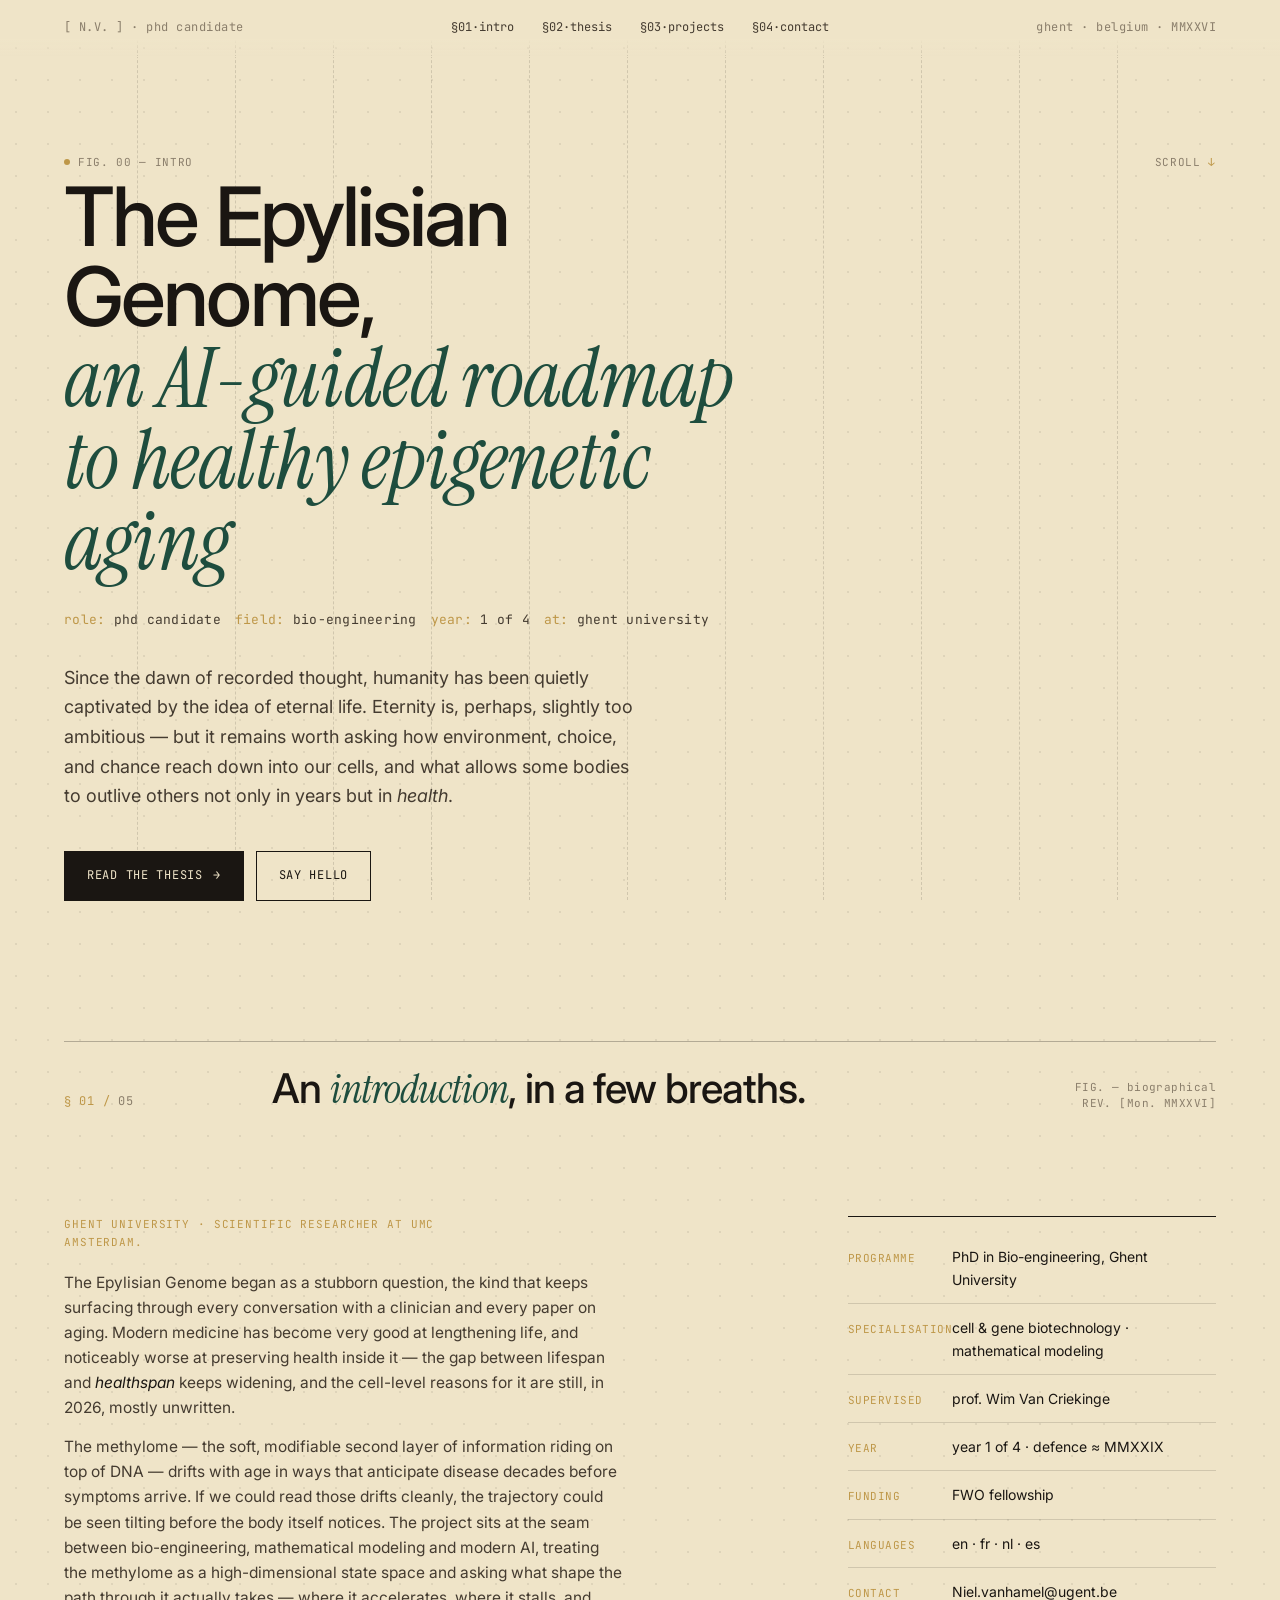
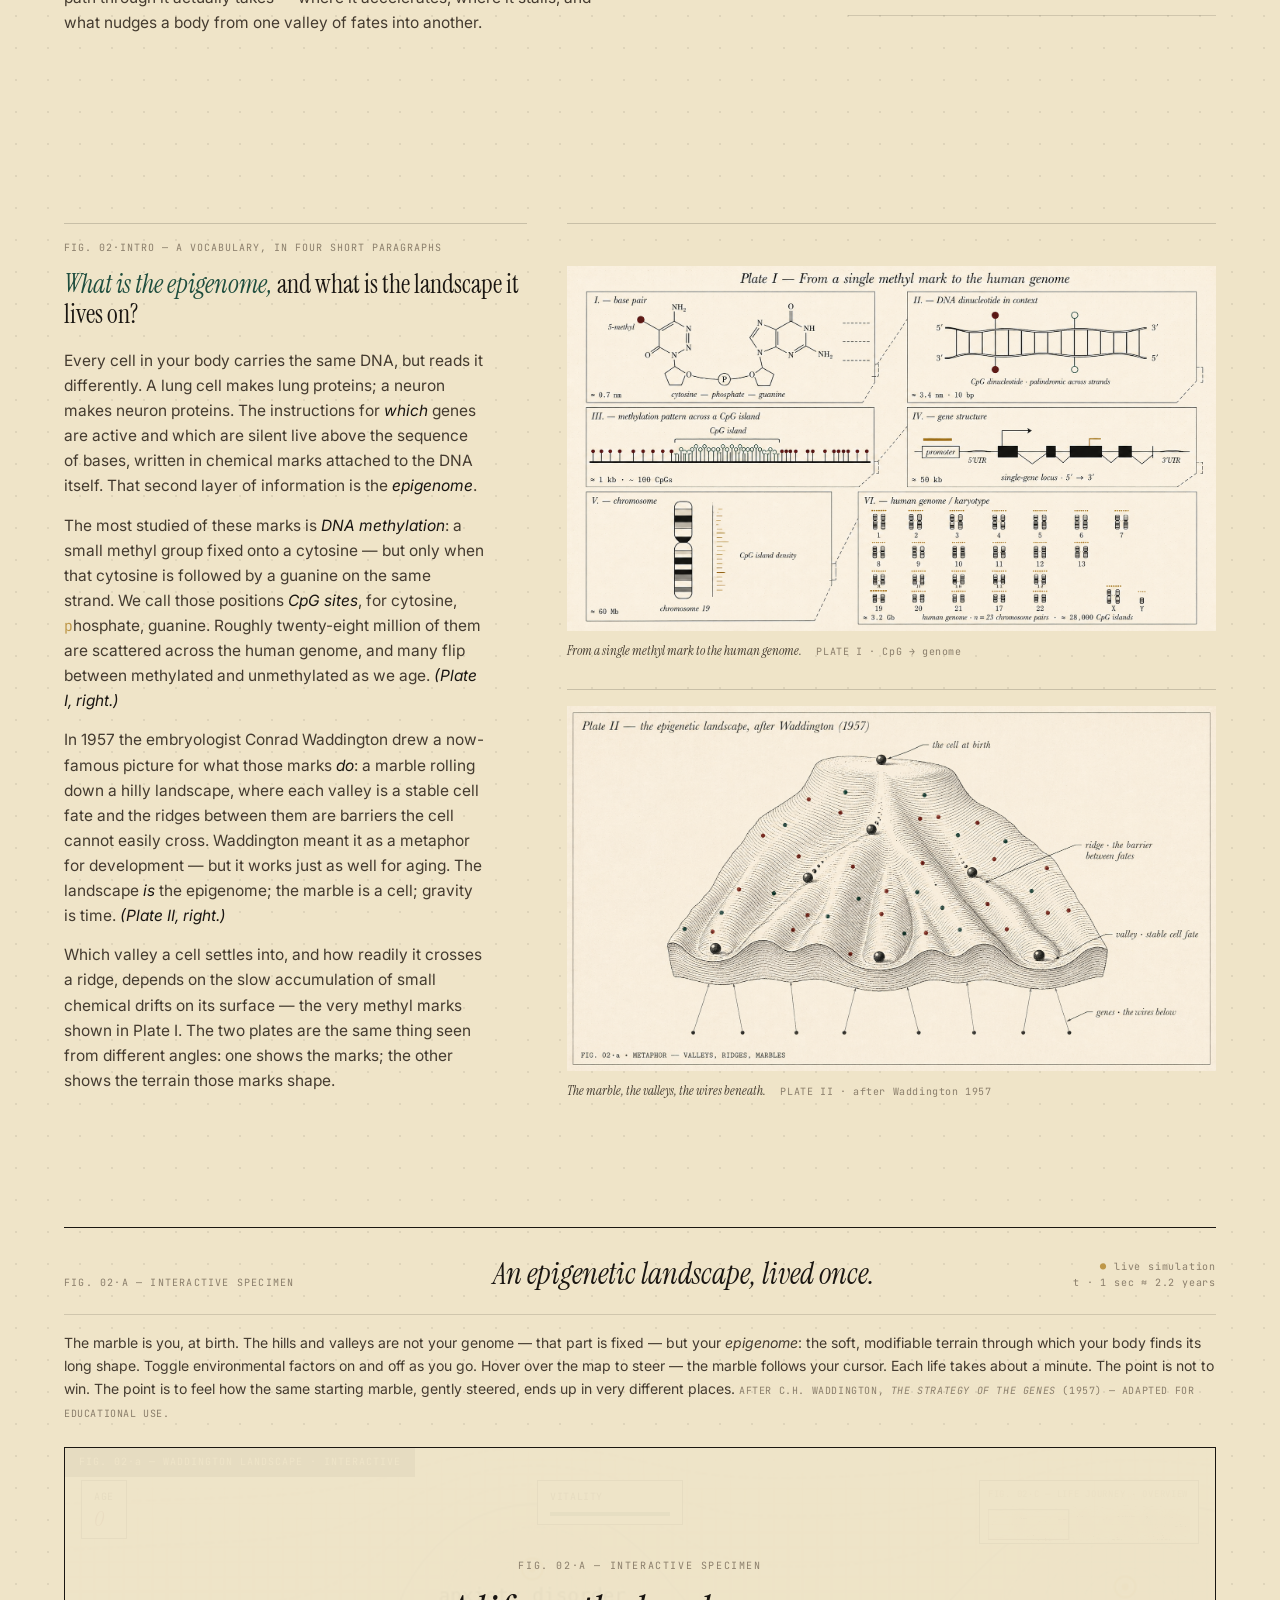
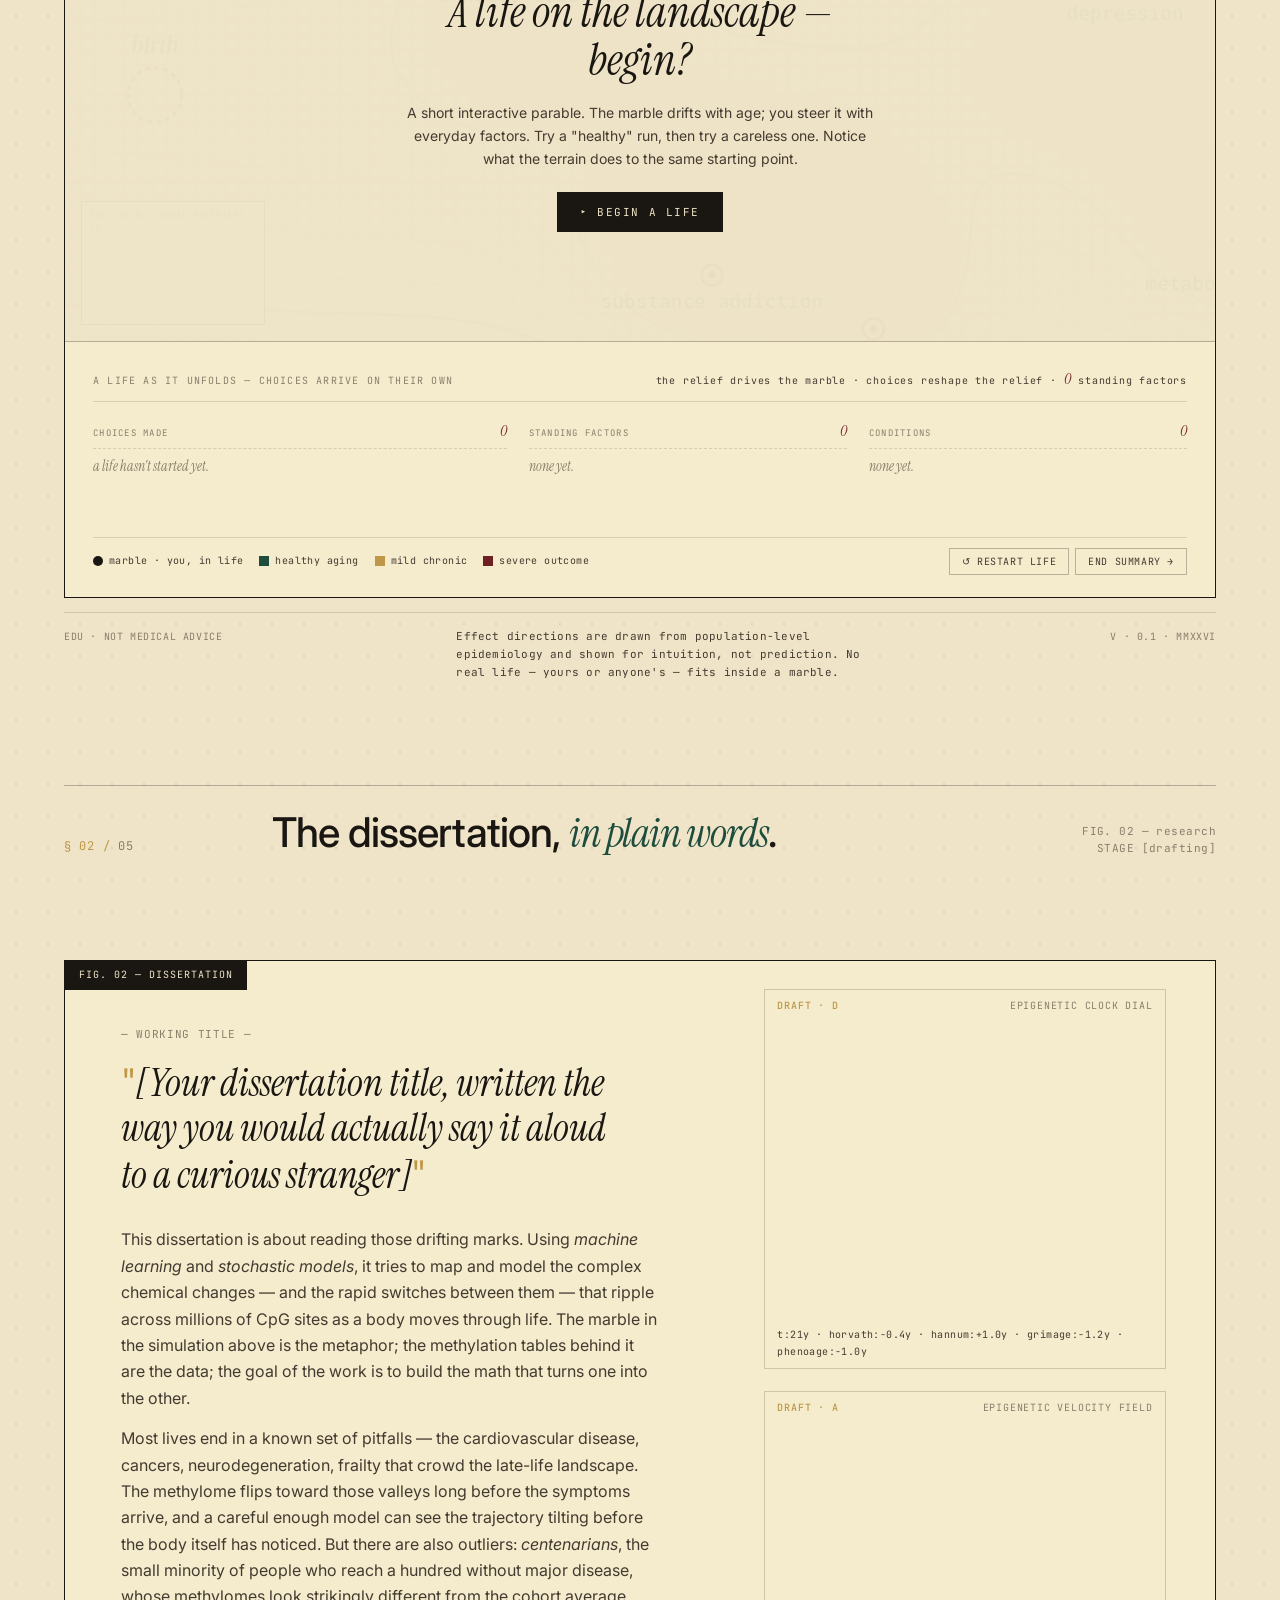
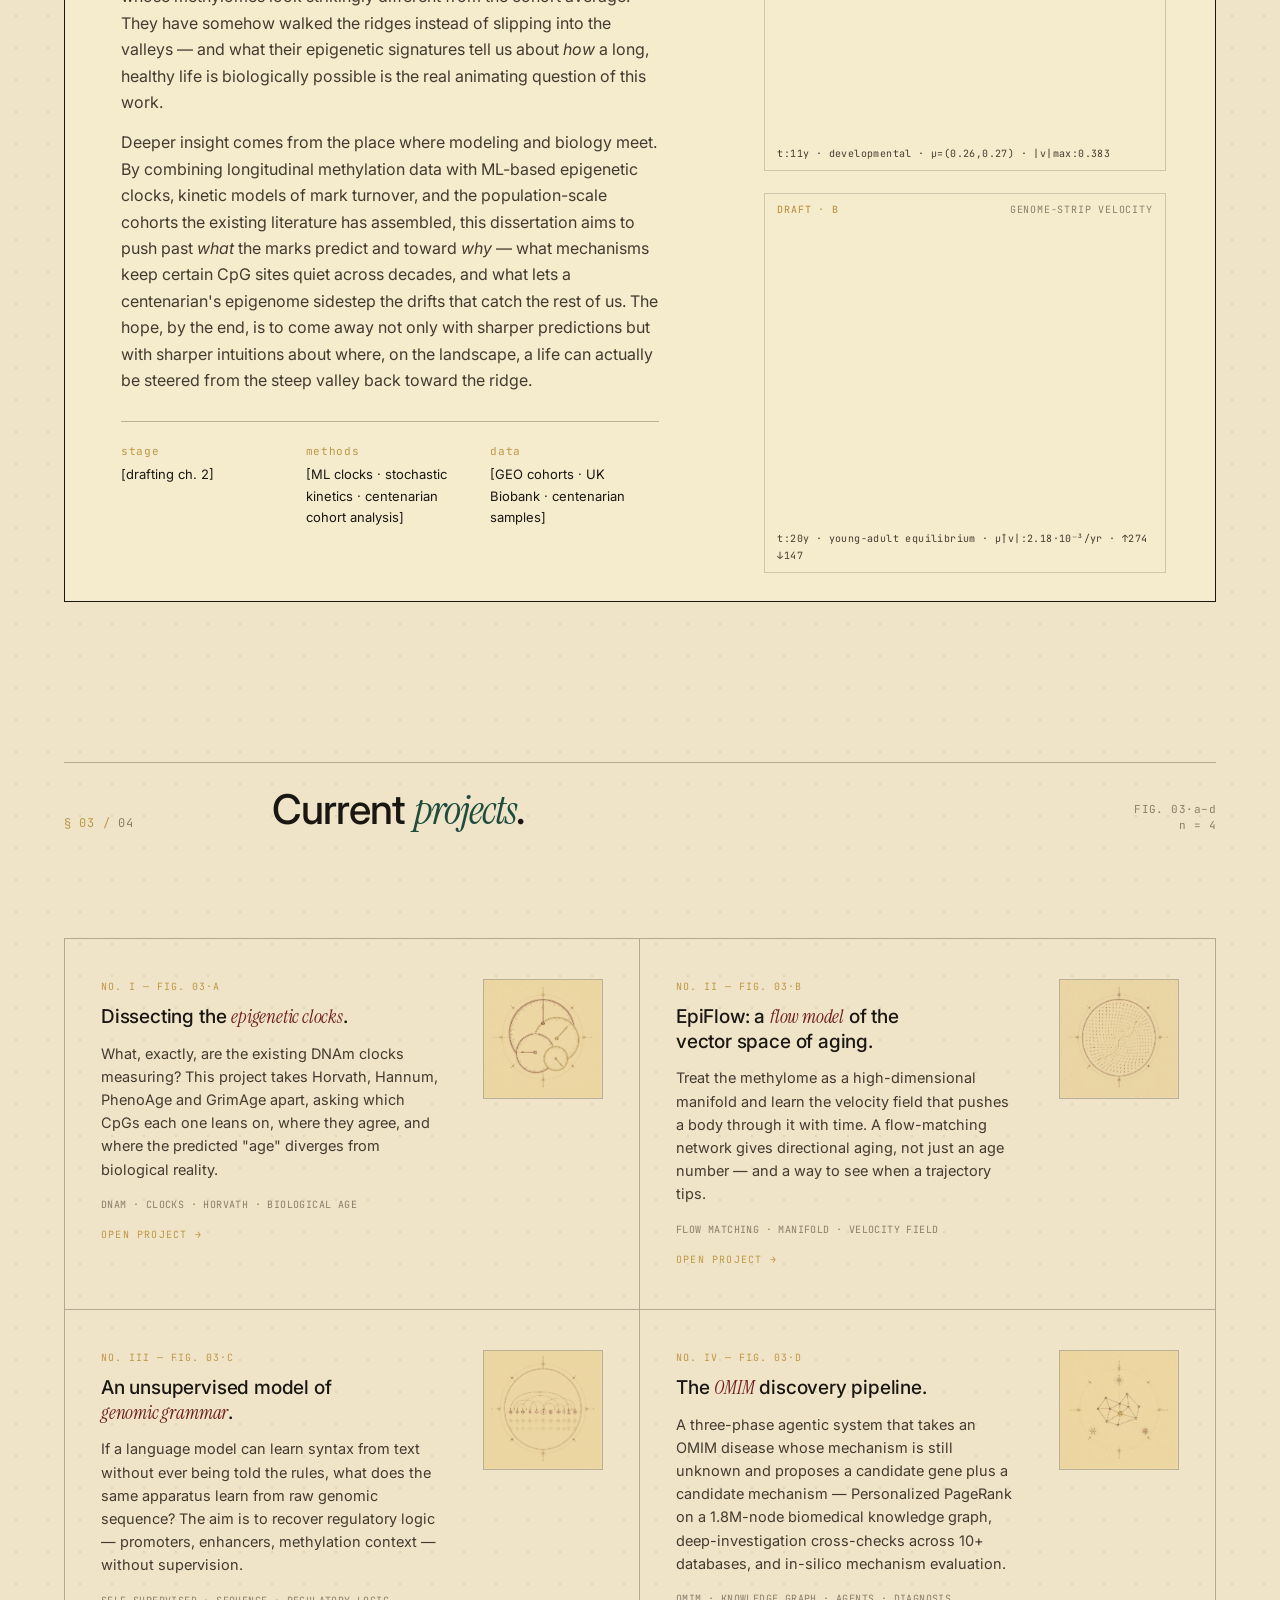
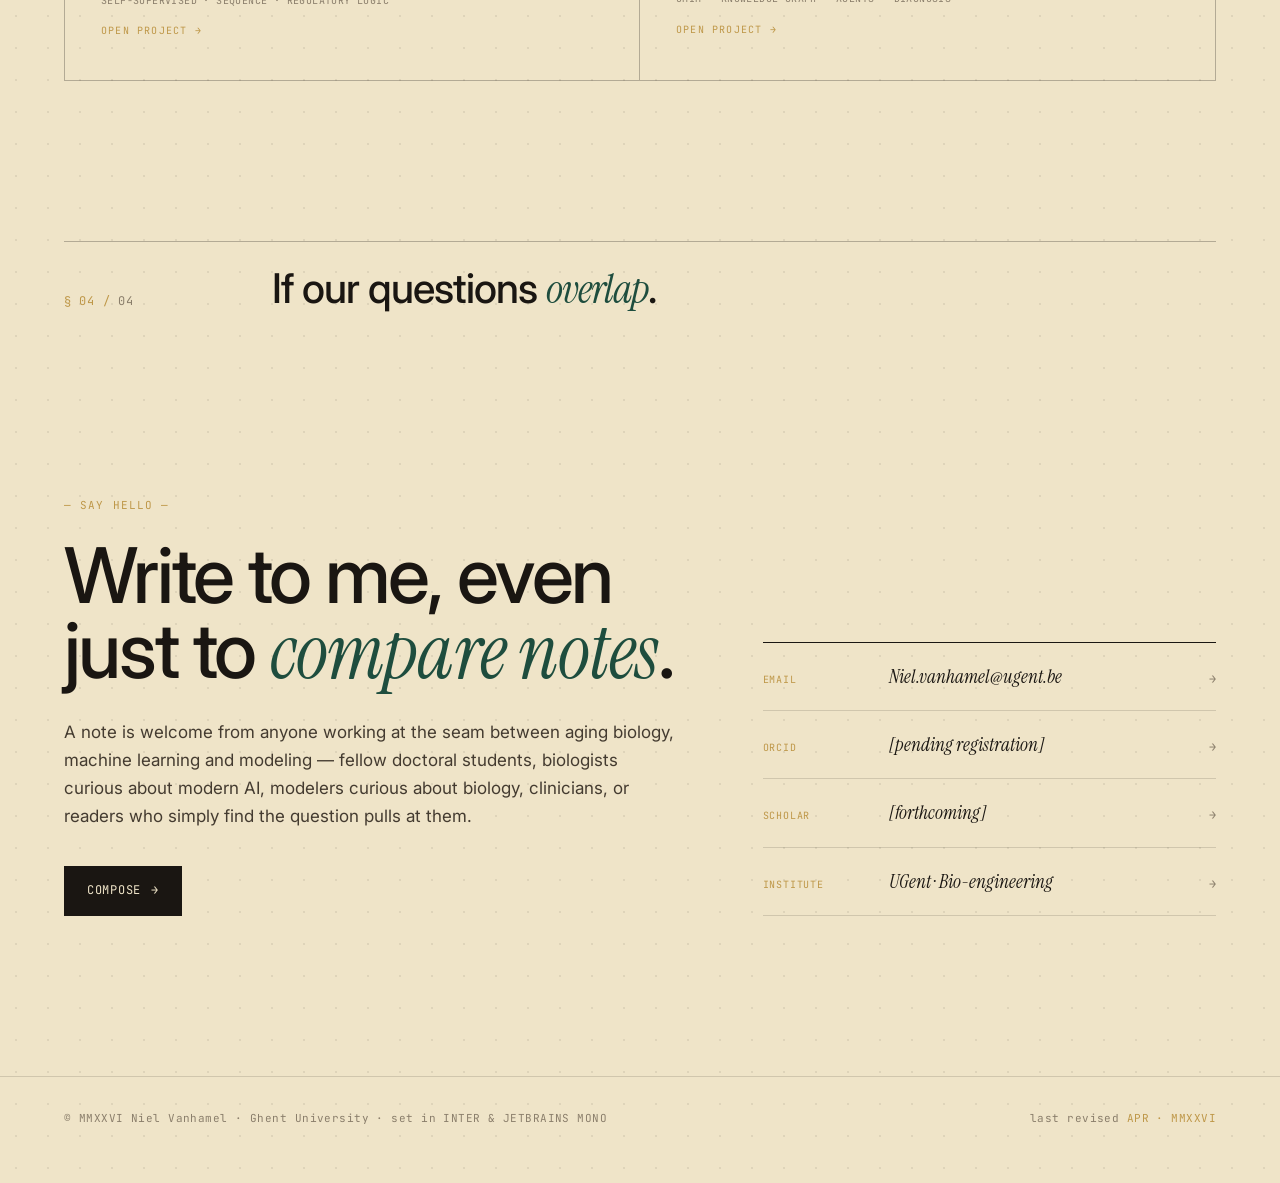
==== academic-landing-neogeo.html @ 6e6c52e3 "Add files via upload initial commit" ====
<!doctype html>
<html lang="en">
<head>
<meta charset="utf-8" />
<meta name="viewport" content="width=device-width, initial-scale=1" />
<title>Niel Vanhamel — The Epylisian Genome · PhD, Bio-engineering · Ghent</title>
<link rel="preconnect" href="https://fonts.googleapis.com">
<link rel="preconnect" href="https://fonts.gstatic.com" crossorigin>
<link href="https://fonts.googleapis.com/css2?family=Inter:wght@300;400;500;600&family=JetBrains+Mono:wght@300;400;500&family=Instrument+Serif:ital@0;1&display=swap" rel="stylesheet">
<style>
  :root {
    --paper:       #EFE4C8;
    --paper-deep:  #E5D9B5;
    --paper-soft:  #F5ECCE;
    --ink:         #1A1612;
    --ink-soft:    #443B30;
    --ink-faint:   #8A7E6B;
    --rule:        rgba(26, 22, 18, 0.14);
    --rule-strong: rgba(26, 22, 18, 0.28);
    --gold:        #BE9748;
    --emerald:     #1E4D3E;
    --burgundy:    #6E1F22;
  }

  * { box-sizing: border-box; margin: 0; padding: 0; }
  html { scroll-behavior: smooth; }
  body {
    font-family: 'Inter', system-ui, sans-serif;
    font-weight: 400;
    color: var(--ink);
    background: var(--paper);
    line-height: 1.65;
    font-size: 16px;
    -webkit-font-smoothing: antialiased;
    overflow-x: hidden;
    background-image:
      radial-gradient(circle, rgba(26, 22, 18, 0.08) 1px, transparent 1px);
    background-size: 32px 32px;
    background-position: 0 0;
  }

  .mono { font-family: 'JetBrains Mono', ui-monospace, monospace; }
  .ital { font-family: 'Instrument Serif', Georgia, serif; font-style: italic; font-weight: 400; }

  a { color: inherit; text-decoration: none; transition: color 500ms cubic-bezier(.2,.7,.2,1); }
  a:hover { color: var(--burgundy); }

  ::selection { background: var(--gold); color: var(--ink); }

  .wrap {
    max-width: 1280px;
    margin: 0 auto;
    padding: 0 64px;
    position: relative;
  }
  @media (max-width: 720px) { .wrap { padding: 0 24px; } }

  /* ---------- 12-column scaffold ---------- */
  .grid12 {
    display: grid;
    grid-template-columns: repeat(12, 1fr);
    gap: 24px;
  }
  @media (max-width: 900px) { .grid12 { grid-template-columns: 1fr; } }

  /* ---------- Page lattice (visible vertical rules) ---------- */
  .lattice {
    position: fixed;
    inset: 0;
    pointer-events: none;
    z-index: 0;
    max-width: 1280px;
    margin: 0 auto;
    padding: 0 64px;
    display: grid;
    grid-template-columns: repeat(12, 1fr);
    gap: 24px;
  }
  .lattice .col {
    border-right: 1px dashed var(--rule);
    height: 100%;
  }
  .lattice .col:last-child { border-right: none; }
  @media (max-width: 900px) { .lattice { display: none; } }

  /* ---------- NAV ---------- */
  nav.top {
    position: fixed;
    top: 0; left: 0; right: 0;
    z-index: 50;
    padding: 18px 64px;
    display: grid;
    grid-template-columns: 1fr 1fr 1fr;
    align-items: center;
    background: linear-gradient(to bottom, var(--paper) 70%, rgba(239, 228, 200, 0));
    border-bottom: 1px solid transparent;
    font-size: 12px;
  }
  nav.top .left, nav.top .right {
    font-family: 'JetBrains Mono', monospace;
    color: var(--ink-faint);
    letter-spacing: 0.04em;
  }
  nav.top .right { text-align: right; }
  nav.top .center {
    display: flex;
    justify-content: center;
    gap: 28px;
    font-family: 'JetBrains Mono', monospace;
    color: var(--ink-soft);
  }
  nav.top .center a:hover { color: var(--gold); }
  nav.top .mark {
    font-family: 'Inter', sans-serif;
    font-weight: 500;
    color: var(--ink);
    letter-spacing: 0.04em;
  }
  @media (max-width: 720px) {
    nav.top { padding: 14px 24px; grid-template-columns: 1fr 1fr; }
    nav.top .center { display: none; }
  }

  section { padding: 80px 0; position: relative; }
  @media (max-width: 720px) { section { padding: 56px 0; } }

  /* ---------- SECTION HEAD ---------- */
  .section-head {
    grid-column: 1 / 13;
    display: grid;
    grid-template-columns: 2fr 8fr 2fr;
    gap: 24px;
    margin-bottom: 80px;
    align-items: end;
    border-top: 1px solid var(--rule-strong);
    padding-top: 24px;
  }
  /* When a section-head is wedged mid-section (e.g. the thesis title
     after the Waddington game), give it room above so it doesn't sit
     flush against the previous block. */
  .grid12 > .section-head:not(:first-child) {
    margin-top: 80px;
  }
  .section-head .num {
    font-family: 'JetBrains Mono', monospace;
    font-size: 12px;
    letter-spacing: 0.06em;
    color: var(--gold);
  }
  .section-head .num .of { color: var(--ink-faint); }
  .section-head h2 {
    font-weight: 500;
    font-size: clamp(28px, 3.2vw, 44px);
    line-height: 1.1;
    letter-spacing: -0.025em;
    max-width: 24ch;
  }
  .section-head h2 em { font-family: 'Instrument Serif', serif; font-style: italic; font-weight: 400; color: var(--emerald); }
  .section-head .meta {
    font-family: 'JetBrains Mono', monospace;
    font-size: 11px;
    color: var(--ink-faint);
    text-align: right;
    letter-spacing: 0.04em;
    line-height: 1.5;
  }
  @media (max-width: 720px) {
    .section-head { grid-template-columns: 1fr; gap: 12px; margin-bottom: 48px; }
    .section-head .meta { text-align: left; }
  }

  /* ---------- HERO ---------- */
  .hero {
    min-height: 100vh;
    display: flex;
    align-items: stretch;
    padding: 120px 0 60px;
    position: relative;
  }
  .hero .wrap { display: grid; grid-template-columns: repeat(12, 1fr); gap: 24px; align-items: start; width: 100%; }
  .hero .label-tl, .hero .label-tr {
    font-family: 'JetBrains Mono', monospace;
    font-size: 11px;
    color: var(--ink-faint);
    letter-spacing: 0.06em;
    position: absolute;
    top: 96px;
  }
  .hero .label-tl { left: 64px; }
  .hero .label-tr { right: 64px; text-align: right; }
  .hero .label-tl .dot, .hero .label-tr .dot {
    display: inline-block;
    width: 6px; height: 6px;
    background: var(--gold);
    border-radius: 50%;
    margin-right: 8px;
    transform: translateY(-1px);
  }

  /* Hero is text-only — no figure on the right. The headline column
     spans most of the grid; the right end is intentional whitespace. */
  .hero-text { grid-column: 1 / 9; position: sticky; top: 100px; }

  /* Three-panel sidebar inside the thesis-frame — the dissertation's
     three braided strands shown in motion right next to the prose:
     kinetic (A), cohort-scale (B), predictive (D). Stacked vertically
     so the simulations feel like a running margin of evidence beside
     the text. */
  .thesis-canvases {
    padding: 28px 32px;
    display: flex;
    flex-direction: column;
    justify-content: center;
    align-items: stretch;
    gap: 22px;
    /* transparent — inherit the thesis-frame background so the sidebar
       reads as part of the same paper, not as a separate panel. */
    background: transparent;
  }
  .thesis-canvases .draft-frame {
    /* squared, slightly smaller than the column so they breathe */
    width: 92%;
    aspect-ratio: 1 / 1;
    align-self: center;
    flex: 0 0 auto;
    /* match the dissertation paper — no separate panel surface */
    background: transparent;
    border-color: rgba(26,22,18,0.18);
  }

  /* FIG. 02·E — OMIM solver block. Full-width layout: a brief intro
     header on top, then the panel takes the full 12-column row so the
     two-phase pipeline has room to actually breathe. */
  .omim-block {
    grid-column: 1 / 13;
    display: block;
    margin-top: 96px;
  }
  .omim-block .omim-text {
    border-top: 1px solid rgba(26,22,18,0.18);
    padding-top: 16px;
    margin-bottom: 28px;
    display: grid;
    grid-template-columns: 5fr 7fr;
    gap: 40px;
    align-items: start;
  }
  .omim-block .omim-text-head {
    /* left column — kicker + heading */
  }
  .omim-block .omim-text-body {
    /* right column — paragraphs */
  }
  .omim-block .omim-text p {
    font-size: 15.5px;
    line-height: 1.62;
    color: var(--ink-soft);
    margin: 0 0 14px;
    max-width: 70ch;
  }
  .omim-block .omim-text p em {
    font-style: italic;
    color: var(--ink);
  }
  .omim-block .omim-text .primer-h em {
    font-style: italic;
    color: var(--burgundy);
  }
  .omim-block .omim-panel .draft-frame {
    height: 600px;
  }
  @media (max-width: 900px) {
    .omim-block .omim-text {
      grid-template-columns: 1fr;
      gap: 18px;
    }
    .omim-block .omim-panel .draft-frame { height: 460px; }
  }
  .draft-frame {
    position: relative;
    border: 1px solid var(--rule-strong);
    background: var(--paper-soft);
    height: 380px;
    overflow: hidden;
  }
  .draft-frame canvas {
    position: absolute;
    inset: 0;
    width: 100%;
    height: 100%;
  }
  .draft-frame .draft-header {
    position: absolute;
    top: 0; left: 0; right: 0;
    display: flex;
    justify-content: space-between;
    align-items: center;
    font-family: 'JetBrains Mono', monospace;
    font-size: 10px;
    color: var(--ink-faint);
    padding: 8px 12px;
    letter-spacing: 0.08em;
    z-index: 2;
    pointer-events: none;
  }
  .draft-frame .draft-header .draft-id {
    color: var(--gold);
    font-weight: 500;
  }
  .draft-frame .draft-readout {
    position: absolute;
    bottom: 0; left: 0;
    font-family: 'JetBrains Mono', monospace;
    font-size: 10px;
    color: var(--ink-soft);
    padding: 8px 12px;
    letter-spacing: 0.04em;
    z-index: 2;
    pointer-events: none;
  }
  .draft-frame .draft-tag {
    position: absolute;
    bottom: -1px;
    left: 50%;
    transform: translate(-50%, 100%);
    background: var(--paper);
    padding: 6px 14px;
    font-family: 'JetBrains Mono', monospace;
    font-size: 11px;
    color: var(--ink-soft);
    border: 1px solid var(--rule-strong);
    border-top: none;
    letter-spacing: 0.06em;
    white-space: nowrap;
    z-index: 2;
  }
  .draft-frame.pending {
    display: flex;
    align-items: center;
    justify-content: center;
  }
  .draft-frame.pending::before, .draft-frame.pending::after {
    content: '';
    position: absolute;
    background: var(--rule);
    opacity: 0.5;
  }
  .draft-frame.pending::before { left: 50%; top: 0; bottom: 0; width: 1px; }
  .draft-frame.pending::after  { top: 50%; left: 0; right: 0; height: 1px; }
  .draft-frame.pending .placeholder {
    font-family: 'Instrument Serif', serif;
    font-style: italic;
    font-size: 18px;
    color: var(--ink-faint);
    text-align: center;
    line-height: 1.4;
  }
  .draft-frame.pending .placeholder small {
    display: block;
    font-family: 'JetBrains Mono', monospace;
    font-size: 10px;
    font-style: normal;
    margin-top: 6px;
    letter-spacing: 0.08em;
  }

  .hero h1 {
    font-size: clamp(48px, 6.4vw, 92px);
    font-weight: 500;
    line-height: 0.98;
    letter-spacing: -0.035em;
    margin-bottom: 28px;
    max-width: 14ch;
  }
  .hero h1 em {
    font-family: 'Instrument Serif', serif;
    font-style: italic;
    font-weight: 400;
    color: var(--emerald);
    letter-spacing: -0.01em;
  }
  .hero .role-line {
    font-family: 'JetBrains Mono', monospace;
    font-size: 13px;
    color: var(--ink-soft);
    margin-bottom: 32px;
    letter-spacing: 0.02em;
    display: flex;
    flex-wrap: wrap;
    gap: 0 14px;
  }
  .hero .role-line .key { color: var(--gold); }
  .hero .lede {
    font-size: 18px;
    color: var(--ink-soft);
    max-width: 52ch;
    margin-bottom: 40px;
    line-height: 1.65;
  }
  .hero .actions { display: flex; gap: 12px; flex-wrap: wrap; }
  .btn {
    font-family: 'JetBrains Mono', monospace;
    font-size: 12px;
    letter-spacing: 0.06em;
    padding: 14px 22px;
    border: 1px solid var(--ink);
    background: var(--ink);
    color: var(--paper);
    transition: all 500ms cubic-bezier(.2,.7,.2,1);
    display: inline-flex;
    align-items: center;
    gap: 10px;
    text-transform: uppercase;
  }
  .btn .arrow { transition: transform 500ms cubic-bezier(.2,.7,.2,1); }
  .btn:hover { background: var(--burgundy); border-color: var(--burgundy); color: var(--paper); }
  .btn:hover .arrow { transform: translateX(4px); }
  .btn.ghost {
    background: transparent;
    color: var(--ink);
  }
  .btn.ghost:hover { background: var(--ink); color: var(--paper); }

  @media (max-width: 900px) {
    .hero-text { grid-column: 1 / 13; }
    .thesis-canvases {
      padding: 18px 24px 24px;
      gap: 18px;
    }
    .thesis-canvases .draft-frame { width: 100%; aspect-ratio: 1 / 1; }
    .hero .label-tl, .hero .label-tr { display: none; }
  }

  /* ---------- ABOUT ---------- */
  .about-body { grid-column: 1 / 9; }
  .about-aside { grid-column: 9 / 13; }
  /* match the primer-text typography below: same family (Inter),
     same size, line-height and ink-soft colour, so the about prose
     and the dissertation primer feel like one body of text. */
  .about-body p {
    font-size: 15.5px;
    line-height: 1.62;
    margin: 0 0 14px;
    color: var(--ink-soft);
    max-width: 56ch;
  }
  .about-body p em {
    font-style: italic;
    color: var(--ink);
  }
  .about-body p .ital { color: var(--emerald); }
  .about-body p.affiliation-line {
    font-family: 'JetBrains Mono', monospace;
    font-size: 11px;
    letter-spacing: 0.08em;
    color: var(--gold);
    text-transform: uppercase;
    margin-bottom: 18px;
  }
  .about-aside {
    border-top: 1px solid var(--ink);
    padding-top: 16px;
  }
  .about-aside .row {
    display: grid;
    grid-template-columns: 90px 1fr;
    gap: 14px;
    padding: 12px 0;
    border-bottom: 1px solid var(--rule);
    font-size: 13px;
    align-items: baseline;
  }
  .about-aside .row .k {
    font-family: 'JetBrains Mono', monospace;
    color: var(--gold);
    font-size: 11px;
    letter-spacing: 0.04em;
    text-transform: uppercase;
  }
  .about-aside .row .v { color: var(--ink); font-size: 14px; }
  @media (max-width: 900px) {
    .about-body, .about-aside { grid-column: 1 / 13; }
    .about-aside { margin-top: 32px; }
  }

  /* ---------- DISSERTATION (with live phyllotaxis specimen) ---------- */
  .thesis-block { grid-column: 1 / 13; }
  /* FIG. 02·intro — side-figure primer at the top of the thesis section.
     Two-column layout: text on the left (~5 of 12 cols), plate on the
     right (~7 of 12 cols). Plate gets the wider half because it's
     informationally dense; the text is short and tight. */
  .thesis-primer {
    grid-column: 1 / 13;
    display: grid;
    grid-template-columns: 5fr 7fr;
    gap: 40px;
    align-items: start;
    margin: 14px 0 56px;
  }
  .thesis-primer .primer-text {
    border-top: 1px solid rgba(26,22,18,0.18);
    padding-top: 16px;
  }
  .thesis-primer .primer-kicker {
    font-family: 'JetBrains Mono', monospace;
    font-size: 10px;
    letter-spacing: 0.10em;
    color: var(--ink-faint);
    text-transform: uppercase;
    margin-bottom: 12px;
  }
  .thesis-primer .primer-h {
    font-family: 'Crimson Pro', 'Instrument Serif', serif;
    font-weight: 400;
    font-size: 26px;
    line-height: 1.18;
    margin: 0 0 18px;
    color: var(--ink);
  }
  .thesis-primer .primer-h em {
    font-style: italic;
    color: var(--emerald);
  }
  .thesis-primer .primer-text p {
    font-size: 15.5px;
    line-height: 1.62;
    color: var(--ink-soft);
    margin: 0 0 14px;
    max-width: 42ch;
  }
  .thesis-primer .primer-text p em {
    font-style: italic;
    color: var(--ink);
  }
  .thesis-primer .primer-text .mono-inline {
    font-family: 'JetBrains Mono', monospace;
    font-style: normal;
    font-size: 0.95em;
    color: var(--gold);
  }
  .thesis-primer .primer-figures {
    display: flex;
    flex-direction: column;
    gap: 28px;
  }
  .thesis-primer .primer-figure {
    margin: 0;
    border-top: 1px solid rgba(26,22,18,0.18);
    padding-top: 16px;
  }
  /* The first figure keeps its top-rule at the column top (aligned with
     the kicker rule on the left), but its image content is pushed down
     by an extra ~26px so the image lines up with the title text on the
     left, not with the kicker. Second figure (Plate II) is unaffected. */
  .thesis-primer .primer-figure:first-child {
    padding-top: 42px;
  }
  .thesis-primer .primer-figure img {
    display: block;
    width: 100%;
    height: auto;
  }
  .thesis-primer .primer-figure figcaption {
    font-family: 'Crimson Pro', 'Instrument Serif', serif;
    font-size: 13px;
    line-height: 1.5;
    color: var(--ink-soft);
    margin-top: 10px;
  }
  .thesis-primer .primer-figure figcaption em {
    font-style: italic;
  }
  .thesis-primer .primer-figure figcaption .src {
    font-family: 'JetBrains Mono', monospace;
    font-style: normal;
    font-size: 10px;
    letter-spacing: 0.06em;
    color: var(--ink-faint);
    display: inline-block;
    margin-left: 12px;
  }
  @media (max-width: 900px) {
    .thesis-primer {
      grid-template-columns: 1fr;
      gap: 28px;
    }
    .thesis-primer .primer-text p { max-width: 60ch; }
  }
  .thesis-frame {
    border: 1px solid var(--ink);
    background: var(--paper-soft);
    display: grid;
    grid-template-columns: 1.3fr 1fr;
    position: relative;
  }
  .thesis-frame::before {
    content: 'FIG. 02 — DISSERTATION';
    position: absolute;
    top: 0; left: 0;
    background: var(--ink);
    color: var(--paper);
    font-family: 'JetBrains Mono', monospace;
    font-size: 10px;
    padding: 6px 14px;
    letter-spacing: 0.1em;
  }
  .thesis-text { padding: 64px 56px 48px; }
  .thesis-text .working {
    font-family: 'JetBrains Mono', monospace;
    font-size: 11px;
    letter-spacing: 0.06em;
    color: var(--ink-faint);
    margin-bottom: 16px;
    text-transform: uppercase;
  }
  .thesis-text h3 {
    font-family: 'Instrument Serif', serif;
    font-style: italic;
    font-weight: 400;
    font-size: clamp(26px, 3vw, 38px);
    line-height: 1.2;
    margin-bottom: 28px;
    color: var(--ink);
    max-width: 28ch;
  }
  .thesis-text h3 .open, .thesis-text h3 .close { color: var(--gold); font-style: normal; font-family: 'Inter', sans-serif; }
  .thesis-text p {
    font-size: 16px;
    color: var(--ink-soft);
    max-width: 56ch;
    margin-bottom: 14px;
  }
  .thesis-text .axes {
    margin-top: 28px;
    border-top: 1px solid var(--rule-strong);
    padding-top: 20px;
    display: grid;
    grid-template-columns: repeat(3, 1fr);
    gap: 16px;
  }
  .thesis-text .axes > div {
    font-family: 'JetBrains Mono', monospace;
    font-size: 11px;
    color: var(--ink-soft);
  }
  .thesis-text .axes .k { color: var(--gold); display: block; margin-bottom: 4px; letter-spacing: 0.06em; }
  .thesis-text .axes .v { color: var(--ink); font-family: 'Inter', sans-serif; font-size: 13px; }

  .thesis-spec { padding: 36px 36px 28px; display: flex; flex-direction: column; }
  .thesis-spec .spec-head {
    font-family: 'JetBrains Mono', monospace;
    font-size: 10px;
    color: var(--ink-faint);
    letter-spacing: 0.08em;
    margin-bottom: 12px;
    text-transform: uppercase;
    display: flex;
    justify-content: space-between;
  }
  .thesis-spec .canvas-frame {
    position: relative;
    aspect-ratio: 1 / 1;
    border: 1px solid var(--rule-strong);
    background: var(--paper);
    overflow: hidden;
    margin-bottom: 16px;
  }
  #phyllotaxis { position: absolute; inset: 0; width: 100%; height: 100%; }
  .thesis-spec .controls {
    display: grid;
    gap: 12px;
  }
  .thesis-spec .control-row {
    display: grid;
    grid-template-columns: 1fr 80px;
    gap: 12px;
    align-items: center;
    font-family: 'JetBrains Mono', monospace;
    font-size: 11px;
    color: var(--ink-soft);
    letter-spacing: 0.04em;
  }
  .thesis-spec .control-row .label-row {
    display: flex;
    justify-content: space-between;
  }
  .thesis-spec .control-row .label-row .label { color: var(--ink); }
  .thesis-spec .control-row .label-row .readout { color: var(--gold); }
  .thesis-spec input[type=range] {
    -webkit-appearance: none;
    appearance: none;
    width: 100%;
    height: 1px;
    background: var(--ink);
    grid-column: 1 / 3;
    cursor: pointer;
  }
  .thesis-spec input[type=range]::-webkit-slider-thumb {
    -webkit-appearance: none;
    width: 14px; height: 14px;
    background: var(--burgundy);
    border-radius: 50%;
    cursor: grab;
    transition: transform 200ms ease;
  }
  .thesis-spec input[type=range]::-webkit-slider-thumb:active { transform: scale(1.2); cursor: grabbing; }
  .thesis-spec input[type=range]::-moz-range-thumb {
    width: 14px; height: 14px;
    background: var(--burgundy);
    border-radius: 50%;
    border: none;
    cursor: grab;
  }
  .thesis-spec .reset {
    font-family: 'JetBrains Mono', monospace;
    font-size: 10px;
    background: transparent;
    border: 1px solid var(--rule-strong);
    color: var(--ink-soft);
    padding: 6px 10px;
    cursor: pointer;
    letter-spacing: 0.06em;
    text-transform: uppercase;
    transition: all 300ms ease;
    width: fit-content;
  }
  .thesis-spec .reset:hover { background: var(--ink); color: var(--paper); border-color: var(--ink); }

  @media (max-width: 900px) {
    .thesis-frame { grid-template-columns: 1fr; }
    .thesis-text { padding: 56px 28px 32px; }
    .thesis-spec { padding: 28px; }
  }

  /* ---------- THREADS (with mini specimens) ---------- */
  .threads { grid-column: 1 / 13; display: grid; grid-template-columns: repeat(2, 1fr); gap: 0; border: 1px solid var(--rule-strong); }
  .thread {
    padding: 40px 36px;
    border-right: 1px solid var(--rule-strong);
    border-bottom: 1px solid var(--rule-strong);
    display: grid;
    grid-template-columns: 1fr 120px;
    gap: 24px;
    transition: background 600ms cubic-bezier(.2,.7,.2,1);
    position: relative;
  }
  .thread:nth-child(2n) { border-right: none; }
  .thread:nth-last-child(-n+2) { border-bottom: none; }
  .thread:hover { background: rgba(190, 151, 72, 0.06); }
  /* clickable variant — a project card that links to its own page */
  a.thread-link {
    text-decoration: none;
    color: inherit;
    cursor: pointer;
  }
  a.thread-link:hover { background: rgba(190, 151, 72, 0.10); }
  a.thread-link:hover .thread-cta { color: var(--burgundy); }
  .thread-cta {
    margin-top: 14px;
    font-size: 10px;
    letter-spacing: 0.12em;
    color: var(--gold);
    text-transform: uppercase;
    transition: color 300ms ease;
  }
  .thread .roman {
    font-family: 'JetBrains Mono', monospace;
    font-size: 10px;
    letter-spacing: 0.1em;
    color: var(--gold);
    margin-bottom: 10px;
    text-transform: uppercase;
  }
  .thread h3 {
    font-weight: 500;
    font-size: 19px;
    line-height: 1.3;
    margin-bottom: 12px;
    max-width: 22ch;
    letter-spacing: -0.01em;
  }
  .thread h3 em { font-family: 'Instrument Serif', serif; font-style: italic; font-weight: 400; color: var(--burgundy); }
  .thread p {
    font-size: 14.5px;
    color: var(--ink-soft);
    max-width: 38ch;
    line-height: 1.6;
  }
  .thread .keys {
    margin-top: 16px;
    font-family: 'JetBrains Mono', monospace;
    font-size: 10px;
    color: var(--ink-faint);
    letter-spacing: 0.04em;
    text-transform: uppercase;
  }
  .thread .specimen {
    width: 120px;
    height: 120px;
    border: 1px solid var(--rule-strong);
    background: var(--paper-soft);
    position: relative;
    overflow: hidden;
    align-self: start;
  }
  .thread .specimen canvas,
  .thread .specimen img {
    width: 100%;
    height: 100%;
    display: block;
    object-fit: cover;
    /* slight desaturation/darken-on-paper baseline so the icons sit
       inside the cream paper rather than floating on top of it */
    mix-blend-mode: multiply;
  }
  .thread.thread-link:hover .specimen img {
    filter: brightness(1.04);
  }
  @media (max-width: 720px) {
    .threads { grid-template-columns: 1fr; }
    .thread { border-right: none; }
    .thread:not(:last-child) { border-bottom: 1px solid var(--rule-strong); }
  }

  /* ---------- TALKS ---------- */
  .talks { grid-column: 1 / 10; }
  .talks-list { border-top: 1px solid var(--ink); }
  .talk {
    display: grid;
    grid-template-columns: 110px 1fr auto;
    gap: 28px;
    padding: 22px 0;
    border-bottom: 1px solid var(--rule);
    align-items: baseline;
    font-size: 15px;
    transition: padding 500ms cubic-bezier(.2,.7,.2,1);
    position: relative;
  }
  .talk::before {
    content: '';
    position: absolute;
    left: 0; top: 0; bottom: 0;
    width: 0;
    background: var(--gold);
    transition: width 500ms cubic-bezier(.2,.7,.2,1);
  }
  .talk:hover { padding-left: 18px; }
  .talk:hover::before { width: 3px; }
  .talk .when {
    font-family: 'JetBrains Mono', monospace;
    font-size: 12px;
    color: var(--gold);
    letter-spacing: 0.04em;
  }
  .talk .what em { font-family: 'Instrument Serif', serif; font-style: italic; font-weight: 400; }
  .talk .what .kind {
    font-family: 'JetBrains Mono', monospace;
    font-size: 10px;
    letter-spacing: 0.08em;
    text-transform: uppercase;
    padding: 2px 8px;
    border: 1px solid var(--ink);
    margin-right: 12px;
    color: var(--ink);
  }
  .talk .what .kind.poster { color: var(--burgundy); border-color: var(--burgundy); }
  .talk .what .kind.invited { color: var(--emerald); border-color: var(--emerald); }
  .talk .where {
    font-family: 'JetBrains Mono', monospace;
    font-size: 11px;
    color: var(--ink-faint);
    letter-spacing: 0.04em;
    text-align: right;
  }

  .stats { grid-column: 10 / 13; }
  .stats .stats-frame {
    border: 1px solid var(--rule-strong);
    background: var(--paper-soft);
    padding: 24px;
    position: sticky;
    top: 100px;
  }
  .stats h4 {
    font-family: 'JetBrains Mono', monospace;
    font-size: 10px;
    letter-spacing: 0.1em;
    color: var(--ink-faint);
    margin-bottom: 18px;
    text-transform: uppercase;
  }
  .stats .stat {
    padding: 14px 0;
    border-bottom: 1px solid var(--rule);
    display: flex;
    justify-content: space-between;
    align-items: baseline;
  }
  .stats .stat:last-child { border-bottom: none; }
  .stats .stat .lab { font-size: 12px; color: var(--ink-soft); }
  .stats .stat .num {
    font-family: 'Instrument Serif', serif;
    font-style: italic;
    font-size: 28px;
    color: var(--ink);
    line-height: 1;
  }

  @media (max-width: 900px) {
    .talks, .stats { grid-column: 1 / 13; }
    .stats { margin-top: 32px; }
    .stats .stats-frame { position: relative; top: 0; }
    .talk { grid-template-columns: 90px 1fr; gap: 14px; }
    .talk .where { grid-column: 2; text-align: left; }
  }

  /* ---------- LEDGER ---------- */
  .ledger-block { grid-column: 1 / 13; display: grid; grid-template-columns: 1fr 1fr; gap: 24px; margin-top: 32px; }
  .ledger {
    border: 1px solid var(--rule-strong);
    padding: 32px;
    background: var(--paper-soft);
    position: relative;
  }
  .ledger .tag {
    position: absolute;
    top: -1px; left: -1px;
    background: var(--ink);
    color: var(--paper);
    font-family: 'JetBrains Mono', monospace;
    font-size: 10px;
    padding: 6px 12px;
    letter-spacing: 0.08em;
  }
  .ledger h4 {
    margin-top: 28px;
    font-weight: 500;
    font-size: 18px;
    margin-bottom: 4px;
  }
  .ledger .sub {
    font-family: 'Instrument Serif', serif;
    font-style: italic;
    color: var(--ink-soft);
    font-size: 14px;
    margin-bottom: 20px;
  }
  .ledger ul { list-style: none; }
  .ledger li {
    padding: 12px 0;
    border-bottom: 1px solid var(--rule);
    display: grid;
    grid-template-columns: 70px 1fr;
    gap: 14px;
    font-size: 14px;
    align-items: baseline;
  }
  .ledger li:last-child { border-bottom: none; }
  .ledger li .marker {
    font-family: 'JetBrains Mono', monospace;
    font-size: 10px;
    color: var(--gold);
    letter-spacing: 0.06em;
    text-transform: uppercase;
  }
  .ledger li em { font-family: 'Instrument Serif', serif; font-style: italic; font-weight: 400; color: var(--ink); }
  @media (max-width: 720px) { .ledger-block { grid-template-columns: 1fr; } }

  /* ---------- CLOSING ---------- */
  .closing { grid-column: 1 / 13; padding-top: 80px; padding-bottom: 80px; text-align: left; }
  .closing-grid { display: grid; grid-template-columns: 7fr 5fr; gap: 64px; align-items: end; }
  .closing .pre {
    font-family: 'JetBrains Mono', monospace;
    font-size: 11px;
    color: var(--gold);
    letter-spacing: 0.1em;
    margin-bottom: 24px;
    text-transform: uppercase;
  }
  .closing h2 {
    font-weight: 500;
    font-size: clamp(40px, 6vw, 80px);
    line-height: 0.98;
    letter-spacing: -0.035em;
    margin-bottom: 28px;
    max-width: 16ch;
  }
  .closing h2 em { font-family: 'Instrument Serif', serif; font-style: italic; font-weight: 400; color: var(--emerald); letter-spacing: -0.01em; }
  .closing .invite {
    font-size: 17px;
    color: var(--ink-soft);
    max-width: 56ch;
    margin-bottom: 36px;
  }
  .channels {
    display: grid;
    grid-template-columns: 1fr;
    border-top: 1px solid var(--ink);
  }
  .channels a {
    display: grid;
    grid-template-columns: 110px 1fr 24px;
    gap: 16px;
    padding: 18px 0;
    border-bottom: 1px solid var(--rule);
    align-items: baseline;
    transition: padding 500ms cubic-bezier(.2,.7,.2,1);
    position: relative;
  }
  .channels a::before {
    content: '';
    position: absolute;
    left: 0; top: 0; bottom: 0;
    width: 0;
    background: var(--gold);
    transition: width 500ms cubic-bezier(.2,.7,.2,1);
  }
  .channels a:hover { padding-left: 14px; }
  .channels a:hover::before { width: 3px; }
  .channels .k {
    font-family: 'JetBrains Mono', monospace;
    font-size: 10px;
    color: var(--gold);
    letter-spacing: 0.08em;
    text-transform: uppercase;
  }
  .channels .v {
    font-family: 'Instrument Serif', serif;
    font-style: italic;
    font-size: 19px;
    color: var(--ink);
  }
  .channels .arr {
    font-family: 'JetBrains Mono', monospace;
    font-size: 12px;
    color: var(--ink-faint);
    text-align: right;
    transition: transform 500ms cubic-bezier(.2,.7,.2,1);
  }
  .channels a:hover .arr { transform: translateX(4px); color: var(--gold); }
  @media (max-width: 900px) {
    .closing-grid { grid-template-columns: 1fr; gap: 32px; }
  }

  footer.foot {
    padding: 32px 64px 56px;
    font-family: 'JetBrains Mono', monospace;
    font-size: 11px;
    color: var(--ink-faint);
    border-top: 1px solid var(--rule);
    display: flex;
    justify-content: space-between;
    flex-wrap: wrap;
    gap: 16px;
    letter-spacing: 0.04em;
  }
  @media (max-width: 720px) { footer.foot { padding: 28px 24px 48px; } }

  /* ---------- WADDINGTON EPIGENETIC LANDSCAPE (FIG. 02·a) ---------- */
  .waddington-block { grid-column: 1 / 13; margin-top: 40px; }
  .waddington-head {
    border-top: 1px solid var(--ink);
    padding: 28px 0 22px;
    display: grid;
    grid-template-columns: auto 1fr auto;
    gap: 28px;
    align-items: end;
    margin-bottom: 0;
  }
  .waddington-head .kicker {
    font-family: 'JetBrains Mono', monospace;
    font-size: 10px;
    letter-spacing: 0.12em;
    color: var(--ink-faint);
    text-transform: uppercase;
  }
  .waddington-head h3 {
    font-family: 'Instrument Serif', serif;
    font-style: italic;
    font-weight: 400;
    font-size: clamp(22px, 2.4vw, 30px);
    line-height: 1.2;
    color: var(--ink);
    max-width: 36ch;
    text-align: center;
    justify-self: center;
  }
  .waddington-head .head-meta {
    font-family: 'JetBrains Mono', monospace;
    font-size: 10px;
    letter-spacing: 0.08em;
    color: var(--ink-faint);
    text-align: right;
  }
  .waddington-head .head-meta .acc { color: var(--gold); }
  .waddington-intro {
    border-top: 1px solid var(--rule);
    padding: 16px 0 24px;
    color: var(--ink-soft);
    font-size: 14px;
    max-width: none;
  }
  .waddington-intro .citation {
    font-family: 'JetBrains Mono', monospace;
    font-size: 10px;
    letter-spacing: 0.06em;
    color: var(--ink-faint);
    margin-top: 10px;
    text-transform: uppercase;
  }

  .waddington-game {
    border: 1px solid var(--ink);
    background: var(--paper-soft);
    display: grid;
    grid-template-columns: 1fr;
    grid-template-rows: auto auto;
    position: relative;
  }
  .waddington-game::before {
    content: 'FIG. 02·a — WADDINGTON LANDSCAPE · INTERACTIVE';
    position: absolute;
    top: 0; left: 0;
    background: var(--ink);
    color: var(--paper);
    font-family: 'JetBrains Mono', monospace;
    font-size: 10px;
    padding: 6px 14px;
    letter-spacing: 0.1em;
    z-index: 4;
  }

  /* Map row */
  .landscape-stage {
    position: relative;
    border-bottom: 1px solid var(--rule-strong);
    overflow: hidden;
    background: var(--paper);
  }
  .landscape-canvas-wrap {
    position: relative;
    width: 100%;
    aspect-ratio: 21 / 9;
    overflow: hidden;
  }
  #waddington-canvas {
    position: absolute;
    inset: 0;
    width: 100%;
    height: 100%;
    cursor: crosshair;
    display: block;
  }
  .hud-bar {
    position: absolute;
    top: 32px;
    left: 16px;
    right: 16px;
    display: flex;
    justify-content: space-between;
    align-items: flex-start;
    gap: 16px;
    pointer-events: none;
    z-index: 3;
  }
  .hud-cell {
    background: rgba(239, 228, 200, 0.92);
    border: 1px solid var(--ink);
    padding: 8px 12px;
    font-family: 'JetBrains Mono', monospace;
    font-size: 10px;
    letter-spacing: 0.06em;
    color: var(--ink);
    text-transform: uppercase;
  }
  .hud-cell .num {
    font-family: 'Instrument Serif', serif;
    font-style: italic;
    font-size: 22px;
    color: var(--burgundy);
    display: block;
    line-height: 1;
    margin-top: 2px;
    letter-spacing: 0;
    text-transform: none;
  }
  .hud-cell .vbar {
    width: 120px;
    height: 4px;
    background: rgba(26, 22, 18, 0.18);
    margin-top: 6px;
    position: relative;
    overflow: hidden;
  }
  .hud-cell .vbar > span {
    position: absolute;
    inset: 0 auto 0 0;
    background: var(--emerald);
    transition: width 220ms ease, background 400ms ease;
  }
  .hud-cell .zone {
    font-family: 'Instrument Serif', serif;
    font-style: italic;
    font-size: 16px;
    color: var(--ink);
    display: block;
    margin-top: 2px;
    letter-spacing: 0;
    text-transform: none;
  }

  /* Mini 3D inset */
  .mini3d {
    position: absolute;
    bottom: 16px;
    left: 16px;
    width: 184px;
    height: 124px;
    background: rgba(239, 228, 200, 0.92);
    border: 1px solid var(--ink);
    padding: 6px 8px 8px;
    z-index: 3;
    pointer-events: none;
  }
  .mini3d .mini-label {
    font-family: 'JetBrains Mono', monospace;
    font-size: 9px;
    letter-spacing: 0.08em;
    color: var(--ink-faint);
    text-transform: uppercase;
    margin-bottom: 4px;
  }
  .mini3d canvas { display: block; width: 100%; height: 90px; }

  /* Overlays (start / end) */
  .stage-overlay {
    position: absolute;
    inset: 0;
    background: rgba(239, 228, 200, 0.96);
    display: flex;
    flex-direction: column;
    align-items: center;
    justify-content: center;
    text-align: center;
    padding: 32px;
    z-index: 5;
    transition: opacity 500ms ease;
  }
  .stage-overlay.hidden { opacity: 0; pointer-events: none; }
  .stage-overlay .ov-kicker {
    font-family: 'JetBrains Mono', monospace;
    font-size: 10px;
    letter-spacing: 0.16em;
    color: var(--ink-faint);
    text-transform: uppercase;
    margin-bottom: 14px;
  }
  .stage-overlay .ov-title {
    font-family: 'Instrument Serif', serif;
    font-style: italic;
    font-size: clamp(28px, 4vw, 44px);
    line-height: 1.1;
    color: var(--ink);
    max-width: 22ch;
    margin-bottom: 16px;
  }
  .stage-overlay .ov-sub {
    color: var(--ink-soft);
    font-size: 14px;
    max-width: 52ch;
    margin-bottom: 22px;
  }
  .stage-overlay .ov-cta {
    font-family: 'JetBrains Mono', monospace;
    font-size: 11px;
    letter-spacing: 0.14em;
    text-transform: uppercase;
    background: var(--ink);
    color: var(--paper);
    border: 1px solid var(--ink);
    padding: 12px 22px;
    cursor: pointer;
    transition: all 300ms ease;
  }
  .stage-overlay .ov-cta:hover { background: var(--burgundy); border-color: var(--burgundy); }
  .stage-overlay .ov-secondary {
    font-family: 'JetBrains Mono', monospace;
    font-size: 10px;
    letter-spacing: 0.1em;
    color: var(--ink-faint);
    margin-top: 14px;
    text-transform: uppercase;
    cursor: pointer;
    background: none;
    border: none;
    text-decoration: underline;
  }

  /* End-of-life summary */
  .end-summary { display: grid; grid-template-columns: 1fr 1fr; gap: 32px; max-width: 720px; width: 100%; align-items: center; }
  .end-summary .age-block { text-align: left; border-right: 1px solid var(--rule-strong); padding-right: 24px; }
  .end-summary .age-block .lbl {
    font-family: 'JetBrains Mono', monospace;
    font-size: 10px;
    letter-spacing: 0.12em;
    color: var(--ink-faint);
    text-transform: uppercase;
  }
  .end-summary .age-block .age-val {
    font-family: 'Instrument Serif', serif;
    font-style: italic;
    font-size: clamp(72px, 9vw, 112px);
    line-height: 1;
    color: var(--ink);
    margin: 6px 0 8px;
  }
  .end-summary .age-block .cause {
    font-family: 'Instrument Serif', serif;
    font-style: italic;
    font-size: 18px;
    color: var(--burgundy);
  }
  .end-summary .conditions-block {
    text-align: left;
  }
  .end-summary .conditions-block .lbl {
    font-family: 'JetBrains Mono', monospace;
    font-size: 10px;
    letter-spacing: 0.12em;
    color: var(--ink-faint);
    text-transform: uppercase;
    margin-bottom: 12px;
  }
  .conditions-list { display: flex; flex-direction: column; gap: 6px; }
  .condition-tag {
    display: flex;
    justify-content: space-between;
    align-items: baseline;
    padding: 8px 12px;
    border: 1px solid var(--rule-strong);
    background: var(--paper);
    font-family: 'JetBrains Mono', monospace;
    font-size: 11px;
    color: var(--ink);
    letter-spacing: 0.04em;
  }
  .condition-tag .at {
    color: var(--ink-faint);
    font-size: 10px;
  }
  .condition-tag.severe { border-color: var(--burgundy); }
  .condition-tag.severe .name { color: var(--burgundy); }
  .condition-tag.mild { border-color: var(--gold); }
  .condition-tag.healthy { border-color: var(--emerald); }
  .condition-tag.healthy .name { color: var(--emerald); }

  /* Controls panel (now below canvas, horizontal categories) */
  .controls-panel {
    padding: 24px 28px 22px;
    display: grid;
    grid-template-columns: 1fr;
    gap: 16px;
  }
  .controls-panel .panel-head {
    display: flex;
    justify-content: space-between;
    align-items: baseline;
    gap: 16px;
    flex-wrap: wrap;
    border-bottom: 1px solid var(--rule);
    padding-bottom: 8px;
  }
  .controls-panel .panel-head .ctrl-head {
    font-family: 'JetBrains Mono', monospace;
    font-size: 10px;
    letter-spacing: 0.12em;
    color: var(--ink-faint);
    text-transform: uppercase;
  }
  .controls-panel .panel-head .ctrl-meta {
    font-family: 'JetBrains Mono', monospace;
    font-size: 10px;
    letter-spacing: 0.08em;
    color: var(--ink-soft);
  }
  .controls-panel .panel-head .ctrl-meta .num {
    color: var(--burgundy);
    font-family: 'Instrument Serif', serif;
    font-style: italic;
    font-size: 16px;
  }

  .factor-categories {
    display: grid;
    grid-template-columns: repeat(6, 1fr);
    gap: 16px;
  }
  .factor-cat {
    display: flex;
    flex-direction: column;
    gap: 4px;
    min-width: 0;
  }
  .factor-cat .cat-label {
    font-family: 'JetBrains Mono', monospace;
    font-size: 9px;
    letter-spacing: 0.14em;
    color: var(--ink-faint);
    text-transform: uppercase;
    border-bottom: 1px dashed var(--rule);
    padding-bottom: 4px;
    margin-bottom: 4px;
    display: flex;
    justify-content: space-between;
  }
  .factor-cat .cat-label .cat-mark { color: var(--gold); }
  .factor-pill {
    border: 1px solid var(--rule-strong);
    background: transparent;
    padding: 6px 8px;
    cursor: pointer;
    font-family: 'JetBrains Mono', monospace;
    font-size: 10px;
    color: var(--ink-soft);
    letter-spacing: 0.02em;
    text-align: left;
    transition: all 220ms ease;
    line-height: 1.2;
    text-transform: lowercase;
    display: flex;
    align-items: baseline;
    gap: 6px;
  }
  .factor-pill:hover { border-color: var(--ink); color: var(--ink); }
  .factor-pill.active.protective {
    background: var(--emerald);
    color: var(--paper);
    border-color: var(--emerald);
  }
  .factor-pill.active.risk {
    background: var(--burgundy);
    color: var(--paper);
    border-color: var(--burgundy);
  }
  .factor-pill .pill-symbol {
    color: var(--gold);
    font-weight: 500;
    flex-shrink: 0;
    width: 8px;
    text-align: center;
  }
  .factor-pill.active .pill-symbol { color: var(--paper); }
  .factor-pill .pill-name { flex: 1; min-width: 0; }

  .legend-row {
    display: flex;
    flex-wrap: wrap;
    gap: 16px;
    align-items: center;
    border-top: 1px solid var(--rule);
    padding-top: 10px;
    font-family: 'JetBrains Mono', monospace;
    font-size: 10px;
    color: var(--ink-soft);
    letter-spacing: 0.04em;
  }
  .legend-row .legend-item { display: flex; align-items: center; gap: 6px; }
  .legend-row .swatch { width: 10px; height: 10px; display: inline-block; }
  .legend-row .swatch.healthy { background: var(--emerald); }
  .legend-row .swatch.severe  { background: var(--burgundy); }
  .legend-row .swatch.mild    { background: var(--gold); }
  .legend-row .swatch.marble  { background: var(--ink); border-radius: 50%; }
  .legend-row .actions { margin-left: auto; display: flex; gap: 6px; }
  .legend-row .actions button {
    font-family: 'JetBrains Mono', monospace;
    font-size: 10px;
    background: transparent;
    border: 1px solid var(--rule-strong);
    color: var(--ink-soft);
    padding: 6px 12px;
    cursor: pointer;
    letter-spacing: 0.06em;
    text-transform: uppercase;
    transition: all 240ms ease;
  }
  .legend-row .actions button:hover { background: var(--ink); color: var(--paper); border-color: var(--ink); }

  /* Life-choice popup card (centered on canvas) */
  .choice-card {
    position: absolute;
    left: 50%;
    bottom: 18px;
    transform: translateX(-50%);
    width: min(560px, 92%);
    background: rgba(247, 240, 220, 0.97);
    border: 1px solid var(--ink);
    box-shadow: 0 8px 0 -4px var(--ink);
    padding: 16px 20px 18px;
    z-index: 4;
    transition: opacity 280ms ease, transform 280ms ease;
  }
  .choice-card.hidden { opacity: 0; pointer-events: none; transform: translate(-50%, 12px); }
  .choice-card .ch-meta {
    display: flex;
    justify-content: space-between;
    align-items: baseline;
    font-family: 'JetBrains Mono', monospace;
    font-size: 9px;
    letter-spacing: 0.14em;
    color: var(--ink-faint);
    text-transform: uppercase;
    border-bottom: 1px dashed var(--rule);
    padding-bottom: 6px;
    margin-bottom: 10px;
  }
  .choice-card .ch-meta .ch-timer {
    font-family: 'Instrument Serif', serif;
    font-style: italic;
    font-size: 14px;
    color: var(--burgundy);
    letter-spacing: 0;
    text-transform: none;
  }
  .choice-card .ch-title {
    font-family: 'Instrument Serif', serif;
    font-style: italic;
    font-size: 22px;
    color: var(--ink);
    line-height: 1.15;
    margin-bottom: 4px;
  }
  .choice-card .ch-flavor {
    font-family: 'JetBrains Mono', monospace;
    font-size: 11px;
    color: var(--ink-soft);
    line-height: 1.5;
    margin-bottom: 12px;
  }
  .choice-card .ch-options {
    display: grid;
    grid-template-columns: 1fr 1fr;
    gap: 10px;
  }
  .choice-card .ch-options.three { grid-template-columns: 1fr 1fr 1fr; }
  .choice-card .ch-opt {
    border: 1px solid var(--rule-strong);
    background: transparent;
    padding: 10px 12px;
    cursor: pointer;
    font-family: 'JetBrains Mono', monospace;
    font-size: 11px;
    color: var(--ink);
    text-align: left;
    line-height: 1.35;
    text-transform: lowercase;
    letter-spacing: 0.01em;
    transition: all 200ms ease;
    display: flex;
    flex-direction: column;
    gap: 4px;
    min-height: 56px;
  }
  .choice-card .ch-opt:hover { background: var(--ink); color: var(--paper); border-color: var(--ink); }
  .choice-card .ch-opt:hover .ch-opt-tag { color: var(--paper); }
  .choice-card .ch-opt .ch-opt-tag {
    font-family: 'Instrument Serif', serif;
    font-style: italic;
    font-size: 14px;
    color: var(--burgundy);
    text-transform: none;
    letter-spacing: 0;
  }
  .choice-card .ch-opt.protective .ch-opt-tag { color: var(--emerald); }
  .choice-card .ch-opt.risk .ch-opt-tag { color: var(--burgundy); }

  /* Life log (replaces the wall of toggles) */
  .life-log {
    display: grid;
    grid-template-columns: 1.3fr 1fr 1fr;
    gap: 22px;
    align-items: stretch;
  }
  .life-log .log-col {
    display: flex;
    flex-direction: column;
    gap: 8px;
    min-width: 0;
  }
  .life-log .log-head {
    font-family: 'JetBrains Mono', monospace;
    font-size: 9px;
    letter-spacing: 0.14em;
    color: var(--ink-faint);
    text-transform: uppercase;
    border-bottom: 1px dashed var(--rule);
    padding-bottom: 4px;
    display: flex;
    justify-content: space-between;
    align-items: baseline;
  }
  .life-log .log-head .head-num {
    font-family: 'Instrument Serif', serif;
    font-style: italic;
    font-size: 16px;
    color: var(--burgundy);
    text-transform: none;
    letter-spacing: 0;
  }
  .life-log .log-list {
    display: flex;
    flex-direction: column;
    gap: 4px;
    font-family: 'JetBrains Mono', monospace;
    font-size: 11px;
    line-height: 1.4;
    color: var(--ink-soft);
    min-height: 64px;
  }
  .life-log .log-list .log-empty {
    color: var(--ink-faint);
    font-style: italic;
    font-family: 'Instrument Serif', serif;
    font-size: 14px;
    letter-spacing: 0;
    text-transform: none;
  }
  .life-log .log-row {
    display: grid;
    grid-template-columns: 36px 1fr;
    gap: 8px;
    align-items: baseline;
    padding: 3px 0;
    border-bottom: 1px dotted var(--rule);
  }
  .life-log .log-row:last-child { border-bottom: none; }
  .life-log .log-row .log-age {
    font-family: 'Instrument Serif', serif;
    font-style: italic;
    color: var(--gold);
    font-size: 14px;
    text-align: right;
  }
  .life-log .log-row .log-text { color: var(--ink); }
  .life-log .log-row.protective .log-text { color: var(--emerald); }
  .life-log .log-row.risk .log-text { color: var(--burgundy); }
  .life-log .log-row.locked .log-text {
    color: var(--burgundy);
    text-decoration: underline;
    text-decoration-style: wavy;
    text-decoration-thickness: 1px;
  }

  /* Minimap (full-world overview, top-right of canvas) */
  .minimap {
    position: absolute;
    top: 32px;
    right: 16px;
    width: 220px;
    height: 64px;
    background: rgba(239, 228, 200, 0.92);
    border: 1px solid var(--ink);
    padding: 6px 8px 8px;
    z-index: 3;
    pointer-events: none;
  }
  .minimap .mini-label {
    font-family: 'JetBrains Mono', monospace;
    font-size: 9px;
    letter-spacing: 0.08em;
    color: var(--ink-faint);
    text-transform: uppercase;
    margin-bottom: 3px;
  }
  .minimap canvas { display: block; width: 100%; height: 38px; }

  /* Reposition HUD: it sat across the top; with minimap top-right, push HUD to top-left only */
  .hud-bar.left-only { right: auto; width: auto; gap: 8px; flex-direction: row; align-items: stretch; }

  .waddington-foot {
    border-top: 1px solid var(--rule);
    padding: 14px 0 0;
    display: flex;
    justify-content: space-between;
    align-items: baseline;
    gap: 16px;
    flex-wrap: wrap;
    font-family: 'JetBrains Mono', monospace;
    font-size: 10px;
    color: var(--ink-faint);
    letter-spacing: 0.06em;
    text-transform: uppercase;
    margin-top: 14px;
  }
  .waddington-foot .disclaimer { max-width: 60ch; text-transform: none; letter-spacing: 0.02em; font-size: 11px; color: var(--ink-soft); }

  @media (max-width: 1100px) {
    .factor-categories { grid-template-columns: repeat(3, 1fr); }
  }
  @media (max-width: 900px) {
    .controls-panel { padding: 20px 16px; }
    .factor-categories { grid-template-columns: repeat(2, 1fr); }
    .end-summary { grid-template-columns: 1fr; gap: 18px; }
    .end-summary .age-block { border-right: none; border-bottom: 1px solid var(--rule-strong); padding-right: 0; padding-bottom: 18px; }
    .mini3d { width: 140px; height: 100px; }
    .mini3d canvas { height: 70px; }
    .minimap { width: 160px; height: 54px; }
    .minimap canvas { height: 30px; }
    .hud-bar { top: 28px; left: 12px; right: 12px; }
    .hud-cell .vbar { width: 90px; }
    .legend-row .actions { margin-left: 0; width: 100%; }
  }

  /* reveal */
  .reveal { opacity: 0; transform: translateY(16px); transition: opacity 1100ms cubic-bezier(.2,.7,.2,1), transform 1100ms cubic-bezier(.2,.7,.2,1); }
  .reveal.in { opacity: 1; transform: none; }
  /* reveal variant — slides in from the right margin, used for the
     three thesis-canvases panels so they enter the page like running
     evidence beside the prose. */
  .reveal-slide { transform: translateX(36px) translateY(8px); }
  .reveal-slide.in { transform: none; }
  /* Stagger the three thesis-canvases reveals: even when all three
     intersect at once, they appear one after the other. When the user
     scrolls past them slowly the natural per-element triggering takes
     over and the delay is essentially invisible. */
  .thesis-canvases .reveal:nth-child(1) { transition-delay: 0ms; }
  .thesis-canvases .reveal:nth-child(2) { transition-delay: 140ms; }
  .thesis-canvases .reveal:nth-child(3) { transition-delay: 280ms; }

  main, nav.top, footer.foot { position: relative; z-index: 2; }
</style>
</head>
<body>

<div class="lattice" aria-hidden="true">
  <div class="col"></div><div class="col"></div><div class="col"></div><div class="col"></div>
  <div class="col"></div><div class="col"></div><div class="col"></div><div class="col"></div>
  <div class="col"></div><div class="col"></div><div class="col"></div><div class="col"></div>
</div>

<nav class="top">
  <div class="left mono">[ N.V. ] · phd candidate</div>
  <div class="center">
    <a href="#about">§01·intro</a>
    <a href="#thesis">§02·thesis</a>
    <a href="#threads">§03·projects</a>
    <a href="#contact">§04·contact</a>
  </div>
  <div class="right mono">ghent · belgium · MMXXVI</div>
</nav>

<main>

  <!-- HERO -->
  <section class="hero">
    <div class="label-tl"><span class="dot"></span><span class="mono">FIG. 00 — INTRO</span></div>
    <div class="label-tr mono">SCROLL <span style="color:var(--gold)">↓</span></div>

    <div class="wrap">
      <div class="hero-text">
        <h1 class="reveal">
          The Epylisian<br>Genome,<br>
          <em>an AI-guided roadmap</em><br>
          <em>to healthy epigenetic aging</em>
        </h1>
        <div class="role-line reveal">
          <span><span class="key">role:</span> phd candidate</span>
          <span><span class="key">field:</span> bio-engineering</span>
          <span><span class="key">year:</span> 1 of 4</span>
          <span><span class="key">at:</span> ghent university</span>
        </div>
        <p class="lede reveal">
          Since the dawn of recorded thought, humanity has been quietly captivated by the idea of eternal life. Eternity is, perhaps, slightly too ambitious — but it remains worth asking how environment, choice, and chance reach down into our cells, and what allows some bodies to outlive others not only in years but in <em>health</em>.
        </p>
        <div class="actions reveal">
          <a href="#thesis" class="btn">read the thesis <span class="arrow">→</span></a>
          <a href="#contact" class="btn ghost">say hello</a>
        </div>
      </div>
    </div>
  </section>

  <!-- ABOUT -->
  <section id="about">
    <div class="wrap">
      <div class="grid12">
        <div class="section-head reveal">
          <div class="num">§ 01 / <span class="of">05</span></div>
          <h2>An <em>introduction</em>, in a few breaths.</h2>
          <div class="meta">
            FIG. — biographical<br>
            REV. [Mon. MMXXVI]
          </div>
        </div>

        <div class="about-body reveal">
          <p class="affiliation-line">Ghent University · Scientific Researcher at UMC Amsterdam.</p>
          <p>The Epylisian Genome began as a stubborn question, the kind that keeps surfacing through every conversation with a clinician and every paper on aging. Modern medicine has become very good at lengthening life, and noticeably worse at preserving health inside it — the gap between lifespan and <em>healthspan</em> keeps widening, and the cell-level reasons for it are still, in 2026, mostly unwritten.</p>
          <p>The methylome — the soft, modifiable second layer of information riding on top of DNA — drifts with age in ways that anticipate disease decades before symptoms arrive. If we could read those drifts cleanly, the trajectory could be seen tilting before the body itself notices. The project sits at the seam between bio-engineering, mathematical modeling and modern AI, treating the methylome as a high-dimensional state space and asking what shape the path through it actually takes — where it accelerates, where it stalls, and what nudges a body from one valley of fates into another.</p>
        </div>

        <aside class="about-aside reveal">
          <div class="row"><span class="k">programme</span><span class="v">PhD in Bio-engineering, Ghent University</span></div>
          <div class="row"><span class="k">specialisation</span><span class="v">cell &amp; gene biotechnology · mathematical modeling</span></div>
          <div class="row"><span class="k">supervised</span><span class="v">prof. Wim Van Criekinge</span></div>
          <div class="row"><span class="k">year</span><span class="v">year 1 of 4 · defence ≈ MMXXIX</span></div>
          <div class="row"><span class="k">funding</span><span class="v">FWO fellowship</span></div>
          <div class="row"><span class="k">languages</span><span class="v">en · fr · nl · es</span></div>
          <div class="row"><span class="k">contact</span><span class="v">Niel.vanhamel@ugent.be</span></div>
        </aside>

      </div>
    </div>
  </section>

  <!-- THESIS -->
  <section id="thesis">
    <div class="wrap">
      <div class="grid12">

        <div class="thesis-primer reveal">
          <div class="primer-text">
            <div class="primer-kicker">FIG. 02·intro — a vocabulary, in four short paragraphs</div>
            <h3 class="primer-h"><em>What is the epigenome,</em> and what is the landscape it lives on?</h3>
            <p>
              Every cell in your body carries the same DNA, but reads it differently. A lung cell makes lung proteins; a neuron makes neuron proteins. The instructions for <em>which</em> genes are active and which are silent live above the sequence of bases, written in chemical marks attached to the DNA itself. That second layer of information is the <em>epigenome</em>.
            </p>
            <p>
              The most studied of these marks is <em>DNA methylation</em>: a small methyl group fixed onto a cytosine — but only when that cytosine is followed by a guanine on the same strand. We call those positions <em>CpG sites</em>, for cytosine, <span class="mono-inline">p</span>hosphate, guanine. Roughly twenty-eight million of them are scattered across the human genome, and many flip between methylated and unmethylated as we age. <em>(Plate I, right.)</em>
            </p>
            <p>
              In 1957 the embryologist Conrad Waddington drew a now-famous picture for what those marks <em>do</em>: a marble rolling down a hilly landscape, where each valley is a stable cell fate and the ridges between them are barriers the cell cannot easily cross. Waddington meant it as a metaphor for development — but it works just as well for aging. The landscape <em>is</em> the epigenome; the marble is a cell; gravity is time. <em>(Plate II, right.)</em>
            </p>
            <p>
              Which valley a cell settles into, and how readily it crosses a ridge, depends on the slow accumulation of small chemical drifts on its surface — the very methyl marks shown in Plate I. The two plates are the same thing seen from different angles: one shows the marks; the other shows the terrain those marks shape.
            </p>
          </div>
          <div class="primer-figures">
            <figure class="primer-figure">
              <img src="plate-01-cpg-scale-ladder.png.png" alt="Plate I — From a single methyl mark to the human genome. Six numbered panels (I–VI) walking the scale ladder: a methylated cytosine–guanine base pair at ~0.7 nm, the same dinucleotide in DNA double-strand context at ~3.4 nm, the methylation pattern across a CpG island at ~1 kb, the gene structure at ~50 kb, a single chromosome ideogram at ~60 Mb, and the full karyotype at ~3.2 Gb." />
              <figcaption>
                <em>From a single methyl mark to the human genome.</em>
                <span class="src">PLATE I · CpG → genome</span>
              </figcaption>
            </figure>
            <figure class="primer-figure">
              <img src="plate-02-waddington-landscape.png" alt="Plate II — the epigenetic landscape, after Waddington (1957). A 3D hilly terrain seen from a three-quarter elevated angle: a high plateau at the back representing the totipotent cell at birth; a central ridge that diverges into three primary valleys descending toward the foreground, each terminating in a basin holding a marble (a stable cell fate); smaller secondary valleys branching off; six tensile guy wires rising from beneath the terrain representing the genes pulling the topology into shape. A few burgundy and emerald methylation marks are scattered across the surface, tying the plate visually to Plate I." />
              <figcaption>
                <em>The marble, the valleys, the wires beneath.</em>
                <span class="src">PLATE II · after Waddington 1957</span>
              </figcaption>
            </figure>
          </div>
        </div>

        <div class="waddington-block reveal">
          <div class="waddington-head">
            <div class="kicker">FIG. 02·a — interactive specimen</div>
            <h3>An <em>epigenetic landscape</em>, lived once.</h3>
            <div class="head-meta">
              <span class="acc">●</span> live simulation<br>
              t · 1 sec ≈ 2.2 years
            </div>
          </div>
          <p class="waddington-intro">
            The marble is you, at birth. The hills and valleys are not your genome — that part is fixed — but your <em>epigenome</em>: the soft, modifiable terrain through which your body finds its long shape. Toggle environmental factors on and off as you go. Hover over the map to steer — the marble follows your cursor. Each life takes about a minute. The point is not to win. The point is to feel how the same starting marble, gently steered, ends up in very different places.
            <span class="citation">After C.H. Waddington, <em>The Strategy of the Genes</em> (1957) — adapted for educational use.</span>
          </p>

          <div class="waddington-game">
            <div class="landscape-stage">
              <div class="landscape-canvas-wrap">
                <canvas id="waddington-canvas"></canvas>

                <div class="hud-bar">
                  <div class="hud-cell">
                    age
                    <span class="num" id="wad-age">0</span>
                  </div>
                  <div class="hud-cell">
                    vitality
                    <div class="vbar"><span id="wad-vbar" style="width: 100%"></span></div>
                  </div>
                  <div class="hud-cell" style="text-align: right;">
                    current zone
                    <span class="zone" id="wad-zone">— birth —</span>
                  </div>
                </div>

                <div class="mini3d">
                  <div class="mini-label">FIG. 02·b — local potential · 3D</div>
                  <canvas id="waddington-mini"></canvas>
                </div>

                <div class="minimap">
                  <div class="mini-label">FIG. 02·c — life journey · overview</div>
                  <canvas id="waddington-minimap"></canvas>
                </div>

                <div class="stage-overlay" id="wad-start">
                  <div class="ov-kicker">FIG. 02·a — interactive specimen</div>
                  <div class="ov-title">A life on the landscape — begin?</div>
                  <div class="ov-sub">A short interactive parable. The marble drifts with age; you steer it with everyday factors. Try a "healthy" run, then try a careless one. Notice what the terrain does to the same starting point.</div>
                  <button class="ov-cta" id="wad-begin">▸ begin a life</button>
                </div>

                <div class="stage-overlay hidden" id="wad-end">
                  <div class="ov-kicker">FIG. 02·a — life summary</div>
                  <div class="end-summary">
                    <div class="age-block">
                      <span class="lbl">age at end</span>
                      <div class="age-val" id="wad-end-age">—</div>
                      <div class="cause" id="wad-end-cause">—</div>
                    </div>
                    <div class="conditions-block">
                      <span class="lbl">conditions accumulated</span>
                      <div class="conditions-list" id="wad-end-conditions">
                        <!-- populated by JS -->
                      </div>
                    </div>
                  </div>
                  <button class="ov-cta" id="wad-replay" style="margin-top: 24px;">↺ live another life</button>
                  <button class="ov-secondary" id="wad-end-close">close summary</button>
                </div>

                <div class="choice-card hidden" id="wad-choice">
                  <div class="ch-meta">
                    <span id="wad-choice-kicker">life event</span>
                    <span class="ch-timer" id="wad-choice-timer">5.0s</span>
                  </div>
                  <div class="ch-title" id="wad-choice-title">…</div>
                  <div class="ch-flavor" id="wad-choice-flavor">…</div>
                  <div class="ch-options" id="wad-choice-options">
                    <!-- populated by JS -->
                  </div>
                </div>
              </div>
            </div>

            <div class="controls-panel">
              <div class="panel-head">
                <span class="ctrl-head">a life as it unfolds — choices arrive on their own</span>
                <span class="ctrl-meta">the relief drives the marble · choices reshape the relief · <span class="num" id="wad-active-count">0</span> standing factors</span>
              </div>

              <div class="life-log" id="wad-log">
                <div class="log-col">
                  <div class="log-head">choices made <span class="head-num" id="wad-log-choices-num">0</span></div>
                  <div class="log-list" id="wad-log-choices">
                    <div class="log-empty">a life hasn't started yet.</div>
                  </div>
                </div>
                <div class="log-col">
                  <div class="log-head">standing factors <span class="head-num" id="wad-log-factors-num">0</span></div>
                  <div class="log-list" id="wad-log-factors">
                    <div class="log-empty">none yet.</div>
                  </div>
                </div>
                <div class="log-col">
                  <div class="log-head">conditions <span class="head-num" id="wad-log-cond-num">0</span></div>
                  <div class="log-list" id="wad-log-conditions">
                    <div class="log-empty">none yet.</div>
                  </div>
                </div>
              </div>

              <div class="legend-row">
                <div class="legend-item"><span class="swatch marble"></span>marble · you, in life</div>
                <div class="legend-item"><span class="swatch healthy"></span>healthy aging</div>
                <div class="legend-item"><span class="swatch mild"></span>mild chronic</div>
                <div class="legend-item"><span class="swatch severe"></span>severe outcome</div>
                <div class="actions">
                  <button id="wad-restart">↺ restart life</button>
                  <button id="wad-end-now">end summary →</button>
                </div>
              </div>
            </div>
          </div>

          <div class="waddington-foot">
            <span>EDU · NOT MEDICAL ADVICE</span>
            <span class="disclaimer">Effect directions are drawn from population-level epidemiology and shown for intuition, not prediction. No real life — yours or anyone's — fits inside a marble.</span>
            <span>v · 0.1 · MMXXVI</span>
          </div>
        </div>

        <div class="section-head reveal">
          <div class="num">§ 02 / <span class="of">05</span></div>
          <h2>The dissertation, <em>in plain words</em>.</h2>
          <div class="meta">
            FIG. 02 — research<br>
            STAGE [drafting]
          </div>
        </div>

        <div class="thesis-block reveal">
          <div class="thesis-frame">
            <div class="thesis-text">
              <div class="working">— working title —</div>
              <h3><span class="open">"</span>[Your dissertation title, written the way you would actually say it aloud to a curious stranger]<span class="close">"</span></h3>
              <p>This dissertation is about reading those drifting marks. Using <em>machine learning</em> and <em>stochastic models</em>, it tries to map and model the complex chemical changes — and the rapid switches between them — that ripple across millions of CpG sites as a body moves through life. The marble in the simulation above is the metaphor; the methylation tables behind it are the data; the goal of the work is to build the math that turns one into the other.</p>
              <p>Most lives end in a known set of pitfalls — the cardiovascular disease, cancers, neurodegeneration, frailty that crowd the late-life landscape. The methylome flips toward those valleys long before the symptoms arrive, and a careful enough model can see the trajectory tilting before the body itself has noticed. But there are also outliers: <em>centenarians</em>, the small minority of people who reach a hundred without major disease, whose methylomes look strikingly different from the cohort average. They have somehow walked the ridges instead of slipping into the valleys — and what their epigenetic signatures tell us about <em>how</em> a long, healthy life is biologically possible is the real animating question of this work.</p>
              <p>Deeper insight comes from the place where modeling and biology meet. By combining longitudinal methylation data with ML-based epigenetic clocks, kinetic models of mark turnover, and the population-scale cohorts the existing literature has assembled, this dissertation aims to push past <em>what</em> the marks predict and toward <em>why</em> — what mechanisms keep certain CpG sites quiet across decades, and what lets a centenarian's epigenome sidestep the drifts that catch the rest of us. The hope, by the end, is to come away not only with sharper predictions but with sharper intuitions about where, on the landscape, a life can actually be steered from the steep valley back toward the ridge.</p>
              <div class="axes">
                <div><span class="k">stage</span><span class="v">[drafting ch. 2]</span></div>
                <div><span class="k">methods</span><span class="v">[ML clocks · stochastic kinetics · centenarian cohort analysis]</span></div>
                <div><span class="k">data</span><span class="v">[GEO cohorts · UK Biobank · centenarian samples]</span></div>
              </div>
            </div>
            <!-- FIG. 02·b — three live drafts beside the prose: kinetic (A),
                 cohort-scale (B), predictive (D). The three braided strands
                 of the dissertation, in motion. -->
            <div class="thesis-canvases">
              <div class="draft-frame reveal reveal-slide" data-draft="D">
                <div class="draft-header">
                  <span class="draft-id">DRAFT · D</span>
                  <span>EPIGENETIC CLOCK DIAL</span>
                </div>
                <canvas id="draft-d"></canvas>
                <div class="draft-readout" id="readout-d">clocks initialising…</div>
                <div class="draft-tag mono">FIG. 02·b · PREDICTIVE · 4 DNAm clocks</div>
              </div>
              <div class="draft-frame reveal reveal-slide" data-draft="A">
                <div class="draft-header">
                  <span class="draft-id">DRAFT · A</span>
                  <span>EPIGENETIC VELOCITY FIELD</span>
                </div>
                <canvas id="draft-a"></canvas>
                <div class="draft-readout" id="readout-a">field initialising…</div>
                <div class="draft-tag mono">FIG. 02·b · KINETIC · phase-space flow</div>
              </div>
              <div class="draft-frame reveal reveal-slide" data-draft="B">
                <div class="draft-header">
                  <span class="draft-id">DRAFT · B</span>
                  <span>GENOME-STRIP VELOCITY</span>
                </div>
                <canvas id="draft-b"></canvas>
                <div class="draft-readout" id="readout-b">scanning genome…</div>
                <div class="draft-tag mono">FIG. 02·b · COHORT · n≈1.2k CpGs · 23 chromosomes</div>
              </div>
            </div>
          </div>
        </div>

        <!-- The OMIM block has moved to its own project page
             (project-omim-pipeline.html). Linked from §03·projects below. -->
      </div>
    </div>
  </section>

  <!-- THREADS -->
  <section id="threads">
    <div class="wrap">
      <div class="grid12">
        <div class="section-head reveal">
          <div class="num">§ 03 / <span class="of">04</span></div>
          <h2>Current <em>projects</em>.</h2>
          <div class="meta">
            FIG. 03·a–d<br>
            n = 4
          </div>
        </div>

        <div class="threads reveal">
          <a class="thread thread-link" href="project-epigenetic-clocks.html">
            <div>
              <div class="roman">No. I — FIG. 03·a</div>
              <h3>Dissecting the <em>epigenetic clocks</em>.</h3>
              <p>What, exactly, are the existing DNAm clocks measuring? This project takes Horvath, Hannum, PhenoAge and GrimAge apart, asking which CpGs each one leans on, where they agree, and where the predicted "age" diverges from biological reality.</p>
              <div class="keys">DNAm · clocks · Horvath · biological age</div>
              <div class="thread-cta mono">open project →</div>
            </div>
            <div class="specimen"><img src="Epigenetic_Clocks.png" alt="Pictogram for the epigenetic clocks project"></div>
          </a>
          <a class="thread thread-link" href="project-epiflow.html">
            <div>
              <div class="roman">No. II — FIG. 03·b</div>
              <h3>EpiFlow: a <em>flow model</em> of the vector space of aging.</h3>
              <p>Treat the methylome as a high-dimensional manifold and learn the velocity field that pushes a body through it with time. A flow-matching network gives directional aging, not just an age number — and a way to see when a trajectory tips.</p>
              <div class="keys">flow matching · manifold · velocity field</div>
              <div class="thread-cta mono">open project →</div>
            </div>
            <div class="specimen"><img src="EpiFlow.png" alt="Pictogram for the EpiFlow project"></div>
          </a>
          <a class="thread thread-link" href="project-genomic-grammar.html">
            <div>
              <div class="roman">No. III — FIG. 03·c</div>
              <h3>An unsupervised model of <em>genomic grammar</em>.</h3>
              <p>If a language model can learn syntax from text without ever being told the rules, what does the same apparatus learn from raw genomic sequence? The aim is to recover regulatory logic — promoters, enhancers, methylation context — without supervision.</p>
              <div class="keys">self-supervised · sequence · regulatory logic</div>
              <div class="thread-cta mono">open project →</div>
            </div>
            <div class="specimen"><img src="Grammar.png" alt="Pictogram for the genomic grammar project"></div>
          </a>
          <a class="thread thread-link" href="project-omim-pipeline.html">
            <div>
              <div class="roman">No. IV — FIG. 03·d</div>
              <h3>The <em>OMIM</em> discovery pipeline.</h3>
              <p>A three-phase agentic system that takes an OMIM disease whose mechanism is still unknown and proposes a candidate gene plus a candidate mechanism — Personalized PageRank on a 1.8M-node biomedical knowledge graph, deep-investigation cross-checks across 10+ databases, and in-silico mechanism evaluation.</p>
              <div class="keys">OMIM · knowledge graph · agents · diagnosis</div>
              <div class="thread-cta mono">open project →</div>
            </div>
            <div class="specimen"><img src="OMIM_Discovery.png" alt="Pictogram for the OMIM discovery pipeline project"></div>
          </a>
        </div>
      </div>
    </div>
  </section>

  <!-- TALKS — archived for first thesis year. Will return as the
       record of presentations, drafts and reading materialises. -->
  <!--
  <section id="talks">
    archived: recent talks & posters / drafts & submissions / currently reading
  </section>
  -->

  <!-- CLOSING -->
  <section id="contact">
    <div class="wrap">
      <div class="grid12">
        <div class="section-head reveal">
          <div class="num">§ 04 / <span class="of">04</span></div>
          <h2>If our questions <em>overlap</em>.</h2>
        </div>

        <div class="closing reveal">
          <div class="closing-grid">
            <div>
              <div class="pre">— say hello —</div>
              <h2>Write to me, even just to <em>compare notes</em>.</h2>
              <p class="invite">
                A note is welcome from anyone working at the seam between aging biology, machine learning and modeling — fellow doctoral students, biologists curious about modern AI, modelers curious about biology, clinicians, or readers who simply find the question pulls at them.
              </p>
              <a class="btn" href="mailto:Niel.vanhamel@ugent.be">compose <span class="arrow">→</span></a>
            </div>
            <div class="channels">
              <a href="mailto:Niel.vanhamel@ugent.be">
                <span class="k">email</span><span class="v">Niel.vanhamel@ugent.be</span><span class="arr">→</span>
              </a>
              <a href="#">
                <span class="k">orcid</span><span class="v">[pending registration]</span><span class="arr">→</span>
              </a>
              <a href="#">
                <span class="k">scholar</span><span class="v">[forthcoming]</span><span class="arr">→</span>
              </a>
              <a href="https://www.ugent.be/bw/en" target="_blank" rel="noopener">
                <span class="k">institute</span><span class="v">UGent · Bio-engineering</span><span class="arr">→</span>
              </a>
            </div>
          </div>
        </div>

      </div>
    </div>
  </section>

  <footer class="foot">
    <div>© MMXXVI Niel Vanhamel · Ghent University · set in INTER &amp; JETBRAINS MONO</div>
    <div>last revised <span style="color: var(--gold);">APR · MMXXVI</span></div>
  </footer>

</main>

<script>
  // ---------- reveal ----------
  const io = new IntersectionObserver((entries) => {
    entries.forEach(e => {
      if (e.isIntersecting) { e.target.classList.add('in'); io.unobserve(e.target); }
    });
  }, { threshold: 0.12, rootMargin: '0px 0px -40px 0px' });
  document.querySelectorAll('.reveal').forEach(el => io.observe(el));

  // ---------- shared canvas helpers ----------
  function setupCanvas(canvas) {
    // Clamp dpr at 2 — going from 3× to 2× cuts pixel work by ~55% on
    // high-density laptops with no perceptible visual difference.
    const dpr = Math.min(2, window.devicePixelRatio || 1);
    const rect = canvas.getBoundingClientRect();
    canvas.width = rect.width * dpr;
    canvas.height = rect.height * dpr;
    const ctx = canvas.getContext('2d');
    ctx.scale(dpr, dpr);
    return { ctx, w: rect.width, h: rect.height };
  }

  // Visibility gate — pauses a canvas's RAF loop when it scrolls out of
  // view and resumes when it scrolls back in. Each canvas IIFE wires
  // its frame() through this so the page only animates what the user
  // can actually see.
  //
  // Usage inside an IIFE:
  //   const gate = makeVisibilityGate(canvas);
  //   gate.frameFn = frame;
  //   function frame(t) {
  //     if (!gate.visible) { gate.running = false; return; }
  //     // ...drawing...
  //     requestAnimationFrame(frame);
  //   }
  //   gate.running = true;
  //   requestAnimationFrame(frame);
  function makeVisibilityGate(canvas) {
    const gate = { visible: true, running: false, frameFn: null };
    if (typeof IntersectionObserver === 'undefined') return gate;
    const io = new IntersectionObserver((entries) => {
      for (const e of entries) {
        gate.visible = e.isIntersecting;
        if (gate.visible && !gate.running && gate.frameFn) {
          gate.running = true;
          requestAnimationFrame(gate.frameFn);
        }
      }
    }, { rootMargin: '160px 0px' });
    io.observe(canvas);
    return gate;
  }

  const INK = '#1A1612';
  const GOLD = '#BE9748';
  const EMERALD = '#1E4D3E';
  const BURGUNDY = '#6E1F22';

  // ---------- HERO DRAFT A: epigenetic velocity field ----------
  // 2D phase space:
  //    x = methylation drift (PC₁ of CpG state)
  //    y = epigenetic entropy
  // A regular grid of arrows shows the velocity field v(x, y, t)
  // — direction = local aging direction, length/colour = magnitude
  // (emerald → burgundy). Stage parameters are blended via sigmoids
  // so the field morphs *smoothly* across:
  //   * developmental t<14: strong pull toward μ + upward sweep
  //   * young-adult equilibrium t∈[14,30]: near-quiescent
  //   * canonical aging t∈[30,65]: steady up-right drift, rising swirl
  //   * late-life t>65: high magnitude, strong swirl
  // Magnitudes are normalised against GLOBAL_MAX_MAG so quiet phases
  // truly render with short arrows and stormy phases with long ones.
  // A small cohort of particles flows through the field with gold
  // trails. The population centroid μ is marked with an inline
  // "μ — population mean" label.
  // Bottom slider scrubs age 0→100. The right strip is split into
  // four cohort bands (developmental / equilibrium / aging-drift /
  // late-life), each sized by count and tinted by stage; individual
  // CpG ticks within are coloured hyper (burgundy) / hypo (emerald).
  // Drag the strip to select a CpG: a small inset card appears in
  // the upper-left showing its β(age) methylation curve with a
  // current-age marker, while a faint trail in phase-space shows
  // the same CpG's path through (drift, entropy).
  (function draftA() {
    const canvas = document.getElementById('draft-a');
    if (!canvas) return;
    let { ctx, w, h } = setupCanvas(canvas);
    const wrap = canvas.parentElement;
    const readout = document.getElementById('readout-a');
    let mouse = { x: 0.5, y: 0.5, inside: false };
    wrap.addEventListener('mousemove', (e) => {
      const r = wrap.getBoundingClientRect();
      mouse.x = Math.max(0, Math.min(1, (e.clientX - r.left) / r.width));
      mouse.y = Math.max(0, Math.min(1, (e.clientY - r.top) / r.height));
      mouse.inside = true;
    });
    wrap.addEventListener('mouseleave', () => { mouse.inside = false; });

    function gauss() {
      let u = 0, v = 0;
      while (u === 0) u = Math.random();
      while (v === 0) v = Math.random();
      return Math.sqrt(-2 * Math.log(u)) * Math.cos(2 * Math.PI * v);
    }
    function rand(a, b) { return a + Math.random() * (b - a); }

    // ----------------------------------------------------------------
    // Population centroid μ — the cohort's mean position in phase-space
    // at age t. The field pulls cells toward this point.
    // ----------------------------------------------------------------
    function popMean(t) {
      const tn = t / 100;
      return {
        x: 0.18 + tn * 0.62,
        y: 0.18 + Math.pow(tn, 1.45) * 0.65
      };
    }

    // ----------------------------------------------------------------
    // Velocity field v(x, y, t) — composed of:
    //   * pull toward μ(t)
    //   * persistent up-right tilt (canonical aging direction)
    //   * swirl (rising disorder)
    //   * spatial CpG-region heterogeneity
    //
    // Coefficients are continuous functions of age, blended between
    // four stage targets via sigmoids — no hard cutoffs, the field
    // morphs smoothly from developmental → equilibrium → aging →
    // late-life as you scrub. Magnitudes are normalised against
    // GLOBAL_MAX_MAG so quiet phases render with short arrows and
    // stormy phases with long ones.
    // ----------------------------------------------------------------
    const GLOBAL_MAX_MAG = 0.55;
    function sig(t, c, w) { return 1 / (1 + Math.exp(-(t - c) / w)); }

    function velocityAt(x, y, t) {
      const tn = t / 100;
      const m = popMean(t);

      // smooth life-stage weights (sum ≈ 1 for any t)
      const sDev   = 1 - sig(t, 14, 3.5);
      const sEqOn  = sig(t, 14, 3.5);
      const sEqOff = 1 - sig(t, 30, 4);
      const sEq    = sEqOn  * sEqOff;
      const sAgOn  = sig(t, 30, 4);
      const sAgOff = 1 - sig(t, 65, 5);
      const sAge   = sAgOn  * sAgOff;
      const sLate  = sig(t, 65, 5);

      // per-stage targets
      const PULL    = { dev: 1.40, eq: 0.10, age: 0.30, late: 0.40 };
      const TILT    = { dev: 0.12, eq: 0.025, age: 0.18, late: 0.24 };
      const SWIRL   = { dev: 0.04, eq: 0.012, age: 0.09, late: 0.40 };
      const SPATIAL = { dev: 0.045, eq: 0.020, age: 0.030, late: 0.060 };

      const pull    = sDev*PULL.dev    + sEq*PULL.eq    + sAge*PULL.age    + sLate*PULL.late;
      const tilt    = sDev*TILT.dev    + sEq*TILT.eq    + sAge*TILT.age    + sLate*TILT.late;
      const swirl   = sDev*SWIRL.dev   + sEq*SWIRL.eq   + sAge*SWIRL.age   + sLate*SWIRL.late;
      const spatial = sDev*SPATIAL.dev + sEq*SPATIAL.eq + sAge*SPATIAL.age + sLate*SPATIAL.late;

      let vx = (m.x - x) * pull * 0.45;
      let vy = (m.y - y) * pull * 0.45;
      vx += tilt * 0.55;
      vy += tilt * 0.85;
      vx += swirl * (y - 0.5);
      vy -= swirl * (x - 0.5);
      vx += spatial * Math.sin(y * 6 + tn * 5);
      vy += spatial * Math.cos(x * 6 + tn * 5);
      return { vx, vy };
    }

    function phaseFor(age) {
      if (age < 16)  return 'developmental';
      if (age < 32)  return 'equilibrium';
      if (age < 65)  return 'aging drift';
      if (age < 82)  return 'late-life accel';
      return 'senescent drift';
    }
    function phaseShort(age) {
      if (age < 16)  return 'develop.';
      if (age < 32)  return 'equilibr.';
      if (age < 65)  return 'aging';
      if (age < 82)  return 'late-life';
      return 'senesc.';
    }

    function roundRect(ctx, x, y, ww, hh, r) {
      ctx.beginPath();
      ctx.moveTo(x + r, y);
      ctx.arcTo(x + ww, y, x + ww, y + hh, r);
      ctx.arcTo(x + ww, y + hh, x, y + hh, r);
      ctx.arcTo(x, y + hh, x, y, r);
      ctx.arcTo(x, y, x + ww, y, r);
      ctx.closePath();
    }

    // ----------------------------------------------------------------
    // CpG SITES — ~220 individual loci, each with its own personal
    // aging profile (peak age, FWHM, direction, magnitude). Each has
    // a precomputed trajectory through (PC₁ × entropy) across age 0..100.
    // The right-side strip lets you scrub through them; the selected
    // CpG's full lifespan trajectory is then drawn over the field.
    // Cohorts:
    //   * developmental  20%  peakAge 0..14   sharp upward
    //   * young-adult     8%  peakAge 17..30  modest
    //   * canonical aging 55% peakAge 38..75  broad, up-right
    //   * late-life      17%  peakAge 72..95  varied, noisier
    // ~30% are hypomethylating (direction flipped on x).
    // ----------------------------------------------------------------
    const N_CPG = 220;
    const REAL_LOCI = [
      'ELOVL2', 'FHL2', 'KLF14', 'TRIM59', 'ASPA', 'EDARADD',
      'PDE4C', 'MIR29B2', 'C1orf132', 'CCDC102B', 'NHLRC1',
      'GRIA2', 'OTUD7A', 'CSNK1D', 'ITGA2B', 'SST', 'NPTX2'
    ];
    const CPG_SITES = [];
    for (let i = 0; i < N_CPG; i++) {
      const r = Math.random();
      let peakAge, fwhm, dirAngle, mag, magBeta, cohort;
      if (r < 0.20) {
        cohort  = 'dev';
        peakAge = rand(0, 14);
        fwhm    = rand(6, 14);
        mag     = rand(0.014, 0.030);
        magBeta = rand(0.030, 0.055);
        dirAngle = rand(Math.PI / 3, Math.PI * 0.55);
      } else if (r < 0.30) {
        cohort  = 'eq';
        peakAge = rand(17, 30);
        fwhm    = rand(10, 18);
        mag     = rand(0.005, 0.013);
        magBeta = rand(0.012, 0.022);
        dirAngle = rand(0, Math.PI / 2);
      } else if (r < 0.85) {
        cohort  = 'age';
        peakAge = rand(38, 75);
        fwhm    = rand(25, 50);
        mag     = rand(0.008, 0.020);
        magBeta = rand(0.018, 0.040);
        dirAngle = rand(0.2, Math.PI / 2 - 0.1);
      } else {
        cohort  = 'late';
        peakAge = rand(72, 95);
        fwhm    = rand(10, 22);
        mag     = rand(0.012, 0.026);
        magBeta = rand(0.022, 0.045);
        dirAngle = rand(-0.2, Math.PI * 0.8);
      }
      const isHypo = Math.random() < 0.30;
      if (isHypo) dirAngle = Math.PI - dirAngle; // flip x component
      const xStart = 0.08 + Math.random() * 0.22;
      const yStart = 0.08 + Math.random() * 0.22;
      const betaStart = isHypo ? rand(0.55, 0.85) : rand(0.10, 0.40);

      const traj = new Array(101);
      const betaTraj = new Array(101);
      let xc = xStart, yc = yStart;
      let beta = betaStart;
      for (let t = 0; t <= 100; t++) {
        const sigma = Math.max(1, fwhm / 2.355);
        const g = Math.exp(-Math.pow((t - peakAge) / sigma, 2));
        // 2D phase-space step
        const step = mag * g;
        xc += Math.cos(dirAngle) * step;
        yc += Math.sin(dirAngle) * step;
        xc = Math.max(0.02, Math.min(0.98, xc));
        yc = Math.max(0.02, Math.min(0.98, yc));
        traj[t] = { x: xc, y: yc };
        // 1D β-value step (methylation level)
        beta += (isHypo ? -1 : +1) * magBeta * g;
        beta = Math.max(0, Math.min(1, beta));
        betaTraj[t] = beta;
      }
      const useReal = i < REAL_LOCI.length;
      const name = useReal
        ? REAL_LOCI[i]
        : 'cg' + (10000000 + Math.floor(Math.random() * 89999999)).toString().slice(0, 8);
      CPG_SITES.push({ name, peakAge, fwhm, mag, magBeta, dirAngle, isHypo, cohort, traj, betaTraj });
    }
    CPG_SITES.sort((a, b) => a.peakAge - b.peakAge); // strip → developmental → late

    // count per cohort (strip section sizes)
    const COHORT_KEYS = ['dev', 'eq', 'age', 'late'];
    const COHORT_LABEL = { dev: 'DEVELOPMENTAL', eq: 'EQUILIBRIUM', age: 'AGING DRIFT', late: 'LATE-LIFE' };
    const COHORT_TINT  = {
      dev:  'rgba(30,77,62,0.10)',
      eq:   'rgba(190,151,72,0.10)',
      age:  'rgba(110,31,34,0.08)',
      late: 'rgba(80,18,22,0.14)'
    };
    const COHORT_COUNT = { dev: 0, eq: 0, age: 0, late: 0 };
    for (const c of CPG_SITES) COHORT_COUNT[c.cohort]++;

    let selectedCpG = -1; // index into CPG_SITES; -1 = none selected

    // particles — sample of cohort flowing through the field.
    // The displayed μ is the *empirical* mean of these particles
    // (smoothed) so it actually tracks the cluster you can see, not
    // a hard-coded theoretical curve. The field's underlying pull
    // target is still popMean(t), but the cohort's observed mean
    // can drift / lag slightly — which is biologically honest.
    const N_PART = 60;
    const particles = [];
    for (let i = 0; i < N_PART; i++) {
      particles.push({
        x: 0.10 + Math.random() * 0.30,
        y: 0.10 + Math.random() * 0.30,
        trail: []
      });
    }
    let muEmpX = 0.25, muEmpY = 0.25; // smoothed empirical mean

    // age driver
    let age = 8;
    const SWEEP_RATE = 5.5; // yrs/sec — back in the about-row
    let lastT = performance.now();

    const gate = makeVisibilityGate(canvas);
    function frame() {
      if (!gate.visible) { gate.running = false; return; }
      const now = performance.now();
      const dt = Math.min(0.05, (now - lastT) / 1000);
      lastT = now;
      const prevAge = age;

      // -------- LAYOUT --------
      const padT = 30, padB = 42, padL = 38, padR = 70;
      const innerW = w - padL - padR;
      const innerH = h - padT - padB;
      const sliderH = 18;
      const sliderGap = 8;
      const plotL = padL;
      const plotT = padT;
      const plotW = innerW;
      const plotH = innerH - sliderH - sliderGap - 14; // leave room for axis label
      const sliderTop = plotT + plotH + sliderGap + 14;
      const sliderY = sliderTop + sliderH / 2;

      // CpG strip on right
      const stripGap = 10;
      const stripX = plotL + plotW + stripGap;
      const stripW = padR - stripGap - 12; // leave 12px right margin
      const stripT = plotT;
      const stripH = plotH;

      const mx = mouse.x * w, my = mouse.y * h;
      const overSlider = mouse.inside && my > sliderTop - 4 && my < sliderTop + sliderH + 6
                         && mx >= plotL - 4 && mx <= plotL + plotW + 4;
      const overPlot = mouse.inside && mx > plotL && mx < plotL + plotW
                       && my > plotT && my < plotT + plotH;
      const overStrip = mouse.inside && mx >= stripX - 8 && mx <= stripX + stripW + 8
                        && my >= stripT && my <= stripT + stripH;

      // -------- CpG SELECTION --------
      if (overStrip) {
        const fr = (my - stripT) / stripH;
        selectedCpG = Math.max(0, Math.min(N_CPG - 1, Math.floor(fr * N_CPG)));
      }

      // -------- AGE DRIVER --------
      if (overSlider) {
        const t = Math.max(0, Math.min(1, (mx - plotL) / plotW));
        age = t * 100;
      } else {
        age += SWEEP_RATE * dt;
        if (age >= 100) age -= 100;
      }
      const isJump = Math.abs(age - prevAge) > 3;

      // data ↔ canvas mapping
      const X = (xd) => plotL + xd * plotW;
      const Y = (yd) => plotT + plotH - yd * plotH; // y up = canvas y down
      const Xinv = (cx) => (cx - plotL) / plotW;
      const Yinv = (cy) => 1 - (cy - plotT) / plotH;

      ctx.clearRect(0, 0, w, h);

      // -------- PLOT FRAME + GRID --------
      ctx.strokeStyle = 'rgba(26,22,18,0.06)';
      ctx.lineWidth = 0.6;
      for (let g = 0.2; g < 1; g += 0.2) {
        ctx.beginPath();
        ctx.moveTo(X(g), plotT);
        ctx.lineTo(X(g), plotT + plotH);
        ctx.stroke();
        ctx.beginPath();
        ctx.moveTo(plotL, Y(g));
        ctx.lineTo(plotL + plotW, Y(g));
        ctx.stroke();
      }
      ctx.strokeStyle = 'rgba(26,22,18,0.20)';
      ctx.lineWidth = 1;
      ctx.strokeRect(plotL, plotT, plotW, plotH);

      // -------- VECTOR FIELD --------
      const SP = 36; // grid spacing in px
      const cols = Math.max(6, Math.round(plotW / SP));
      const rows = Math.max(4, Math.round(plotH / SP));
      const grid = [];
      let frameMaxMag = 0;
      for (let i = 0; i <= cols; i++) {
        for (let j = 0; j <= rows; j++) {
          const xData = i / cols;
          const yData = j / rows;
          const v = velocityAt(xData, yData, age);
          const m = Math.sqrt(v.vx * v.vx + v.vy * v.vy);
          if (m > frameMaxMag) frameMaxMag = m;
          grid.push({ i, j, xData, yData, vx: v.vx, vy: v.vy, m });
        }
      }

      // hover: nearest grid cell
      let nearestArrow = null;
      if (overPlot) {
        const xData = Xinv(mx);
        const yData = Yinv(my);
        let bd = 1e9;
        for (const cell of grid) {
          const dx = cell.xData - xData;
          const dy = cell.yData - yData;
          const d = dx * dx + dy * dy;
          if (d < bd) { bd = d; nearestArrow = cell; }
        }
      }

      // Arrows scale to a GLOBAL max so age-stage magnitude is visible
      const ARR_LEN = SP * 1.05;
      for (const cell of grid) {
        if (cell.m < 1e-5) continue;
        const cx = X(cell.xData);
        const cy = Y(cell.yData);
        const norm = Math.min(1, cell.m / GLOBAL_MAX_MAG);
        const len = ARR_LEN * (0.18 + 0.82 * Math.pow(norm, 0.55));
        // canvas direction (flip y because canvas y goes down)
        const dirX = cell.vx / cell.m;
        const dirY = -cell.vy / cell.m;
        const sx = cx - dirX * len * 0.5;
        const sy = cy - dirY * len * 0.5;
        const ex = cx + dirX * len * 0.5;
        const ey = cy + dirY * len * 0.5;
        // colour: emerald (low) → burgundy (high)
        const r = Math.round(30 + (110 - 30) * norm);
        const g = Math.round(77 + (31 - 77) * norm);
        const b = Math.round(62 + (34 - 62) * norm);
        const alpha = 0.25 + norm * 0.55;
        ctx.strokeStyle = `rgba(${r},${g},${b},${alpha.toFixed(3)})`;
        ctx.lineWidth = 1.0 + norm * 1.0;
        ctx.lineCap = 'round';
        ctx.beginPath();
        ctx.moveTo(sx, sy);
        ctx.lineTo(ex, ey);
        ctx.stroke();
        // arrowhead
        const headSize = 3.2 + norm * 2.8;
        const ang = Math.atan2(dirY, dirX);
        ctx.fillStyle = `rgba(${r},${g},${b},${Math.min(1, alpha + 0.15).toFixed(3)})`;
        ctx.beginPath();
        ctx.moveTo(ex, ey);
        ctx.lineTo(ex - headSize * Math.cos(ang - 0.42), ey - headSize * Math.sin(ang - 0.42));
        ctx.lineTo(ex - headSize * Math.cos(ang + 0.42), ey - headSize * Math.sin(ang + 0.42));
        ctx.closePath();
        ctx.fill();
      }

      // -------- PARTICLES (cohort flowing through field) --------
      // Also accumulate the empirical mean so μ can track the cluster.
      let sumX = 0, sumY = 0, nLive = 0;
      for (const p of particles) {
        const v = velocityAt(p.x, p.y, age);
        // step (scale velocity to keep movement visible in 1 frame)
        p.x += v.vx * dt * 0.55 + gauss() * 0.0022;
        p.y += v.vy * dt * 0.55 + gauss() * 0.0022;
        // record trail
        let respawn = false;
        if (p.x < -0.02 || p.x > 1.02 || p.y < -0.02 || p.y > 1.02) respawn = true;
        if (isJump) respawn = true;
        if (respawn) {
          // respawn near the field's current pull target so newcomers
          // don't drag the empirical mean back to the lower-left
          const seed = popMean(age);
          p.x = Math.max(0.04, Math.min(0.96, seed.x + gauss() * 0.10));
          p.y = Math.max(0.04, Math.min(0.96, seed.y + gauss() * 0.10));
          p.trail = [];
        } else {
          p.trail.push({ x: p.x, y: p.y });
          if (p.trail.length > 18) p.trail.shift();
        }
        sumX += p.x; sumY += p.y; nLive++;
      }
      // smoothed empirical mean — 1st-order low-pass so μ doesn't jitter
      const meanX = sumX / Math.max(1, nLive);
      const meanY = sumY / Math.max(1, nLive);
      const smoothK = isJump ? 1.0 : 0.12;
      muEmpX += (meanX - muEmpX) * smoothK;
      muEmpY += (meanY - muEmpY) * smoothK;

      // draw particle trails
      for (const p of particles) {
        const tr = p.trail;
        if (tr.length < 2) continue;
        ctx.lineCap = 'round';
        for (let i = 1; i < tr.length; i++) {
          const a = i / tr.length;
          ctx.strokeStyle = `rgba(190,151,72,${(0.55 * Math.pow(a, 1.3)).toFixed(3)})`;
          ctx.lineWidth = 0.7 + a * 1.0;
          ctx.beginPath();
          ctx.moveTo(X(tr[i - 1].x), Y(tr[i - 1].y));
          ctx.lineTo(X(tr[i].x), Y(tr[i].y));
          ctx.stroke();
        }
        // head dot
        ctx.fillStyle = 'rgba(190,151,72,0.85)';
        ctx.beginPath();
        ctx.arc(X(p.x), Y(p.y), 1.9, 0, Math.PI * 2);
        ctx.fill();
      }

      // -------- SELECTED CpG IN PHASE-SPACE --------
      // light trail through (drift, entropy) plane + current-age dot
      if (selectedCpG >= 0) {
        const cpg = CPG_SITES[selectedCpG];
        const tr  = cpg.traj;
        const colMain = cpg.isHypo ? '30,77,62' : '110,31,34';
        ctx.strokeStyle = `rgba(${colMain},0.40)`;
        ctx.lineWidth = 1.2;
        ctx.lineCap = 'round';
        ctx.beginPath();
        ctx.moveTo(X(tr[0].x), Y(tr[0].y));
        for (let t = 1; t <= 100; t++) ctx.lineTo(X(tr[t].x), Y(tr[t].y));
        ctx.stroke();
        // current-age dot only
        const ai = Math.max(0, Math.min(100, Math.round(age)));
        const cur = tr[ai];
        ctx.fillStyle = `rgba(${colMain},1)`;
        ctx.beginPath();
        ctx.arc(X(cur.x), Y(cur.y), 4.6, 0, Math.PI * 2);
        ctx.fill();
        ctx.strokeStyle = 'rgba(245,241,232,0.95)';
        ctx.lineWidth = 1.6;
        ctx.stroke();
      }

      // -------- POPULATION CENTROID μ --------
      // μ = empirical mean of the live particle cluster (smoothed),
      // not a hard-coded curve — so the gold ring really does sit
      // in the middle of the dots you can see. A faint × marks the
      // field's underlying pull target (the attractor) for reference.
      const m0 = { x: muEmpX, y: muEmpY };
      const mTarget = popMean(age);
      const cmx = X(m0.x), cmy = Y(m0.y);
      // attractor target (faint × — what the field is "aiming at")
      {
        const tx = X(mTarget.x), ty = Y(mTarget.y);
        ctx.strokeStyle = 'rgba(26,22,18,0.28)';
        ctx.lineWidth = 0.8;
        ctx.beginPath();
        ctx.moveTo(tx - 4, ty - 4); ctx.lineTo(tx + 4, ty + 4);
        ctx.moveTo(tx - 4, ty + 4); ctx.lineTo(tx + 4, ty - 4);
        ctx.stroke();
      }
      // outer halo
      ctx.strokeStyle = 'rgba(190,151,72,0.40)';
      ctx.lineWidth = 1;
      ctx.beginPath();
      ctx.arc(cmx, cmy, 9, 0, Math.PI * 2);
      ctx.stroke();
      // inner ring
      ctx.strokeStyle = 'rgba(26,22,18,0.85)';
      ctx.lineWidth = 1.4;
      ctx.beginPath();
      ctx.arc(cmx, cmy, 5, 0, Math.PI * 2);
      ctx.stroke();
      // gold pip
      ctx.fillStyle = 'rgba(190,151,72,0.95)';
      ctx.beginPath();
      ctx.arc(cmx, cmy, 2.2, 0, Math.PI * 2);
      ctx.fill();
      // μ label — explicit "population mean" annotation with subtle backdrop
      {
        const labelText = 'μ — population mean';
        ctx.font = 'italic 11px "Crimson Pro", serif';
        const lw = ctx.measureText(labelText).width;
        // place to the right unless that would overflow the plot
        let lx = cmx + 11;
        if (lx + lw + 4 > plotL + plotW - 4) lx = cmx - 11 - lw;
        const ly = cmy - 6;
        ctx.fillStyle = 'rgba(245,241,232,0.78)';
        roundRect(ctx, lx - 3, ly, lw + 6, 14, 3);
        ctx.fill();
        ctx.fillStyle = 'rgba(26,22,18,0.85)';
        ctx.textAlign = 'left';
        ctx.fillText(labelText, lx, ly + 10);
      }

      // -------- HOVER ARROW HIGHLIGHT --------
      if (nearestArrow && overPlot) {
        const cell = nearestArrow;
        const cx = X(cell.xData);
        const cy = Y(cell.yData);
        ctx.strokeStyle = 'rgba(190,151,72,0.85)';
        ctx.lineWidth = 1.4;
        ctx.beginPath();
        ctx.arc(cx, cy, ARR_LEN * 0.55, 0, Math.PI * 2);
        ctx.stroke();
      }

      // -------- AXIS LABELS --------
      ctx.fillStyle = 'rgba(26,22,18,0.55)';
      ctx.font = 'italic 10.5px "Crimson Pro", serif';
      ctx.textAlign = 'center';
      ctx.fillText('methylation drift  PC₁ →', plotL + plotW / 2, plotT + plotH + 14);
      ctx.save();
      ctx.translate(padL - 24, plotT + plotH / 2);
      ctx.rotate(-Math.PI / 2);
      ctx.textAlign = 'center';
      ctx.fillText('↑ epigenetic entropy', 0, 0);
      ctx.restore();

      // tick numerics on axes (0, 0.5, 1)
      ctx.fillStyle = 'rgba(26,22,18,0.45)';
      ctx.font = '8.5px "JetBrains Mono", monospace';
      ctx.textAlign = 'center';
      for (const v of [0, 0.5, 1]) {
        ctx.fillText(v.toFixed(1), X(v), plotT + plotH + 2);
      }
      ctx.textAlign = 'right';
      for (const v of [0, 0.5, 1]) {
        ctx.fillText(v.toFixed(1), plotL - 4, Y(v) + 3);
      }

      // -------- PHASE PILL (top of plot) --------
      {
        const pLabel = phaseShort(age).toUpperCase();
        ctx.font = '9px "JetBrains Mono", monospace';
        const tw = ctx.measureText(pLabel).width;
        const pillW = tw + 14;
        const pillH = 14;
        const pillX = plotL + plotW - pillW - 6;
        const pillY = plotT + 5;
        ctx.fillStyle = 'rgba(245,241,232,0.92)';
        roundRect(ctx, pillX, pillY, pillW, pillH, 7);
        ctx.fill();
        ctx.strokeStyle = 'rgba(190,151,72,0.65)';
        ctx.lineWidth = 0.8;
        roundRect(ctx, pillX, pillY, pillW, pillH, 7);
        ctx.stroke();
        ctx.fillStyle = 'rgba(110,82,38,0.95)';
        ctx.textAlign = 'center';
        ctx.fillText(pLabel, pillX + pillW / 2, pillY + 10);
      }

      // -------- SLIDER --------
      ctx.strokeStyle = 'rgba(26,22,18,0.32)';
      ctx.lineWidth = 1;
      ctx.beginPath();
      ctx.moveTo(plotL, sliderY);
      ctx.lineTo(plotL + plotW, sliderY);
      ctx.stroke();
      for (let yr = 0; yr <= 100; yr += 10) {
        const tx = plotL + (yr / 100) * plotW;
        ctx.strokeStyle = 'rgba(26,22,18,0.32)';
        ctx.lineWidth = 0.6;
        ctx.beginPath();
        ctx.moveTo(tx, sliderY - 3);
        ctx.lineTo(tx, sliderY + 3);
        ctx.stroke();
        if (yr % 20 === 0) {
          ctx.fillStyle = 'rgba(26,22,18,0.55)';
          ctx.font = '8px "JetBrains Mono", monospace';
          ctx.textAlign = 'center';
          ctx.fillText(yr, tx, sliderY + 13);
        }
      }
      const knobX = plotL + (age / 100) * plotW;
      ctx.fillStyle = 'rgba(190,151,72,0.95)';
      ctx.strokeStyle = 'rgba(26,22,18,0.55)';
      ctx.lineWidth = 1;
      ctx.beginPath();
      ctx.arc(knobX, sliderY, 4.6, 0, Math.PI * 2);
      ctx.fill();
      ctx.stroke();

      // slider label
      ctx.fillStyle = 'rgba(26,22,18,0.50)';
      ctx.font = 'italic 9.5px "Crimson Pro", serif';
      ctx.textAlign = 'left';
      ctx.fillText('age t', plotL, sliderY - 8);

      // -------- CpG STRIP (right side) --------
      // Goal: 4 clearly-labelled cohort bands sized by count,
      // each tinted by life-stage. Individual CpG ticks render
      // inside each band, coloured by hyper (burgundy) / hypo
      // (emerald). Drag selects a CpG → β(age) inset shows its
      // methylation curve.
      ctx.fillStyle = 'rgba(26,22,18,0.65)';
      ctx.font = '8.5px "JetBrains Mono", monospace';
      ctx.textAlign = 'center';
      ctx.fillText('CpG · n=' + N_CPG, stripX + stripW / 2, stripT - 6);

      // cohort bands — fill backgrounds first, ticks second, labels last
      let yCursor = stripT;
      const bands = [];
      for (const k of COHORT_KEYS) {
        const count = COHORT_COUNT[k];
        if (count === 0) continue;
        const sH = stripH * (count / N_CPG);
        ctx.fillStyle = COHORT_TINT[k];
        ctx.fillRect(stripX, yCursor, stripW, sH);
        bands.push({ key: k, top: yCursor, h: sH, count });
        yCursor += sH;
      }

      // rail outline + dividers
      ctx.strokeStyle = 'rgba(26,22,18,0.30)';
      ctx.lineWidth = 0.7;
      ctx.strokeRect(stripX, stripT, stripW, stripH);
      for (let bi = 1; bi < bands.length; bi++) {
        const yDiv = bands[bi].top;
        ctx.strokeStyle = 'rgba(26,22,18,0.30)';
        ctx.lineWidth = 0.6;
        ctx.beginPath();
        ctx.moveTo(stripX, yDiv);
        ctx.lineTo(stripX + stripW, yDiv);
        ctx.stroke();
      }

      // individual ticks per band (uniform across whole strip — tickStep = stripH/N_CPG)
      const tickStep = stripH / N_CPG;
      let cohortStart = 0;
      for (const info of bands) {
        for (let i = 0; i < info.count; i++) {
          const cpg = CPG_SITES[cohortStart + i];
          const ty = info.top + (i + 0.5) * (info.h / info.count);
          const colBase = cpg.isHypo ? '30,77,62,' : '110,31,34,';
          const magNorm = Math.max(0, Math.min(1, (cpg.mag - 0.005) / 0.025));
          const tlen = 5 + magNorm * (stripW - 12);
          const alpha = (0.35 + magNorm * 0.45).toFixed(2);
          ctx.strokeStyle = 'rgba(' + colBase + alpha + ')';
          ctx.lineWidth = Math.max(0.8, tickStep * 0.95);
          ctx.beginPath();
          ctx.moveTo(stripX + 3, ty);
          ctx.lineTo(stripX + 3 + tlen, ty);
          ctx.stroke();
        }
        cohortStart += info.count;
      }

      // band labels — vertical text rotated 90°, anchored top-right of band
      for (const info of bands) {
        ctx.save();
        ctx.translate(stripX + stripW - 3, info.top + 4);
        ctx.rotate(Math.PI / 2);
        ctx.fillStyle = 'rgba(26,22,18,0.65)';
        ctx.font = 'bold 7.5px "JetBrains Mono", monospace';
        ctx.textAlign = 'left';
        ctx.fillText(COHORT_LABEL[info.key] + ' · ' + info.count, 0, 0);
        ctx.restore();
      }

      // selected knob (left-side caret) + selection highlight band
      if (selectedCpG >= 0) {
        const ky = stripT + (selectedCpG + 0.5) * tickStep;
        const cpg = CPG_SITES[selectedCpG];
        // highlight band across the whole strip width
        ctx.fillStyle = 'rgba(190,151,72,0.18)';
        ctx.fillRect(stripX, ky - tickStep / 2 - 0.5, stripW, tickStep + 1);
        // caret on the left
        ctx.fillStyle = cpg.isHypo ? 'rgba(30,77,62,0.95)' : 'rgba(110,31,34,0.95)';
        ctx.strokeStyle = 'rgba(245,241,232,0.95)';
        ctx.lineWidth = 1.2;
        ctx.beginPath();
        ctx.moveTo(stripX - 7, ky);
        ctx.lineTo(stripX - 1, ky - 4);
        ctx.lineTo(stripX - 1, ky + 4);
        ctx.closePath();
        ctx.fill();
        ctx.stroke();
      }

      // bottom hint
      ctx.fillStyle = 'rgba(26,22,18,0.45)';
      ctx.font = 'italic 8px "Crimson Pro", serif';
      ctx.textAlign = 'center';
      ctx.fillText('drag to scrub', stripX + stripW / 2, stripT + stripH + 11);

      // -------- β(t) INSET — selected CpG methylation curve --------
      // Canonical 1D epigenetic-clock view: methylation level β over
      // age 0..100. Shows the "gradient and changes" for one CpG at
      // a glance. Sits in the upper-left of the plot only when a CpG
      // is selected.
      if (selectedCpG >= 0) {
        const cpg = CPG_SITES[selectedCpG];
        const insW = Math.min(178, plotW * 0.40);
        const insH = 64;
        const insX = plotL + 6;
        const insY = plotT + 6;
        // panel
        ctx.fillStyle = 'rgba(245,241,232,0.94)';
        ctx.strokeStyle = 'rgba(26,22,18,0.30)';
        ctx.lineWidth = 0.8;
        roundRect(ctx, insX, insY, insW, insH, 4);
        ctx.fill();
        ctx.stroke();
        // header line
        ctx.fillStyle = 'rgba(26,22,18,0.85)';
        ctx.font = 'italic 11px "Crimson Pro", serif';
        ctx.textAlign = 'left';
        ctx.fillText('β(age) · ' + cpg.name, insX + 6, insY + 13);
        ctx.fillStyle = 'rgba(26,22,18,0.55)';
        ctx.font = '8px "JetBrains Mono", monospace';
        ctx.textAlign = 'right';
        ctx.fillText(
          (cpg.isHypo ? 'hypo' : 'hyper') + ' · peak ' + Math.round(cpg.peakAge) + 'y',
          insX + insW - 6, insY + 13
        );
        // chart axes
        const axL = insX + 18, axR = insX + insW - 8;
        const axT = insY + 22, axB = insY + insH - 12;
        // β=0.5 baseline (dashed)
        ctx.strokeStyle = 'rgba(26,22,18,0.18)';
        ctx.lineWidth = 0.5;
        ctx.setLineDash([2, 3]);
        const yMid = axT + (axB - axT) * 0.5;
        ctx.beginPath();
        ctx.moveTo(axL, yMid);
        ctx.lineTo(axR, yMid);
        ctx.stroke();
        ctx.setLineDash([]);
        // β(t) curve
        const colMain = cpg.isHypo ? '30,77,62' : '110,31,34';
        ctx.strokeStyle = `rgba(${colMain},0.90)`;
        ctx.lineWidth = 1.4;
        ctx.lineCap = 'round';
        ctx.beginPath();
        for (let t = 0; t <= 100; t++) {
          const px = axL + (t / 100) * (axR - axL);
          const py = axT + (1 - cpg.betaTraj[t]) * (axB - axT);
          if (t === 0) ctx.moveTo(px, py);
          else ctx.lineTo(px, py);
        }
        ctx.stroke();
        // current-age marker
        const ai = Math.max(0, Math.min(100, Math.round(age)));
        const cxIns = axL + (ai / 100) * (axR - axL);
        const cyIns = axT + (1 - cpg.betaTraj[ai]) * (axB - axT);
        ctx.fillStyle = `rgba(${colMain},1)`;
        ctx.beginPath();
        ctx.arc(cxIns, cyIns, 2.8, 0, Math.PI * 2);
        ctx.fill();
        ctx.strokeStyle = 'rgba(245,241,232,0.95)';
        ctx.lineWidth = 1;
        ctx.stroke();
        // axis labels
        ctx.fillStyle = 'rgba(26,22,18,0.55)';
        ctx.font = '7px "JetBrains Mono", monospace';
        ctx.textAlign = 'right';
        ctx.fillText('1', axL - 2, axT + 4);
        ctx.fillText('0', axL - 2, axB + 2);
        ctx.textAlign = 'center';
        ctx.fillText(ai + 'y', cxIns, axB + 8);
        // β-axis caption
        ctx.save();
        ctx.translate(insX + 9, axT + (axB - axT) / 2);
        ctx.rotate(-Math.PI / 2);
        ctx.fillStyle = 'rgba(26,22,18,0.50)';
        ctx.font = 'italic 7.5px "Crimson Pro", serif';
        ctx.textAlign = 'center';
        ctx.fillText('β', 0, 0);
        ctx.restore();
      }

      // -------- READOUT --------
      if (readout) {
        const a = Math.round(age);
        let extra = '';
        if (selectedCpG >= 0) {
          const cpg = CPG_SITES[selectedCpG];
          const tag = cpg.isHypo ? 'hypo' : 'hyper';
          extra = ` · ${cpg.name} · peak:${Math.round(cpg.peakAge)}y · FWHM:${Math.round(cpg.fwhm)}y · ${tag}`;
        } else if (overPlot && nearestArrow) {
          const c = nearestArrow;
          const mag = Math.sqrt(c.vx * c.vx + c.vy * c.vy);
          const ang = Math.atan2(c.vy, c.vx) * 180 / Math.PI;
          const angInt = ((ang % 360) + 360) % 360;
          extra = ` · v(${c.xData.toFixed(2)},${c.yData.toFixed(2)})=|${mag.toFixed(3)}| ∠${angInt.toFixed(0)}°`;
        } else {
          extra = ` · |v|max:${frameMaxMag.toFixed(3)}`;
        }
        readout.textContent =
          `t:${a}y · ${phaseFor(age)} · μ=(${m0.x.toFixed(2)},${m0.y.toFixed(2)})${extra}`;
      }

      requestAnimationFrame(frame);
    }
    gate.frameFn = frame;
    gate.running = true;
    requestAnimationFrame(frame);
    window.addEventListener('resize', () => { ({ ctx, w, h } = setupCanvas(canvas)); });
  })();



  // ---------- HERO DRAFT B: genome-strip velocity field ----------
  // Horizontal strip of all 23 chromosomes (1..22, X) with a G-band
  // ideogram. Above the ideogram, ~1200 simulated CpG sites are drawn as
  // burgundy/emerald velocity ticks whose height = |dβ/dt| at the
  // current age. Each CpG has a Gaussian velocity profile (peak age,
  // FWHM, direction). Real epigenetic-clock loci are over-laid as
  // labelled hotspots (ELOVL2, FHL2, KLF14, TRIM59, ASPA, EDARADD).
  // High-velocity sites occasionally emit drifting "methylation
  // particles". A gold age slider auto-sweeps 0→100→0; hovering over
  // it scrubs manually. Hovering near a hotspot rings it in gold and
  // shows its instantaneous velocity in the readout.
  (function draftB() {
    const canvas = document.getElementById('draft-b');
    if (!canvas) return;
    let { ctx, w, h } = setupCanvas(canvas);
    const wrap = canvas.parentElement;
    const readout = document.getElementById('readout-b');
    let mouse = { x: 0.5, y: 0.5, inside: false };
    wrap.addEventListener('mousemove', (e) => {
      const r = wrap.getBoundingClientRect();
      mouse.x = Math.max(0, Math.min(1, (e.clientX - r.left) / r.width));
      mouse.y = Math.max(0, Math.min(1, (e.clientY - r.top) / r.height));
      mouse.inside = true;
    });
    wrap.addEventListener('mouseleave', () => { mouse.inside = false; });

    function gauss() {
      let u = 0, v = 0;
      while (u === 0) u = Math.random();
      while (v === 0) v = Math.random();
      return Math.sqrt(-2 * Math.log(u)) * Math.cos(2 * Math.PI * v);
    }

    // hg38 chromosome sizes (Mb), 1..22, X
    const CHROMS = [
      { n:'1',  size:248.96 }, { n:'2',  size:242.19 }, { n:'3',  size:198.30 },
      { n:'4',  size:190.21 }, { n:'5',  size:181.54 }, { n:'6',  size:170.81 },
      { n:'7',  size:159.35 }, { n:'8',  size:145.14 }, { n:'9',  size:138.39 },
      { n:'10', size:133.80 }, { n:'11', size:135.09 }, { n:'12', size:133.28 },
      { n:'13', size:114.36 }, { n:'14', size:107.04 }, { n:'15', size:101.99 },
      { n:'16', size:90.34  }, { n:'17', size:83.26  }, { n:'18', size:80.37  },
      { n:'19', size:58.62  }, { n:'20', size:64.44  }, { n:'21', size:46.71  },
      { n:'22', size:50.82  }, { n:'X',  size:156.04 }
    ];

    // approximate centromere positions (Mb)
    const CENT = {
      '1':123,'2':93,'3':91,'4':50,'5':48,'6':59,'7':59,'8':45,'9':50,
      '10':40,'11':53,'12':35,'13':17,'14':17,'15':19,'16':36,'17':25,
      '18':17,'19':26,'20':28,'21':12,'22':15,'X':61
    };

    // real epigenetic-clock hotspots — broad FWHMs because these
    // canonical clock CpGs change quasi-linearly across most of life
    const HOTSPOTS = [
      { gene:'ELOVL2',  chr:'6',  pos:11.0,  peakAge:55, fwhm:60, dir:+1, mag:0.038 },
      { gene:'FHL2',    chr:'2',  pos:105.6, peakAge:58, fwhm:62, dir:+1, mag:0.034 },
      { gene:'KLF14',   chr:'7',  pos:130.4, peakAge:62, fwhm:55, dir:+1, mag:0.030 },
      { gene:'TRIM59',  chr:'3',  pos:160.1, peakAge:50, fwhm:55, dir:+1, mag:0.028 },
      { gene:'ASPA',    chr:'17', pos:3.4,   peakAge:48, fwhm:58, dir:-1, mag:0.026 },
      { gene:'EDARADD', chr:'1',  pos:236.4, peakAge:52, fwhm:55, dir:+1, mag:0.024 }
    ];

    // ----------------------------------------------------------------
    // CpG population — four life-stage cohorts so the aggregate field
    // visibly changes character as you scrub the age slider:
    //
    //   * developmental  ~22%  peakAge 0..15   sharp, intense (ECC remodeling)
    //   * young-adult     ~8%  peakAge 17..32  moderate, narrow
    //   * canonical aging ~55% peakAge 38..78  broad — active across midlife
    //   * late-life       ~15% peakAge 72..95  noisier, senescence-style
    // ----------------------------------------------------------------
    const N_SITES = 1200;
    const totalSize = CHROMS.reduce((a, c) => a + c.size, 0);
    const sites = [];
    for (const ch of CHROMS) {
      const n = Math.max(8, Math.round(N_SITES * ch.size / totalSize));
      for (let i = 0; i < n; i++) {
        const pos = Math.random() * ch.size;
        const r = Math.random();
        let peakAge, fwhm, mag, dir;
        if (r < 0.22) {
          // developmental — rapid remodelling, sharp narrow peaks
          peakAge = Math.random() * 14 + gauss() * 2;
          if (peakAge < 0) peakAge = 0;
          if (peakAge > 18) peakAge = 18;
          fwhm = 5 + Math.random() * 9;
          mag = 0.010 + Math.pow(Math.random(), 1.7) * 0.028;
          dir = Math.random() < 0.50 ? +1 : -1; // mixed in development
        } else if (r < 0.30) {
          // young-adult settling
          peakAge = 17 + Math.random() * 15;
          fwhm = 12 + Math.random() * 12;
          mag = 0.004 + Math.pow(Math.random(), 2.6) * 0.012;
          dir = Math.random() < 0.55 ? +1 : -1;
        } else if (r < 0.85) {
          // canonical aging — broad Gaussians, active across most of adult life
          peakAge = 38 + Math.random() * 40 + gauss() * 5;
          if (peakAge < 30) peakAge = 30 + Math.random() * 6;
          if (peakAge > 90) peakAge = 90;
          fwhm = 30 + Math.random() * 48; // wide — quasi-continuous activity
          mag = 0.0035 + Math.pow(Math.random(), 2.6) * 0.018;
          // hyper-methylation enriched in this regime (CpG-island bias)
          dir = Math.random() < 0.65 ? +1 : -1;
        } else {
          // late-life / senescence-driven drift — narrower, noisier
          peakAge = 72 + Math.random() * 23;
          fwhm = 10 + Math.random() * 22;
          mag = 0.006 + Math.pow(Math.random(), 2.0) * 0.022;
          dir = Math.random() < 0.55 ? +1 : -1;
        }
        sites.push({ chr: ch.n, pos, peakAge, fwhm, dir, mag, hot: null });
      }
    }
    for (const hs of HOTSPOTS) {
      sites.push({
        chr: hs.chr, pos: hs.pos, peakAge: hs.peakAge,
        fwhm: hs.fwhm, dir: hs.dir, mag: hs.mag, hot: hs
      });
    }

    function velAt(s, age) {
      const sigma = s.fwhm / 2.355;
      const z = (age - s.peakAge) / sigma;
      return s.dir * s.mag * Math.exp(-0.5 * z * z);
    }

    function phaseFor(age) {
      if (age < 16)  return 'developmental remodelling';
      if (age < 32)  return 'young-adult equilibrium';
      if (age < 65)  return 'canonical aging drift';
      if (age < 82)  return 'late-life acceleration';
      return 'senescent stochastic drift';
    }
    function phaseShort(age) {
      if (age < 16)  return 'develop.';
      if (age < 32)  return 'equilibr.';
      if (age < 65)  return 'aging';
      if (age < 82)  return 'late-life';
      return 'senesc.';
    }

    // particle system (drifting methylation events)
    const particles = [];
    function emitParticle(x, y, dir, mag) {
      particles.push({
        x, y,
        vx: gauss() * 0.18,
        vy: -0.45 - Math.random() * 0.55,
        life: 1.0,
        decay: 0.013 + Math.random() * 0.012,
        size: 1.0 + mag * 70,
        dir
      });
    }

    // age driver
    let age = 18;
    let sweepDir = +1;
    const SWEEP_RATE = 4.3; // yrs/sec — calmer (this panel is the busiest)
    let lastT = performance.now();

    function chrSeed(name) {
      let s = 7;
      for (let i = 0; i < name.length; i++) s = (s * 31 + name.charCodeAt(i)) | 0;
      return Math.abs(s);
    }
    function roundRect(ctx, x, y, ww, hh, r) {
      ctx.beginPath();
      ctx.moveTo(x + r, y);
      ctx.arcTo(x + ww, y, x + ww, y + hh, r);
      ctx.arcTo(x + ww, y + hh, x, y + hh, r);
      ctx.arcTo(x, y + hh, x, y, r);
      ctx.arcTo(x, y, x + ww, y, r);
      ctx.closePath();
    }

    const gate = makeVisibilityGate(canvas);
    function frame() {
      if (!gate.visible) { gate.running = false; return; }
      const now = performance.now();
      const dt = Math.min(0.05, (now - lastT) / 1000);
      lastT = now;

      const padT = 34, padB = 26, padL = 18, padR = 18;
      const innerW = w - padL - padR;
      const innerH = h - padT - padB;
      const ideoH   = 30;
      const sliderH = 22;
      const gapA    = 10; // velocity → ideogram
      const gapB    = 10; // ideogram → slider
      const velH = innerH - ideoH - sliderH - gapA - gapB;
      const baselineY = padT + velH;
      const ideoTop = baselineY + gapA;
      const sliderTop = ideoTop + ideoH + gapB;
      const sliderY = sliderTop + sliderH / 2;

      const mx = mouse.x * w;
      const my = mouse.y * h;
      const overSlider = mouse.inside && my > sliderTop - 6 && my < sliderTop + sliderH + 6;
      const overVel = mouse.inside && my < baselineY + 4 && my > padT - 4;

      if (overSlider) {
        const t = Math.max(0, Math.min(1, (mx - padL) / innerW));
        age = t * 100;
      } else {
        age += sweepDir * SWEEP_RATE * dt;
        if (age >= 100) { age = 100; sweepDir = -1; }
        if (age <= 0)   { age = 0;   sweepDir = +1; }
      }

      ctx.clearRect(0, 0, w, h);

      // -------- chromosome layout --------
      const cgap = 4;
      const totalCgap = cgap * (CHROMS.length - 1);
      const usable = innerW - totalCgap;
      const layout = [];
      let cx0 = 0;
      for (const ch of CHROMS) {
        const wpx = (ch.size / totalSize) * usable;
        layout.push({ ch, x: cx0, w: wpx });
        cx0 += wpx + cgap;
      }
      const chrXMap = {};
      for (const L of layout) chrXMap[L.ch.n] = L;

      // baseline rule
      ctx.strokeStyle = 'rgba(26,22,18,0.30)';
      ctx.lineWidth = 1;
      ctx.beginPath();
      ctx.moveTo(padL, baselineY);
      ctx.lineTo(padL + innerW, baselineY);
      ctx.stroke();

      // y-axis hint
      ctx.fillStyle = 'rgba(26,22,18,0.45)';
      ctx.font = '9px "JetBrains Mono", monospace';
      ctx.textAlign = 'left';
      ctx.fillText('|Δβ/yr|', padL + 2, padT + 10);

      // -------- VELOCITY TICKS --------
      const velMax = 0.045;
      let muV = 0, nGain = 0, nLoss = 0;
      for (const s of sites) {
        const L = chrXMap[s.chr];
        if (!L) continue;
        const cx = padL + L.x + (s.pos / L.ch.size) * L.w;
        const v = velAt(s, age);
        const av = Math.abs(v);
        muV += av;
        if (av > 0.002) { if (s.dir > 0) nGain++; else nLoss++; }
        const tickH = Math.min(1, av / velMax) * velH;
        if (tickH < 0.6) continue;
        const a = 0.16 + 0.70 * (av / velMax);
        ctx.strokeStyle = s.dir > 0
          ? `rgba(110,31,34,${a.toFixed(3)})`
          : `rgba(30,77,62,${a.toFixed(3)})`;
        ctx.lineWidth = s.hot ? 1.5 : 0.8;
        ctx.beginPath();
        ctx.moveTo(cx, baselineY);
        ctx.lineTo(cx, baselineY - tickH);
        ctx.stroke();

        // calmer emit — higher threshold + lower probability so the
        // panel reads as "ambient" rather than fizzing
        if (av > 0.020 && Math.random() < 0.012) {
          emitParticle(cx, baselineY - tickH, s.dir, av);
        }
      }
      muV = sites.length ? muV / sites.length : 0;

      // -------- PARTICLES --------
      for (let i = particles.length - 1; i >= 0; i--) {
        const p = particles[i];
        p.x += p.vx;
        p.y += p.vy;
        p.life -= p.decay;
        if (p.life <= 0 || p.y < padT + 6) { particles.splice(i, 1); continue; }
        ctx.fillStyle = p.dir > 0
          ? `rgba(110,31,34,${(p.life * 0.42).toFixed(3)})`
          : `rgba(30,77,62,${(p.life * 0.42).toFixed(3)})`;
        ctx.beginPath();
        ctx.arc(p.x, p.y, p.size, 0, Math.PI * 2);
        ctx.fill();
      }

      // -------- HOTSPOT CALLOUTS --------
      for (const s of sites) {
        if (!s.hot) continue;
        const L = chrXMap[s.chr];
        if (!L) continue;
        const cx = padL + L.x + (s.pos / L.ch.size) * L.w;
        const v = velAt(s, age);
        const av = Math.abs(v);
        const tickH = Math.min(1, av / velMax) * velH;
        const tipY = baselineY - tickH;
        const activity = Math.min(1, av / 0.020);
        if (activity > 0.05) {
          ctx.strokeStyle = `rgba(190,151,72,${(0.45 + activity * 0.45).toFixed(3)})`;
          ctx.lineWidth = 1.0;
          ctx.beginPath();
          ctx.arc(cx, tipY, 3 + activity * 3, 0, Math.PI * 2);
          ctx.stroke();
        }
        const labelY = padT + 22 + (s.hot.gene.length % 3) * 11;
        ctx.fillStyle = `rgba(26,22,18,${(0.55 + activity * 0.40).toFixed(3)})`;
        ctx.font = 'italic 10.5px "Crimson Pro", serif';
        ctx.textAlign = 'center';
        ctx.fillText(s.hot.gene, cx, labelY);
        ctx.strokeStyle = `rgba(190,151,72,${(0.18 + activity * 0.32).toFixed(3)})`;
        ctx.lineWidth = 0.6;
        ctx.beginPath();
        ctx.moveTo(cx, labelY + 3);
        ctx.lineTo(cx, tipY - 5);
        ctx.stroke();
      }

      // -------- IDEOGRAM --------
      for (const L of layout) {
        const x0 = padL + L.x;
        const wpx = L.w;
        ctx.fillStyle = 'rgba(26,22,18,0.05)';
        roundRect(ctx, x0, ideoTop, wpx, ideoH, 5);
        ctx.fill();
        const seed = chrSeed(L.ch.n);
        const nBands = 5 + (seed % 4);
        for (let b = 0; b < nBands; b++) {
          const r = ((seed * 9301 + b * 4951) % 1000) / 1000;
          const bx = x0 + r * wpx;
          const bw = wpx * (0.05 + ((seed + b * 7) % 7) / 50);
          const ba = 0.10 + ((seed + b * 13) % 5) / 28;
          ctx.fillStyle = `rgba(26,22,18,${ba.toFixed(3)})`;
          const drawW = Math.max(0, Math.min(bw, x0 + wpx - bx - 2));
          ctx.fillRect(bx, ideoTop + 2, drawW, ideoH - 4);
        }
        const cmb = CENT[L.ch.n];
        if (cmb) {
          const cxc = x0 + (cmb / L.ch.size) * wpx;
          ctx.fillStyle = 'rgba(190,151,72,0.55)';
          ctx.beginPath();
          ctx.moveTo(cxc - 2.5, ideoTop + 1);
          ctx.lineTo(cxc + 2.5, ideoTop + 1);
          ctx.lineTo(cxc, ideoTop + ideoH / 2);
          ctx.lineTo(cxc + 2.5, ideoTop + ideoH - 1);
          ctx.lineTo(cxc - 2.5, ideoTop + ideoH - 1);
          ctx.lineTo(cxc, ideoTop + ideoH / 2);
          ctx.closePath();
          ctx.fill();
        }
        ctx.strokeStyle = 'rgba(26,22,18,0.35)';
        ctx.lineWidth = 0.6;
        roundRect(ctx, x0, ideoTop, wpx, ideoH, 5);
        ctx.stroke();
        ctx.fillStyle = 'rgba(26,22,18,0.55)';
        ctx.font = '8.5px "JetBrains Mono", monospace';
        ctx.textAlign = 'center';
        ctx.fillText(L.ch.n, x0 + wpx / 2, ideoTop + ideoH + 9);
      }

      // -------- SLIDER --------
      const sx0 = padL;
      const sxW = innerW;
      ctx.strokeStyle = 'rgba(26,22,18,0.32)';
      ctx.lineWidth = 1;
      ctx.beginPath();
      ctx.moveTo(sx0, sliderY);
      ctx.lineTo(sx0 + sxW, sliderY);
      ctx.stroke();
      for (let yr = 0; yr <= 100; yr += 10) {
        const tx = sx0 + (yr / 100) * sxW;
        ctx.strokeStyle = 'rgba(26,22,18,0.32)';
        ctx.lineWidth = 0.6;
        ctx.beginPath();
        ctx.moveTo(tx, sliderY - 3);
        ctx.lineTo(tx, sliderY + 3);
        ctx.stroke();
        if (yr % 20 === 0) {
          ctx.fillStyle = 'rgba(26,22,18,0.55)';
          ctx.font = '8px "JetBrains Mono", monospace';
          ctx.textAlign = 'center';
          ctx.fillText(yr, tx, sliderY + 13);
        }
      }
      const knobX = sx0 + (age / 100) * sxW;
      // gold guide line into velocity zone
      ctx.strokeStyle = 'rgba(190,151,72,0.22)';
      ctx.lineWidth = 0.8;
      ctx.beginPath();
      ctx.moveTo(knobX, padT + 4);
      ctx.lineTo(knobX, sliderY - 6);
      ctx.stroke();

      // phase pill — sits at the top of the gold guide, says what
      // epigenetic regime we're currently scrubbing through
      {
        const pLabel = phaseShort(age).toUpperCase();
        ctx.font = '9px "JetBrains Mono", monospace';
        const tw = ctx.measureText(pLabel).width;
        const pillW = tw + 12;
        const pillH = 14;
        let pillX = knobX - pillW / 2;
        if (pillX < padL + 2) pillX = padL + 2;
        if (pillX + pillW > padL + innerW - 2) pillX = padL + innerW - 2 - pillW;
        const pillY = padT + 2;
        ctx.fillStyle = 'rgba(245,241,232,0.92)';
        roundRect(ctx, pillX, pillY, pillW, pillH, 7);
        ctx.fill();
        ctx.strokeStyle = 'rgba(190,151,72,0.65)';
        ctx.lineWidth = 0.8;
        roundRect(ctx, pillX, pillY, pillW, pillH, 7);
        ctx.stroke();
        ctx.fillStyle = 'rgba(110,82,38,0.95)';
        ctx.textAlign = 'center';
        ctx.fillText(pLabel, pillX + pillW / 2, pillY + 10);
      }

      // knob
      ctx.fillStyle = 'rgba(190,151,72,0.95)';
      ctx.strokeStyle = 'rgba(26,22,18,0.55)';
      ctx.lineWidth = 1;
      ctx.beginPath();
      ctx.arc(knobX, sliderY, 4.8, 0, Math.PI * 2);
      ctx.fill();
      ctx.stroke();

      // -------- HOTSPOT HOVER --------
      let activeHot = null;
      if (mouse.inside && overVel) {
        let bestD = 1e9;
        for (const s of sites) {
          if (!s.hot) continue;
          const L = chrXMap[s.chr];
          if (!L) continue;
          const cx = padL + L.x + (s.pos / L.ch.size) * L.w;
          const d = Math.abs(cx - mx);
          if (d < bestD) { bestD = d; activeHot = s; }
        }
        if (bestD > 36) activeHot = null;
      }
      if (activeHot) {
        const L = chrXMap[activeHot.chr];
        const cx = padL + L.x + (activeHot.pos / L.ch.size) * L.w;
        const v = velAt(activeHot, age);
        const av = Math.abs(v);
        const tickH = Math.min(1, av / velMax) * velH;
        const tipY = baselineY - tickH;
        ctx.strokeStyle = 'rgba(190,151,72,0.95)';
        ctx.lineWidth = 1.2;
        ctx.beginPath();
        ctx.arc(cx, tipY, 6.5, 0, Math.PI * 2);
        ctx.stroke();
      }

      // -------- READOUT --------
      if (readout) {
        const a = Math.round(age);
        const ph = phaseFor(age);
        let extra = '';
        if (activeHot) {
          const v = velAt(activeHot, age);
          const sgn = v >= 0 ? '+' : '−';
          extra = ` · ${activeHot.hot.gene} chr${activeHot.chr}:${activeHot.pos.toFixed(1)}M v:${sgn}${(Math.abs(v) * 1000).toFixed(2)}·10⁻³/yr`;
        }
        readout.textContent =
          `t:${a}y · ${ph} · μ̄|v|:${(muV * 1000).toFixed(2)}·10⁻³/yr · ↑${nGain} ↓${nLoss}${extra}`;
      }

      requestAnimationFrame(frame);
    }
    gate.frameFn = frame;
    gate.running = true;
    requestAnimationFrame(frame);
    window.addEventListener('resize', () => { ({ ctx, w, h } = setupCanvas(canvas)); });
  })();

  // ---------- HERO DRAFT D: epigenetic clock dial ----------
  // A single elegant clockface with concentric tracks. Outermost ring
  // = chronological age (0..100), with serif decade numerals. Four
  // inner rings, one per epigenetic clock — Horvath (multi-tissue),
  // Hannum (blood), GrimAge (mortality-predictive), PhenoAge
  // (phenotypic) — each with its own coloured hand. The chronological
  // hand is gold and authoritative; the DNAm hands wander ahead or
  // behind depending on simulated drift + clock-specific bias
  // schedules (e.g. GrimAge accelerates after 40, PhenoAge diverges
  // late). Each hand leaves a fading trail; an outer arc shows the
  // current angular gap to the most-divergent clock. Pulse rings
  // emit from each hand tip when chrono crosses a decade boundary.
  // Side legend lists each clock with current age and Δ vs chrono.
  // Hovering a legend row highlights that hand in gold.
  (function draftD() {
    const canvas = document.getElementById('draft-d');
    if (!canvas) return;
    let { ctx, w, h } = setupCanvas(canvas);
    const wrap = canvas.parentElement;
    const readout = document.getElementById('readout-d');
    let mouse = { x: 0.5, y: 0.5, inside: false };
    wrap.addEventListener('mousemove', (e) => {
      const r = wrap.getBoundingClientRect();
      mouse.x = Math.max(0, Math.min(1, (e.clientX - r.left) / r.width));
      mouse.y = Math.max(0, Math.min(1, (e.clientY - r.top) / r.height));
      mouse.inside = true;
    });
    wrap.addEventListener('mouseleave', () => { mouse.inside = false; });

    function gauss() {
      let u = 0, v = 0;
      while (u === 0) u = Math.random();
      while (v === 0) v = Math.random();
      return Math.sqrt(-2 * Math.log(u)) * Math.cos(2 * Math.PI * v);
    }

    // ----------------------------------------------------------------
    // CLOCKS — color templates use 'X' as alpha placeholder; we
    // substitute with .replace('X', alphaStr) at draw-time.
    // ringR is the fraction of baseR for that clock's track
    // ----------------------------------------------------------------
    const CLOCKS = [
      {
        key: 'chrono', name: 'CHRONO', label: 'chronological',
        color: 'rgba(190,151,72,X)', // gold
        ringR: 1.00, type: 'truth',
        bias: () => 0, noiseAmp: 0
      },
      {
        key: 'horvath', name: 'HORVATH', label: 'Horvath multi-tissue',
        color: 'rgba(110,31,34,X)', // burgundy
        ringR: 0.84,
        bias: (a) => 0.6 * Math.sin(a * 0.07) - 0.5,
        noiseAmp: 1.4
      },
      {
        key: 'hannum', name: 'HANNUM', label: 'Hannum blood',
        color: 'rgba(30,77,62,X)', // emerald
        ringR: 0.70,
        bias: (a) => 0.9 * Math.sin(a * 0.05 + 1.2) + 0.4,
        noiseAmp: 1.6
      },
      {
        key: 'grimage', name: 'GRIMAGE', label: 'GrimAge mortality',
        color: 'rgba(64,28,18,X)', // dark walnut
        ringR: 0.56,
        // GrimAge accelerates with age, especially mid-late life
        bias: (a) => a > 40 ? Math.pow(a - 40, 1.55) * 0.020 : -0.3,
        noiseAmp: 1.9
      },
      {
        key: 'pheno', name: 'PHENOAGE', label: 'PhenoAge',
        color: 'rgba(80,52,28,X)', // sepia
        ringR: 0.42,
        bias: (a) => a > 35 ? (a - 35) * 0.07 : -0.4,
        noiseAmp: 1.5
      }
    ];

    // Pre-generate smoothed noise trajectories at integer ages 0..100
    // (1D OU-ish process — a smoothed random walk)
    for (const c of CLOCKS) {
      if (c.type === 'truth') { c.noise = new Float32Array(101); continue; }
      const noise = new Float32Array(101);
      let v = 0;
      for (let a = 0; a <= 100; a++) {
        v = v * 0.86 + gauss() * c.noiseAmp * 0.40;
        noise[a] = v;
      }
      c.noise = noise;
    }

    function clockAge(c, age) {
      if (c.type === 'truth') return age;
      const ageC = Math.max(0, Math.min(100, age));
      const intA = Math.floor(ageC);
      const frac = ageC - intA;
      const n = c.noise;
      const noise = (intA < 100) ? (n[intA] * (1 - frac) + n[intA + 1] * frac) : n[100];
      return age + c.bias(age) + noise;
    }

    // animation — clock sweeps continuously clockwise; on reaching
    // 100 it wraps to 0 (no reverse). Mouse-scrubs and wraps both
    // count as "discontinuities" → their trail samples are flagged
    // broken so we don't draw a chord across the dial.
    let age = 18;
    const SWEEP_RATE = 5; // yrs/sec
    let lastT = performance.now();

    // trails per clock — entries: { a: epiAge, broken: bool }
    const TRAIL_LEN = 45;
    const trails = {};
    for (const c of CLOCKS) trails[c.key] = [];
    let trailTimer = 0;
    let pendingJump = false; // accumulates between trail samples

    // decade pulse rings — emit from each hand tip when chrono crosses
    // an integer decade (continuously, not on jumps)
    const pulses = [];
    let lastDecade = -1;

    const gate = makeVisibilityGate(canvas);
    function frame() {
      if (!gate.visible) { gate.running = false; return; }
      const now = performance.now();
      const dt = Math.min(0.05, (now - lastT) / 1000);
      lastT = now;
      const prevAge = age;

      // -------- LAYOUT --------
      const padT = 34, padB = 26, padL = 18, padR = 18;
      const innerW = w - padL - padR;
      const innerH = h - padT - padB;
      const clockAreaW = innerW * 0.60;
      const cx = padL + clockAreaW / 2;
      const cy = padT + innerH / 2;
      const baseR = Math.min(clockAreaW * 0.5, innerH * 0.5) - 14;
      const legX = padL + clockAreaW + 10;
      const legY = padT + 10;
      const legW = innerW - clockAreaW - 14;

      const mx = mouse.x * w, my = mouse.y * h;

      // -------- AGE DRIVER --------
      // Hover over the clock face = scrub by angle.
      // Otherwise sweep clockwise; wrap 100 → 0 (continuous direction).
      const dx = mx - cx, dy = my - cy;
      const distC = Math.sqrt(dx * dx + dy * dy);
      const overFace = mouse.inside && distC < baseR + 14;
      if (overFace) {
        let ang = Math.atan2(dy, dx) + Math.PI / 2;
        if (ang < 0) ang += Math.PI * 2;
        age = (ang / (Math.PI * 2)) * 100;
      } else {
        age += SWEEP_RATE * dt;
        if (age >= 100) age -= 100; // wrap, stays clockwise
      }

      // -------- DISCONTINUITY DETECTION --------
      // > 3 yrs of change in a single frame = scrub jump or wrap;
      // mark the next trail sample as broken and skip pulse emission
      const isJump = Math.abs(age - prevAge) > 3;
      if (isJump) pendingJump = true;

      // -------- CURRENT AGES PER CLOCK --------
      const ages = {};
      for (const c of CLOCKS) ages[c.key] = clockAge(c, age);

      // -------- TRAIL SAMPLING --------
      trailTimer += dt;
      if (trailTimer > 0.06) {
        trailTimer = 0;
        for (const c of CLOCKS) {
          trails[c.key].push({ a: ages[c.key], broken: pendingJump });
          if (trails[c.key].length > TRAIL_LEN) trails[c.key].shift();
        }
        pendingJump = false;
      }

      // -------- DECADE PULSES --------
      const curDecade = Math.floor(age / 10);
      if (curDecade !== lastDecade && lastDecade !== -1 && !isJump) {
        for (const c of CLOCKS) {
          const a = Math.max(0, Math.min(100, ages[c.key]));
          const angP = (a / 100) * Math.PI * 2 - Math.PI / 2;
          const r = baseR * c.ringR;
          pulses.push({
            x: cx + Math.cos(angP) * r,
            y: cy + Math.sin(angP) * r,
            r: 2, life: 1, color: c.color
          });
        }
      }
      lastDecade = curDecade;

      // ============ DRAW ============
      ctx.clearRect(0, 0, w, h);

      // Subtle radial vignette behind clock
      {
        const grd = ctx.createRadialGradient(cx, cy, 0, cx, cy, baseR + 24);
        grd.addColorStop(0, 'rgba(190,151,72,0.05)');
        grd.addColorStop(0.7, 'rgba(190,151,72,0.02)');
        grd.addColorStop(1, 'rgba(190,151,72,0.00)');
        ctx.fillStyle = grd;
        ctx.beginPath();
        ctx.arc(cx, cy, baseR + 24, 0, Math.PI * 2);
        ctx.fill();
      }

      // Outer rims (double ring, ink + gold)
      ctx.strokeStyle = 'rgba(26,22,18,0.35)';
      ctx.lineWidth = 1.2;
      ctx.beginPath();
      ctx.arc(cx, cy, baseR + 4, 0, Math.PI * 2);
      ctx.stroke();
      ctx.strokeStyle = 'rgba(190,151,72,0.45)';
      ctx.lineWidth = 0.8;
      ctx.beginPath();
      ctx.arc(cx, cy, baseR + 9, 0, Math.PI * 2);
      ctx.stroke();

      // Tick marks + decade labels on outer ring
      ctx.font = 'italic 11px "Crimson Pro", serif';
      ctx.textAlign = 'center';
      ctx.textBaseline = 'middle';
      for (let yr = 0; yr <= 100; yr++) {
        const ang = (yr / 100) * Math.PI * 2 - Math.PI / 2;
        const isDecade = (yr % 10 === 0);
        const isFive = (yr % 5 === 0);
        const tickLen = isDecade ? 9 : (isFive ? 5 : 2);
        const r1 = baseR;
        const r2 = baseR - tickLen;
        ctx.strokeStyle = `rgba(26,22,18,${isDecade ? 0.7 : (isFive ? 0.45 : 0.22)})`;
        ctx.lineWidth = isDecade ? 1.2 : 0.7;
        ctx.beginPath();
        ctx.moveTo(cx + Math.cos(ang) * r1, cy + Math.sin(ang) * r1);
        ctx.lineTo(cx + Math.cos(ang) * r2, cy + Math.sin(ang) * r2);
        ctx.stroke();
        if (isDecade) {
          const lr = baseR - 21;
          ctx.fillStyle = 'rgba(26,22,18,0.78)';
          const txt = (yr === 0) ? '·' : yr.toString();
          ctx.fillText(txt, cx + Math.cos(ang) * lr, cy + Math.sin(ang) * lr);
        }
      }

      // Concentric DNAm clock rings + clock name on the ring
      for (const c of CLOCKS) {
        if (c.type === 'truth') continue;
        const r = baseR * c.ringR;
        ctx.strokeStyle = c.color.replace('X', '0.20');
        ctx.lineWidth = 0.6;
        ctx.beginPath();
        ctx.arc(cx, cy, r, 0, Math.PI * 2);
        ctx.stroke();
      }

      // Trails — skip segments whose endpoint is flagged broken
      // (those mark a scrub-jump or 100→0 wrap, where a chord across
      // the dial would be visually misleading)
      for (const c of CLOCKS) {
        const tr = trails[c.key];
        if (tr.length < 2) continue;
        const r = baseR * c.ringR;
        ctx.lineCap = 'round';
        for (let i = 1; i < tr.length; i++) {
          if (tr[i].broken) continue;
          const a = (tr.length - i) / tr.length;
          const a0 = Math.max(0, Math.min(100, tr[i - 1].a));
          const a1 = Math.max(0, Math.min(100, tr[i].a));
          const ang0 = (a0 / 100) * Math.PI * 2 - Math.PI / 2;
          const ang1 = (a1 / 100) * Math.PI * 2 - Math.PI / 2;
          // steeper fade: old end drops to ~0 quickly
          const alpha = 0.34 * Math.pow(1 - a, 1.7);
          ctx.strokeStyle = c.color.replace('X', alpha.toFixed(3));
          ctx.lineWidth = c.type === 'truth' ? 1.6 : 1.0;
          ctx.beginPath();
          ctx.moveTo(cx + Math.cos(ang0) * r, cy + Math.sin(ang0) * r);
          ctx.lineTo(cx + Math.cos(ang1) * r, cy + Math.sin(ang1) * r);
          ctx.stroke();
        }
      }

      // Pulses (decade chime rings around hand tips)
      for (let i = pulses.length - 1; i >= 0; i--) {
        const p = pulses[i];
        p.r += 28 * dt;
        p.life -= 1.5 * dt;
        if (p.life <= 0) { pulses.splice(i, 1); continue; }
        ctx.strokeStyle = p.color.replace('X', (p.life * 0.55).toFixed(3));
        ctx.lineWidth = 1.2;
        ctx.beginPath();
        ctx.arc(p.x, p.y, p.r, 0, Math.PI * 2);
        ctx.stroke();
      }

      // Divergence arc (between chrono hand and most-divergent DNAm hand)
      let mostDiv = null, maxAbsDelta = 0;
      for (const c of CLOCKS) {
        if (c.type === 'truth') continue;
        const d = Math.abs(ages[c.key] - age);
        if (d > maxAbsDelta) { maxAbsDelta = d; mostDiv = c; }
      }
      if (mostDiv && maxAbsDelta > 0.4) {
        const a1 = (Math.max(0, Math.min(100, age)) / 100) * Math.PI * 2 - Math.PI / 2;
        const a2 = (Math.max(0, Math.min(100, ages[mostDiv.key])) / 100) * Math.PI * 2 - Math.PI / 2;
        const arcR = baseR + 14;
        ctx.strokeStyle = mostDiv.color.replace('X', '0.55');
        ctx.lineWidth = 1.6;
        ctx.beginPath();
        const start = Math.min(a1, a2);
        const end = Math.max(a1, a2);
        ctx.arc(cx, cy, arcR, start, end);
        ctx.stroke();
        // small arrow caps
        ctx.fillStyle = mostDiv.color.replace('X', '0.55');
        for (const aa of [start, end]) {
          ctx.beginPath();
          ctx.arc(cx + Math.cos(aa) * arcR, cy + Math.sin(aa) * arcR, 1.8, 0, Math.PI * 2);
          ctx.fill();
        }
      }

      // -------- LEGEND HOVER --------
      const lineH = Math.min(34, (innerH - 14) / CLOCKS.length);
      let hovered = null;
      for (let i = 0; i < CLOCKS.length; i++) {
        const c = CLOCKS[i];
        const ly = legY + i * lineH;
        const isHover = mouse.inside && mx > legX - 6 && mx < legX + legW + 4
                        && my > ly && my < ly + lineH;
        if (isHover) hovered = c.key;
      }

      // Hands — draw DNAm first (under), chrono last (on top)
      const drawOrder = [...CLOCKS].sort((a, b) =>
        (a.type === 'truth' ? 1 : 0) - (b.type === 'truth' ? 1 : 0)
      );
      for (const c of drawOrder) {
        const a = Math.max(0, Math.min(100, ages[c.key]));
        const r = baseR * c.ringR;
        const ang = (a / 100) * Math.PI * 2 - Math.PI / 2;
        const tx = cx + Math.cos(ang) * r;
        const ty = cy + Math.sin(ang) * r;

        const isTruth = c.type === 'truth';
        const dim = (hovered && hovered !== c.key) ? 0.40 : 1.0;
        // hand shaft
        ctx.strokeStyle = c.color.replace('X', (isTruth ? 0.95 : 0.78) * dim);
        ctx.lineWidth = isTruth ? 2.2 : 1.4;
        ctx.lineCap = 'round';
        ctx.beginPath();
        ctx.moveTo(cx, cy);
        ctx.lineTo(tx, ty);
        ctx.stroke();
        // tip dot
        ctx.fillStyle = c.color.replace('X', (isTruth ? 0.95 : 0.88) * dim);
        ctx.beginPath();
        ctx.arc(tx, ty, isTruth ? 4.2 : 3.0, 0, Math.PI * 2);
        ctx.fill();
        // hovered hand: gold ring around tip
        if (hovered === c.key) {
          ctx.strokeStyle = 'rgba(190,151,72,0.95)';
          ctx.lineWidth = 1.4;
          ctx.beginPath();
          ctx.arc(tx, ty, 7.5, 0, Math.PI * 2);
          ctx.stroke();
        }
      }

      // Center cap: ink core + gold pip
      ctx.fillStyle = 'rgba(26,22,18,0.88)';
      ctx.beginPath();
      ctx.arc(cx, cy, 5.8, 0, Math.PI * 2);
      ctx.fill();
      ctx.fillStyle = 'rgba(190,151,72,0.95)';
      ctx.beginPath();
      ctx.arc(cx, cy, 2.8, 0, Math.PI * 2);
      ctx.fill();

      // -------- LEGEND DRAW --------
      for (let i = 0; i < CLOCKS.length; i++) {
        const c = CLOCKS[i];
        const ly = legY + i * lineH;
        const isHover = (hovered === c.key);
        if (isHover) {
          ctx.fillStyle = 'rgba(190,151,72,0.10)';
          ctx.fillRect(legX - 6, ly, legW + 6, lineH);
        }
        // colored swatch
        ctx.fillStyle = c.color.replace('X', '0.95');
        ctx.beginPath();
        ctx.arc(legX + 4, ly + 9, 3.6, 0, Math.PI * 2);
        ctx.fill();
        // name
        ctx.fillStyle = 'rgba(26,22,18,0.88)';
        ctx.font = '600 9px "JetBrains Mono", monospace';
        ctx.textAlign = 'left';
        ctx.textBaseline = 'top';
        ctx.fillText(c.name, legX + 14, ly + 4);
        // value
        ctx.fillStyle = 'rgba(26,22,18,0.62)';
        ctx.font = '9px "JetBrains Mono", monospace';
        const av = ages[c.key];
        ctx.fillText(`${av.toFixed(1)}y`, legX + 14, ly + 17);
        // delta
        if (c.type !== 'truth') {
          const d = ages[c.key] - age;
          const sgn = d >= 0 ? '+' : '−';
          const dCol = Math.abs(d) < 1
            ? 'rgba(26,22,18,0.50)'
            : (d > 0 ? 'rgba(110,31,34,0.90)' : 'rgba(30,77,62,0.90)');
          ctx.fillStyle = dCol;
          ctx.textAlign = 'right';
          ctx.fillText(`${sgn}${Math.abs(d).toFixed(1)}y`, legX + legW - 4, ly + 17);
          ctx.textAlign = 'left';
        }
      }

      // -------- READOUT --------
      if (readout) {
        const a = Math.round(age);
        const parts = [`t:${a}y`];
        for (const c of CLOCKS) {
          if (c.type === 'truth') continue;
          const d = ages[c.key] - age;
          const sgn = d >= 0 ? '+' : '−';
          parts.push(`${c.name.toLowerCase()}:${sgn}${Math.abs(d).toFixed(1)}y`);
        }
        readout.textContent = parts.join(' · ');
      }

      requestAnimationFrame(frame);
    }
    gate.frameFn = frame;
    gate.running = true;
    requestAnimationFrame(frame);
    window.addEventListener('resize', () => { ({ ctx, w, h } = setupCanvas(canvas)); });
  })();

  // ---------- DRAFT E: OMIM solver — three-phase pipeline ----------
  // Three columns separated by vertical rules. Only the active phase is
  // at full opacity; the other phases dim into the background.
  //
  // Column 1 (Phase I — Computational Scoring): a biomedical knowledge
  // graph of ~130 nodes in 4 clusters. Pulsing seed nodes emit traveling
  // probability flows along edges; particles deposit weight into target
  // nodes and propagate outward. As probability accumulates, nodes grow
  // and the Tier 1 / Tier 2 ranked list under the graph progressively
  // reveals candidates.
  //
  // Column 2 (Phase II — Deep Investigation): a candidate × database
  // matrix. An agent cursor walks each row and queries 10 databases.
  // Selectivity is enforced — pseudogenes and any candidate below
  // threshold are rejected and struck out; the agent also surfaces a
  // newly-discovered candidate at the bottom. Top 3 by confidence get
  // a green "advancing" tint and are passed to Phase III.
  //
  // Column 3 (Phase III — Mechanism Evaluation): a finalist × mechanism
  // matrix. Each of the 3 finalists is tested against 6 mechanism
  // hypotheses (LoF / GoF / Dom-Neg / Haplo / Splice / Reg) in silico.
  // The single highest-scoring (finalist, mechanism) cell wins and the
  // bottom banner declares the final answer (e.g. "TBR1 ·
  // haploinsufficiency").
  //
  // Cycle: Phase I (7s) → Phase II (11s) → Phase III (9.5s) → Reveal (5s).
  (function draftE_OMIMSolver() {
    const canvas = document.getElementById('draft-e');
    if (!canvas) return;
    let { ctx, w, h } = setupCanvas(canvas);
    const wrap = canvas.parentElement;
    const readout = document.getElementById('readout-e');
    let mouse = { x: 0.5, y: 0.5, inside: false };
    wrap.addEventListener('mousemove', (e) => {
      const r = wrap.getBoundingClientRect();
      mouse.x = Math.max(0, Math.min(1, (e.clientX - r.left) / r.width));
      mouse.y = Math.max(0, Math.min(1, (e.clientY - r.top) / r.height));
      mouse.inside = true;
    });
    wrap.addEventListener('mouseleave', () => { mouse.inside = false; });

    function rand(a, b) { return a + Math.random() * (b - a); }
    function pick(arr) { return arr[Math.floor(Math.random() * arr.length)]; }

    // ---- Disease cycle data (each cycle queries one OMIM disease) ----
    const DISEASE_POOL = [
      {
        id: 'OMIM:614019', name: 'Pitt-Hopkins-like syndrome',
        hpo: ['HP:0001263', 'HP:0001249', 'HP:0001999'],
        candidates: [
          { name: 'TBR1',    pr: 0.082, tier: 1 },
          { name: 'SLC6A18', pr: 0.071, tier: 1 },
          { name: 'GRIN2B',  pr: 0.058, tier: 1 },
          { name: 'FOXG1',   pr: 0.044, tier: 1 },
          { name: 'ARID1B',  pr: 0.033, tier: 2 },
          { name: 'CHD7',    pr: 0.027, tier: 2 },
          { name: 'POGZ',    pr: 0.022, tier: 2 },
          { name: 'KMT2D',   pr: 0.018, tier: 2 }
        ],
        winner: 'TBR1', rejected: 'SLC6A18', missed: 'TWIST2',
        mechanism: 'Haplo'
      },
      {
        id: 'OMIM:615281', name: 'STALE syndrome',
        hpo: ['HP:0003254', 'HP:0001288', 'HP:0002066'],
        candidates: [
          { name: 'NSD1',    pr: 0.078, tier: 1 },
          { name: 'EHMT1',   pr: 0.064, tier: 1 },
          { name: 'MED13L',  pr: 0.052, tier: 1 },
          { name: 'ANKRD11', pr: 0.041, tier: 1 },
          { name: 'TCF20',   pr: 0.033, tier: 2 },
          { name: 'SETD5',   pr: 0.026, tier: 2 },
          { name: 'MEF2C',   pr: 0.020, tier: 2 },
          { name: 'DEAF1',   pr: 0.017, tier: 2 }
        ],
        winner: 'EHMT1', rejected: 'TCF20', missed: 'DPF2',
        mechanism: 'LoF'
      },
      {
        id: 'OMIM:613950', name: 'Coffin-Siris-like',
        hpo: ['HP:0000252', 'HP:0001263', 'HP:0001388'],
        candidates: [
          { name: 'ARID1A',  pr: 0.084, tier: 1 },
          { name: 'SOX11',   pr: 0.067, tier: 1 },
          { name: 'BICRA',   pr: 0.054, tier: 1 },
          { name: 'SMARCB1', pr: 0.043, tier: 1 },
          { name: 'SMARCA4', pr: 0.034, tier: 2 },
          { name: 'SS18L1',  pr: 0.027, tier: 2 },
          { name: 'PHF6',    pr: 0.022, tier: 2 },
          { name: 'KMT2A',   pr: 0.018, tier: 2 }
        ],
        winner: 'BICRA', rejected: 'SS18L1', missed: 'ARID2',
        mechanism: 'Dom-Neg'
      }
    ];
    const DB_NAMES = ['gnomAD', 'GTEx', 'mouse', 'ClinVar', 'DECIPHER', 'Hi-C', 'scAtlas', 'consrv', 'GWAS', 'PPI'];
    const N_DBS = DB_NAMES.length;
    const MECH_NAMES = ['LoF', 'GoF', 'Dom-Neg', 'Haplo', 'Splice', 'Reg'];
    const MECH_FULL = {
      'LoF':     'loss-of-function',
      'GoF':     'gain-of-function',
      'Dom-Neg': 'dominant-negative',
      'Haplo':   'haploinsufficiency',
      'Splice':  'splicing defect',
      'Reg':     'regulatory disruption'
    };
    const N_MECH = MECH_NAMES.length;

    // ---- Knowledge graph (Phase I) — ~130 nodes in 4 clusters ----
    const N_GRAPH_NODES = 130;
    const NODE_TYPES = ['gene', 'enhancer', 'lncRNA', 'miRNA'];
    const TYPE_WEIGHTS = [0.55, 0.20, 0.15, 0.10];
    function pickType() {
      const r = Math.random();
      let cum = 0;
      for (let i = 0; i < NODE_TYPES.length; i++) {
        cum += TYPE_WEIGHTS[i];
        if (r < cum) return NODE_TYPES[i];
      }
      return 'gene';
    }
    const CLUSTERS_E = [
      { cx: 0.22, cy: 0.30, sd: 0.13 },
      { cx: 0.74, cy: 0.28, sd: 0.13 },
      { cx: 0.30, cy: 0.72, sd: 0.14 },
      { cx: 0.78, cy: 0.74, sd: 0.13 }
    ];
    const nodes = [];
    for (let i = 0; i < N_GRAPH_NODES; i++) {
      const cl = CLUSTERS_E[i % CLUSTERS_E.length];
      const u = Math.random(), v = Math.random();
      const gx = Math.sqrt(-2 * Math.log(u + 1e-9)) * Math.cos(2 * Math.PI * v) * cl.sd;
      const gy = Math.sqrt(-2 * Math.log(u + 1e-9)) * Math.sin(2 * Math.PI * v) * cl.sd;
      let x = cl.cx + gx, y = cl.cy + gy;
      x = Math.max(0.04, Math.min(0.96, x));
      y = Math.max(0.04, Math.min(0.96, y));
      nodes.push({ x, y, type: pickType(), prob: 0, isSeed: false });
    }
    // Edges: each node connects to its 2-3 nearest neighbours
    const edges = [];
    for (let i = 0; i < N_GRAPH_NODES; i++) {
      const dists = [];
      for (let j = 0; j < N_GRAPH_NODES; j++) {
        if (i === j) continue;
        const dx = nodes[j].x - nodes[i].x;
        const dy = nodes[j].y - nodes[i].y;
        dists.push({ j, d: Math.sqrt(dx * dx + dy * dy) });
      }
      dists.sort((a, b) => a.d - b.d);
      const k = 2 + Math.floor(Math.random() * 2);
      for (let m = 0; m < k && m < dists.length; m++) {
        const j = dists[m].j;
        const exists = edges.find(e => (e.a === i && e.b === j) || (e.a === j && e.b === i));
        if (!exists) edges.push({ a: i, b: j, weight: rand(0.4, 1.0) });
      }
    }

    // ---- Phase II — candidates × databases matrix state (per cycle) ----
    let candidates = [];

    // ---- Phase III — finalists × mechanism matrix state (per cycle) ----
    let finalists = [];
    let mechRow = 0, mechCol = 0;
    let mechTimer = 0;
    const MECH_CELL_TIME = 0.22;
    let bestFinalIdx = -1;
    let bestMechIdx = -1;

    // ---- Phase I — particle flow state ----
    const particles = [];
    const MAX_PARTICLES = 110;
    let particleSpawnTimer = 0;

    // ---- Phase state ----
    const PHASE_DUR_E = { phase1: 4.5, phase2: 10.0, phase3: 9.0, reveal: 4.5 };
    let phase = 'phase1';
    let phaseTimer = 0;
    let cycleN = 0;
    let currentDisease = DISEASE_POOL[0];
    let seedNodeIndices = [];
    let agentRow = 0, agentCol = 0;
    let agentTimer = 0;
    const AGENT_CELL_TIME = 0.14;
    let lateAdded = false;

    function setupCycle() {
      currentDisease = DISEASE_POOL[cycleN % DISEASE_POOL.length];
      seedNodeIndices = [];
      while (seedNodeIndices.length < 5) {
        const idx = Math.floor(Math.random() * N_GRAPH_NODES);
        if (seedNodeIndices.indexOf(idx) === -1) seedNodeIndices.push(idx);
      }
      for (const n of nodes) { n.prob = 0; n.isSeed = false; n.pulse = 0; }
      for (const idx of seedNodeIndices) {
        nodes[idx].isSeed = true;
        nodes[idx].prob = 1;
      }
      candidates = currentDisease.candidates.map((c) => ({
        name: c.name, tier: c.tier, pr: c.pr,
        cells: new Array(N_DBS).fill(0).map(() => ({ filled: false, score: 0 })),
        confidence: 0,
        rejected: false, rejectReason: null, late: false,
        advancing: false
      }));
      const rejIdx = candidates.findIndex(c => c.name === currentDisease.rejected);
      if (rejIdx >= 0) candidates[rejIdx].rejectReason = 'pseudogene';
      agentRow = 0;
      agentCol = 0;
      agentTimer = 0;
      lateAdded = false;
      particles.length = 0;
      particleSpawnTimer = 0;
      finalists = [];
      mechRow = 0;
      mechCol = 0;
      mechTimer = 0;
      bestFinalIdx = -1;
      bestMechIdx = -1;
    }
    setupCycle();

    function resetCycle() {
      cycleN++;
      setupCycle();
    }

    function pickFinalists() {
      // Take all non-rejected candidates, sort by confidence, take top 3
      const survivors = candidates.filter(c => !c.rejected);
      survivors.sort((a, b) => b.confidence - a.confidence);
      const top = survivors.slice(0, 3);
      for (const c of top) c.advancing = true;
      finalists = top.map(c => ({
        name: c.name,
        tier: c.tier,
        late: c.late,
        confidence: c.confidence,
        mechCells: new Array(N_MECH).fill(0).map(() => ({ filled: false, score: 0 }))
      }));
    }

    // ===== NEW: full-width two-phase frame =====
    let lastT = performance.now();
    const gate = makeVisibilityGate(canvas);

    function frame() {
      if (!gate.visible) { gate.running = false; return; }
      const now = performance.now();
      const dt = Math.min(0.05, (now - lastT) / 1000);
      lastT = now;

      // Phase transitions
      phaseTimer += dt;
      if (phase === 'phase1' && phaseTimer > PHASE_DUR_E.phase1) {
        phase = 'phase2';
        phaseTimer = 0;
      } else if (phase === 'phase2' && phaseTimer > PHASE_DUR_E.phase2) {
        // Hand off to Phase III: pick finalists from non-rejected candidates
        pickFinalists();
        phase = 'phase3';
        phaseTimer = 0;
      } else if (phase === 'phase3' && phaseTimer > PHASE_DUR_E.phase3) {
        phase = 'reveal';
        phaseTimer = 0;
      } else if (phase === 'reveal' && phaseTimer > PHASE_DUR_E.reveal) {
        phase = 'phase1';
        phaseTimer = 0;
        resetCycle();
      }

      // Layout — three columns
      const padTop = 30, padBot = 16, padLR = 16;
      const div1 = w * 0.34, div2 = w * 0.67;
      const p1L = padLR, p1R = div1 - 6;
      const p2L = div1 + 6, p2R = div2 - 6;
      const p3L = div2 + 6, p3R = w - padLR;
      const innerT = padTop, innerB = h - padBot;

      // Phase I — Personalized PageRank as traveling probability particles
      if (phase === 'phase1') {
        // Pulse seed nodes
        for (const idx of seedNodeIndices) {
          nodes[idx].pulse = (nodes[idx].pulse || 0) + dt;
          nodes[idx].prob = 1;
        }

        // Update existing particles
        for (let i = particles.length - 1; i >= 0; i--) {
          const p = particles[i];
          const e = edges[p.edgeIdx];
          if (!e) { particles.splice(i, 1); continue; }
          p.t += dt * p.speed;
          if (p.t >= 1) {
            const targetIdx = p.dir > 0 ? e.b : e.a;
            // Deposit probability at target node
            nodes[targetIdx].prob = Math.min(1, nodes[targetIdx].prob + 0.10);
            // 60% chance to continue from this node
            if (Math.random() < 0.6 && particles.length < MAX_PARTICLES) {
              const outEdges = [];
              for (let k = 0; k < edges.length; k++) {
                const ek = edges[k];
                if (ek.a === targetIdx || ek.b === targetIdx) outEdges.push(k);
              }
              if (outEdges.length > 0) {
                const ek = outEdges[Math.floor(Math.random() * outEdges.length)];
                const ee = edges[ek];
                p.edgeIdx = ek;
                p.t = 0;
                p.dir = ee.a === targetIdx ? 1 : -1;
                p.speed = 0.6 + Math.random() * 0.6;
                continue;
              }
            }
            particles.splice(i, 1);
          }
        }

        // Spawn new particles from energetic nodes (fast so the graph
        // visibly fills with motion right away)
        particleSpawnTimer += dt;
        while (particleSpawnTimer >= 0.022 && particles.length < MAX_PARTICLES) {
          particleSpawnTimer -= 0.022;
          // Weight by node prob (seeds always have prob=1)
          const energetic = [];
          for (let i = 0; i < N_GRAPH_NODES; i++) {
            if (nodes[i].prob > 0.12) energetic.push(i);
          }
          if (energetic.length === 0) break;
          const srcIdx = energetic[Math.floor(Math.random() * energetic.length)];
          // Find adjacent edges
          const outEdges = [];
          for (let k = 0; k < edges.length; k++) {
            const ek = edges[k];
            if (ek.a === srcIdx || ek.b === srcIdx) outEdges.push(k);
          }
          if (outEdges.length === 0) continue;
          const ek = outEdges[Math.floor(Math.random() * outEdges.length)];
          const ee = edges[ek];
          particles.push({
            edgeIdx: ek,
            t: 0,
            speed: 1.0 + Math.random() * 0.8,
            dir: ee.a === srcIdx ? 1 : -1
          });
        }

        // Slow decay so non-renewed nodes fade
        for (let i = 0; i < N_GRAPH_NODES; i++) {
          if (!nodes[i].isSeed) nodes[i].prob = nodes[i].prob * (1 - dt * 0.20);
        }
      }

      // Phase II — agent fills cells (selective rejection)
      if (phase === 'phase2') {
        agentTimer += dt;
        let safety = 0;
        while (agentTimer >= AGENT_CELL_TIME && agentRow < candidates.length && safety++ < 30) {
          agentTimer -= AGENT_CELL_TIME;
          const c = candidates[agentRow];
          if (c.rejected) { agentRow++; agentCol = 0; continue; }
          let score;
          if (c.name === currentDisease.winner) score = rand(0.70, 0.96);
          else if (c.name === currentDisease.missed) score = rand(0.55, 0.85); // late candidate also strong
          else if (c.rejectReason === 'pseudogene') {
            if (agentCol === 0 || agentCol === 7) score = rand(0.0, 0.10);
            else score = rand(0.05, 0.28);
          } else if (c.tier === 1) score = rand(0.30, 0.62);
          else score = rand(0.15, 0.48);
          c.cells[agentCol].filled = true;
          c.cells[agentCol].score = score;
          agentCol++;
          if (agentCol >= N_DBS) {
            const sum = c.cells.reduce((s, cl) => s + cl.score, 0);
            c.confidence = sum / N_DBS;
            // Stronger selectivity:
            //  - pseudogene rejected outright if confidence < 0.30
            //  - any candidate with confidence < 0.38 rejected as below threshold
            if (c.rejectReason === 'pseudogene' && c.confidence < 0.30) {
              c.rejected = true;
            } else if (c.confidence < 0.38) {
              c.rejected = true;
              if (!c.rejectReason) c.rejectReason = 'below threshold';
            }
            agentRow++;
            agentCol = 0;
            if (!lateAdded && agentRow === currentDisease.candidates.length && currentDisease.missed) {
              lateAdded = true;
              candidates.push({
                name: currentDisease.missed, tier: 0, pr: 0,
                cells: new Array(N_DBS).fill(0).map(() => ({ filled: false, score: 0 })),
                confidence: 0, rejected: false, rejectReason: null, late: true, advancing: false
              });
            }
          }
        }
      }

      // Phase III — mechanism-test agent fills mechanism cells for finalists
      if (phase === 'phase3') {
        mechTimer += dt;
        let safety = 0;
        while (mechTimer >= MECH_CELL_TIME && mechRow < finalists.length && safety++ < 30) {
          mechTimer -= MECH_CELL_TIME;
          const f = finalists[mechRow];
          const mechName = MECH_NAMES[mechCol];
          const isWinner = f.name === currentDisease.winner;
          const isLateMissed = f.name === currentDisease.missed;
          const isCorrectMech = mechName === currentDisease.mechanism;
          let score;
          if (isWinner && isCorrectMech) score = rand(0.86, 0.98);
          else if (isWinner)             score = rand(0.10, 0.32);
          else if (isLateMissed && isCorrectMech) score = rand(0.40, 0.65);
          else if (isCorrectMech)        score = rand(0.25, 0.55);
          else                           score = rand(0.10, 0.45);
          f.mechCells[mechCol].filled = true;
          f.mechCells[mechCol].score = score;
          mechCol++;
          if (mechCol >= N_MECH) {
            mechRow++;
            mechCol = 0;
          }
        }
        // After all cells filled, compute final answer
        if (mechRow >= finalists.length && bestFinalIdx === -1) {
          let bestS = 0;
          for (let i = 0; i < finalists.length; i++) {
            for (let j = 0; j < N_MECH; j++) {
              const s = finalists[i].mechCells[j].score;
              if (s > bestS) {
                bestS = s;
                bestFinalIdx = i;
                bestMechIdx = j;
              }
            }
          }
        }
      }

      // Drawing
      ctx.clearRect(0, 0, w, h);
      const phase1Dim = phase === 'phase1' ? 1.0
                      : phase === 'phase2' ? 0.32
                      : phase === 'phase3' ? 0.22 : 0.32;
      const phase2Dim = phase === 'phase1' ? 0.15
                      : phase === 'phase2' ? 1.0
                      : phase === 'phase3' ? 0.55 : 0.55;
      const phase3Dim = phase === 'phase1' ? 0.10
                      : phase === 'phase2' ? 0.18
                      : phase === 'phase3' ? 1.0 : 1.0;

      // Phase indicator + disease label
      const phaseLbl = phase === 'phase1' ? 'PHASE I · COMPUTATIONAL SCORING'
                    : phase === 'phase2' ? 'PHASE II · DEEP INVESTIGATION'
                    : phase === 'phase3' ? 'PHASE III · MECHANISM EVALUATION'
                    : 'CONVERGED · DISCOVERY REPORT';
      ctx.font = 'bold 10px "JetBrains Mono", monospace';
      ctx.fillStyle = phase === 'reveal' ? 'rgba(190,151,72,0.95)' : 'rgba(110,82,38,0.85)';
      ctx.textAlign = 'left';
      ctx.fillText(phaseLbl, padLR, 14);
      ctx.fillStyle = 'rgba(110,31,34,0.85)';
      ctx.font = '10px "JetBrains Mono", monospace';
      ctx.textAlign = 'right';
      ctx.fillText(currentDisease.id + ' · ' + currentDisease.name, w - padLR, 14);

      // Vertical dividers
      ctx.strokeStyle = 'rgba(26,22,18,0.30)';
      ctx.lineWidth = 0.7;
      ctx.beginPath();
      ctx.moveTo(div1, innerT);
      ctx.lineTo(div1, innerB);
      ctx.moveTo(div2, innerT);
      ctx.lineTo(div2, innerB);
      ctx.stroke();

      // Subtitles
      ctx.font = 'italic 10.5px "Crimson Pro", serif';
      ctx.textAlign = 'left';
      ctx.fillStyle = 'rgba(26,22,18,' + (0.55 * Math.max(0.42, phase1Dim)).toFixed(3) + ')';
      ctx.fillText('I — Graph + PageRank', p1L, innerT + 12);
      ctx.fillStyle = 'rgba(26,22,18,' + (0.55 * Math.max(0.42, phase2Dim)).toFixed(3) + ')';
      ctx.fillText('II — Candidate × Database', p2L, innerT + 12);
      ctx.fillStyle = 'rgba(26,22,18,' + (0.55 * Math.max(0.42, phase3Dim)).toFixed(3) + ')';
      ctx.fillText('III — Finalist × Mechanism', p3L, innerT + 12);

      // ===== PHASE I — graph (full column, tier list at bottom) =====
      const graphTop = innerT + 58;
      const graphBot = innerT + (innerB - innerT) * 0.62;
      const graphLeft = p1L + 4, graphRight = p1R - 4;

      // HPO term banner
      ctx.fillStyle = 'rgba(26,22,18,' + (0.50 * phase1Dim).toFixed(3) + ')';
      ctx.font = 'italic 9px "Crimson Pro", serif';
      ctx.textAlign = 'left';
      ctx.fillText('HPO seed terms', p1L, innerT + 28);
      ctx.font = '8.5px "JetBrains Mono", monospace';
      let hpoX = p1L;
      const hpoY = innerT + 42;
      for (const term of currentDisease.hpo) {
        const tw = ctx.measureText(term).width;
        ctx.fillStyle = 'rgba(245,241,232,' + (0.85 * phase1Dim).toFixed(3) + ')';
        ctx.fillRect(hpoX - 2, hpoY - 8, tw + 4, 11);
        ctx.strokeStyle = 'rgba(110,31,34,' + (0.55 * phase1Dim).toFixed(3) + ')';
        ctx.lineWidth = 0.5;
        ctx.strokeRect(hpoX - 2, hpoY - 8, tw + 4, 11);
        ctx.fillStyle = 'rgba(110,31,34,' + (0.85 * phase1Dim).toFixed(3) + ')';
        ctx.fillText(term, hpoX, hpoY);
        hpoX += tw + 8;
      }

      // edges
      for (const e of edges) {
        const a = nodes[e.a], b = nodes[e.b];
        const ax = graphLeft + a.x * (graphRight - graphLeft);
        const ay = graphTop + a.y * (graphBot - graphTop);
        const bx = graphLeft + b.x * (graphRight - graphLeft);
        const by = graphTop + b.y * (graphBot - graphTop);
        const ep = Math.max(a.prob, b.prob);
        const alpha = (0.05 + ep * 0.30) * phase1Dim;
        ctx.strokeStyle = 'rgba(26,22,18,' + alpha.toFixed(3) + ')';
        ctx.lineWidth = 0.4 + ep * 0.7;
        ctx.beginPath();
        ctx.moveTo(ax, ay);
        ctx.lineTo(bx, by);
        ctx.stroke();
      }

      // particles (drawn over edges, under nodes)
      for (const p of particles) {
        const e = edges[p.edgeIdx];
        if (!e) continue;
        const a = nodes[e.a], b = nodes[e.b];
        const ax = graphLeft + a.x * (graphRight - graphLeft);
        const ay = graphTop + a.y * (graphBot - graphTop);
        const bx = graphLeft + b.x * (graphRight - graphLeft);
        const by = graphTop + b.y * (graphBot - graphTop);
        const tt = p.dir > 0 ? p.t : (1 - p.t);
        const px = ax + (bx - ax) * tt;
        const py = ay + (by - ay) * tt;
        ctx.fillStyle = 'rgba(190,151,72,' + (0.85 * phase1Dim).toFixed(3) + ')';
        ctx.beginPath();
        ctx.arc(px, py, 1.6, 0, Math.PI * 2);
        ctx.fill();
        // tail
        const tailX = ax + (bx - ax) * Math.max(0, tt - 0.10);
        const tailY = ay + (by - ay) * Math.max(0, tt - 0.10);
        ctx.strokeStyle = 'rgba(190,151,72,' + (0.40 * phase1Dim).toFixed(3) + ')';
        ctx.lineWidth = 1.0;
        ctx.beginPath();
        ctx.moveTo(tailX, tailY);
        ctx.lineTo(px, py);
        ctx.stroke();
      }

      // nodes
      for (let i = 0; i < N_GRAPH_NODES; i++) {
        const n = nodes[i];
        const nx = graphLeft + n.x * (graphRight - graphLeft);
        const ny = graphTop + n.y * (graphBot - graphTop);
        const r = n.isSeed ? 3.4 : 1.4 + n.prob * 2.6;
        const baseAlpha = (0.28 + n.prob * 0.68) * phase1Dim;
        let color;
        if (n.type === 'gene')          color = 'rgba(26,22,18,' + baseAlpha.toFixed(3) + ')';
        else if (n.type === 'enhancer') color = 'rgba(30,77,62,' + baseAlpha.toFixed(3) + ')';
        else if (n.type === 'lncRNA')   color = 'rgba(110,31,34,' + baseAlpha.toFixed(3) + ')';
        else                            color = 'rgba(190,151,72,' + baseAlpha.toFixed(3) + ')';
        ctx.fillStyle = color;
        ctx.beginPath();
        ctx.arc(nx, ny, r, 0, Math.PI * 2);
        ctx.fill();
        if (n.isSeed) {
          // Pulsing seed ring
          const pulseR = 5.5 + Math.sin((n.pulse || 0) * 4) * 1.6;
          ctx.strokeStyle = 'rgba(190,151,72,' + (0.90 * phase1Dim).toFixed(3) + ')';
          ctx.lineWidth = 1.3;
          ctx.beginPath();
          ctx.arc(nx, ny, pulseR, 0, Math.PI * 2);
          ctx.stroke();
        }
      }

      // Ranked candidates list under the graph
      const tierTop = graphBot + 16, tierBot = innerB - 6;
      ctx.fillStyle = 'rgba(26,22,18,' + (0.60 * phase1Dim).toFixed(3) + ')';
      ctx.font = 'bold 8.5px "JetBrains Mono", monospace';
      ctx.textAlign = 'left';
      ctx.fillText('RANKED CANDIDATES', p1L, tierTop - 4);
      // Progressive reveal: more candidates appear over phase1 time
      const revealN = phase === 'phase1'
        ? Math.min(8, Math.floor((phaseTimer / PHASE_DUR_E.phase1) * 9))
        : 8;
      const tierH = (tierBot - tierTop) / 8;
      for (let i = 0; i < Math.min(8, currentDisease.candidates.length); i++) {
        const c = currentDisease.candidates[i];
        const ry = tierTop + (i + 0.5) * tierH;
        const visible = i < revealN ? 1 : 0;
        const va = visible * phase1Dim;
        ctx.fillStyle = c.tier === 1
          ? 'rgba(190,151,72,' + (0.95 * va).toFixed(3) + ')'
          : 'rgba(26,22,18,' + (0.50 * va).toFixed(3) + ')';
        ctx.font = 'bold 7.5px "JetBrains Mono", monospace';
        ctx.textAlign = 'left';
        ctx.fillText('T' + c.tier, p1L, ry + 3);
        ctx.fillStyle = 'rgba(26,22,18,' + (0.88 * va).toFixed(3) + ')';
        ctx.font = 'italic 10px "Crimson Pro", serif';
        ctx.fillText(c.name, p1L + 18, ry + 3);
        ctx.fillStyle = 'rgba(26,22,18,' + (0.50 * va).toFixed(3) + ')';
        ctx.font = '7.5px "JetBrains Mono", monospace';
        ctx.textAlign = 'right';
        ctx.fillText(c.pr.toFixed(3), p1R - 4, ry + 3);
      }

      // ===== PHASE II — matrix (selective) =====
      const matT = innerT + 76, matB = innerB - 16;
      const candCol = p2L, candColW = 70;
      const confColW = 38;
      const dbColStart = candCol + candColW + 2;
      const dbColEnd = p2R - confColW - 2;
      const cellW = (dbColEnd - dbColStart) / N_DBS;
      const visCands = Math.min(candidates.length, 9);
      const cellH = (matB - matT) / Math.max(visCands, 8);

      // DB column headers (rotated)
      ctx.font = '7.5px "JetBrains Mono", monospace';
      ctx.fillStyle = 'rgba(26,22,18,' + (0.65 * phase2Dim).toFixed(3) + ')';
      for (let j = 0; j < N_DBS; j++) {
        const cx = dbColStart + (j + 0.5) * cellW;
        ctx.save();
        ctx.translate(cx, matT - 6);
        ctx.rotate(-Math.PI / 4);
        ctx.textAlign = 'left';
        ctx.fillText(DB_NAMES[j], 0, 0);
        ctx.restore();
      }
      ctx.fillStyle = 'rgba(26,22,18,' + (0.65 * phase2Dim).toFixed(3) + ')';
      ctx.font = '7.5px "JetBrains Mono", monospace';
      ctx.textAlign = 'center';
      ctx.fillText('CONF', dbColEnd + confColW / 2, matT - 6);
      ctx.textAlign = 'left';
      ctx.fillText('CANDIDATE', candCol, matT - 6);

      // candidate rows
      for (let i = 0; i < visCands; i++) {
        const c = candidates[i];
        const ry = matT + i * cellH;
        // Row background — green tint for advancing, red tint for rejected
        if (c.advancing && phase !== 'phase1') {
          ctx.fillStyle = 'rgba(30,77,62,' + (0.10 * phase2Dim).toFixed(3) + ')';
          ctx.fillRect(p2L, ry, p2R - p2L, cellH);
        } else if (c.rejected) {
          ctx.fillStyle = 'rgba(110,31,34,' + (0.06 * phase2Dim).toFixed(3) + ')';
          ctx.fillRect(p2L, ry, p2R - p2L, cellH);
        } else if (i % 2 === 0) {
          ctx.fillStyle = 'rgba(26,22,18,' + (0.025 * phase2Dim).toFixed(3) + ')';
          ctx.fillRect(p2L, ry, p2R - p2L, cellH);
        }
        const tierLbl = c.late ? 'NEW' : 'T' + c.tier;
        ctx.fillStyle = c.late
          ? 'rgba(30,77,62,' + (0.85 * phase2Dim).toFixed(3) + ')'
          : c.tier === 1
            ? 'rgba(190,151,72,' + (0.85 * phase2Dim).toFixed(3) + ')'
            : 'rgba(26,22,18,' + (0.55 * phase2Dim).toFixed(3) + ')';
        ctx.font = 'bold 7px "JetBrains Mono", monospace';
        ctx.textAlign = 'left';
        ctx.fillText(tierLbl, candCol, ry + cellH * 0.42);
        ctx.fillStyle = c.rejected
          ? 'rgba(26,22,18,' + (0.38 * phase2Dim).toFixed(3) + ')'
          : 'rgba(26,22,18,' + (0.88 * phase2Dim).toFixed(3) + ')';
        ctx.font = 'italic 10px "Crimson Pro", serif';
        ctx.fillText(c.name, candCol + 18, ry + cellH * 0.55);
        if (c.rejected) {
          // Strikethrough
          ctx.strokeStyle = 'rgba(110,31,34,' + (0.85 * phase2Dim).toFixed(3) + ')';
          ctx.lineWidth = 1;
          ctx.beginPath();
          ctx.moveTo(candCol + 18, ry + cellH * 0.50);
          ctx.lineTo(candCol + candColW - 2, ry + cellH * 0.50);
          ctx.stroke();
          // Reason badge
          const reason = c.rejectReason === 'pseudogene' ? '✕ pseudogene' : '✕ < threshold';
          ctx.fillStyle = 'rgba(110,31,34,' + (0.70 * phase2Dim).toFixed(3) + ')';
          ctx.font = '7.5px "JetBrains Mono", monospace';
          ctx.fillText(reason, candCol + 18, ry + cellH * 0.55 + 10);
        } else if (c.advancing && phase !== 'phase1' && phase !== 'phase2') {
          ctx.fillStyle = 'rgba(30,77,62,' + (0.85 * phase2Dim).toFixed(3) + ')';
          ctx.font = '7.5px "JetBrains Mono", monospace';
          ctx.fillText('▶ to phase III', candCol + 18, ry + cellH * 0.55 + 10);
        } else if (c.late) {
          ctx.fillStyle = 'rgba(30,77,62,' + (0.65 * phase2Dim).toFixed(3) + ')';
          ctx.font = 'italic 7.5px "Crimson Pro", serif';
          ctx.fillText('newly surfaced', candCol + 18, ry + cellH * 0.55 + 10);
        }
        for (let j = 0; j < N_DBS; j++) {
          const cx = dbColStart + j * cellW;
          const cy = ry + cellH * 0.50 - 5;
          const cellInnerW = cellW - 2;
          const cellInnerH = 9;
          ctx.strokeStyle = 'rgba(26,22,18,' + (0.18 * phase2Dim).toFixed(3) + ')';
          ctx.lineWidth = 0.5;
          ctx.strokeRect(cx + 0.5, cy, cellInnerW, cellInnerH);
          if (c.cells[j].filled) {
            const sc = c.cells[j].score;
            let cellColor;
            if (c.rejected) cellColor = 'rgba(110,31,34,' + (0.45 * phase2Dim).toFixed(3) + ')';
            else if (sc > 0.7) cellColor = 'rgba(190,151,72,' + (0.85 * phase2Dim).toFixed(3) + ')';
            else if (sc > 0.4) cellColor = 'rgba(26,22,18,' + (0.62 * phase2Dim).toFixed(3) + ')';
            else cellColor = 'rgba(110,31,34,' + (0.55 * phase2Dim).toFixed(3) + ')';
            ctx.fillStyle = cellColor;
            ctx.fillRect(cx + 0.5, cy, cellInnerW * sc, cellInnerH);
          }
        }
        const allFilled = c.cells.every(cl => cl.filled);
        if (allFilled) {
          ctx.fillStyle = c.rejected
            ? 'rgba(110,31,34,' + (0.65 * phase2Dim).toFixed(3) + ')'
            : c.confidence > 0.65
              ? 'rgba(190,151,72,' + (0.95 * phase2Dim).toFixed(3) + ')'
              : 'rgba(26,22,18,' + (0.70 * phase2Dim).toFixed(3) + ')';
          ctx.font = (c.confidence > 0.65 && !c.rejected)
            ? 'bold 10px "JetBrains Mono", monospace'
            : '9px "JetBrains Mono", monospace';
          ctx.textAlign = 'center';
          ctx.fillText((c.confidence * 100).toFixed(0) + '%', dbColEnd + confColW / 2, ry + cellH * 0.58);
        }
      }

      // Agent cursor
      if (phase === 'phase2' && agentRow < visCands) {
        const cx = dbColStart + (agentCol + 0.5) * cellW;
        const cy = matT + (agentRow + 0.5) * cellH;
        ctx.strokeStyle = 'rgba(190,151,72,0.95)';
        ctx.lineWidth = 1.4;
        ctx.beginPath();
        ctx.arc(cx, cy, 8, 0, Math.PI * 2);
        ctx.stroke();
        ctx.fillStyle = 'rgba(190,151,72,0.85)';
        ctx.beginPath();
        ctx.arc(cx, cy, 2.2, 0, Math.PI * 2);
        ctx.fill();
      }

      // ===== PHASE III — finalists × mechanism matrix =====
      const fT = innerT + 76, fB = innerB - 16;
      const fNameW = 50, fConfW = 0;
      const fLeft = p3L, fRight = p3R;
      const mCellStart = fLeft + fNameW + 2;
      const mCellEnd = fRight - 2;
      const mCellW = (mCellEnd - mCellStart) / N_MECH;
      const fRowsN = Math.max(3, finalists.length);
      const fRowH = (fB - fT) / fRowsN;

      // Mechanism column headers (rotated)
      ctx.font = '7.5px "JetBrains Mono", monospace';
      ctx.fillStyle = 'rgba(26,22,18,' + (0.65 * phase3Dim).toFixed(3) + ')';
      for (let j = 0; j < N_MECH; j++) {
        const cx = mCellStart + (j + 0.5) * mCellW;
        ctx.save();
        ctx.translate(cx, fT - 6);
        ctx.rotate(-Math.PI / 4);
        ctx.textAlign = 'left';
        ctx.fillText(MECH_NAMES[j], 0, 0);
        ctx.restore();
      }
      ctx.fillStyle = 'rgba(26,22,18,' + (0.65 * phase3Dim).toFixed(3) + ')';
      ctx.font = '7.5px "JetBrains Mono", monospace';
      ctx.textAlign = 'left';
      ctx.fillText('FINALIST', fLeft, fT - 6);

      // Finalist rows
      for (let i = 0; i < finalists.length; i++) {
        const f = finalists[i];
        const ry = fT + i * fRowH;
        ctx.fillStyle = 'rgba(30,77,62,' + (0.06 * phase3Dim).toFixed(3) + ')';
        ctx.fillRect(fLeft, ry, fRight - fLeft, fRowH);

        ctx.fillStyle = 'rgba(26,22,18,' + (0.90 * phase3Dim).toFixed(3) + ')';
        ctx.font = 'italic 10.5px "Crimson Pro", serif';
        ctx.textAlign = 'left';
        ctx.fillText(f.name, fLeft, ry + fRowH * 0.45);
        ctx.fillStyle = 'rgba(26,22,18,' + (0.55 * phase3Dim).toFixed(3) + ')';
        ctx.font = '7.5px "JetBrains Mono", monospace';
        ctx.fillText('p2 conf ' + (f.confidence * 100).toFixed(0) + '%', fLeft, ry + fRowH * 0.45 + 11);

        for (let j = 0; j < N_MECH; j++) {
          const cx = mCellStart + j * mCellW;
          const cy = ry + fRowH * 0.40 - 5;
          const cellInnerW = mCellW - 2;
          const cellInnerH = 11;
          ctx.strokeStyle = 'rgba(26,22,18,' + (0.18 * phase3Dim).toFixed(3) + ')';
          ctx.lineWidth = 0.5;
          ctx.strokeRect(cx + 0.5, cy, cellInnerW, cellInnerH);
          if (f.mechCells[j].filled) {
            const sc = f.mechCells[j].score;
            let cellColor;
            if (sc > 0.80) cellColor = 'rgba(190,151,72,' + (0.92 * phase3Dim).toFixed(3) + ')';
            else if (sc > 0.55) cellColor = 'rgba(30,77,62,' + (0.75 * phase3Dim).toFixed(3) + ')';
            else if (sc > 0.30) cellColor = 'rgba(26,22,18,' + (0.55 * phase3Dim).toFixed(3) + ')';
            else cellColor = 'rgba(110,31,34,' + (0.50 * phase3Dim).toFixed(3) + ')';
            ctx.fillStyle = cellColor;
            ctx.fillRect(cx + 0.5, cy, cellInnerW * sc, cellInnerH);
            // tiny score label for hits
            if (sc > 0.80) {
              ctx.fillStyle = 'rgba(26,22,18,0.95)';
              ctx.font = 'bold 7px "JetBrains Mono", monospace';
              ctx.textAlign = 'center';
              ctx.fillText((sc * 100).toFixed(0), cx + cellInnerW / 2, cy + cellInnerH * 0.78);
            }
          }
        }
      }

      // Phase III agent cursor
      if (phase === 'phase3' && mechRow < finalists.length) {
        const cx = mCellStart + (mechCol + 0.5) * mCellW;
        const cy = fT + (mechRow + 0.5) * fRowH - fRowH * 0.05;
        ctx.strokeStyle = 'rgba(190,151,72,0.95)';
        ctx.lineWidth = 1.4;
        ctx.beginPath();
        ctx.arc(cx, cy, 9, 0, Math.PI * 2);
        ctx.stroke();
        ctx.fillStyle = 'rgba(190,151,72,0.85)';
        ctx.beginPath();
        ctx.arc(cx, cy, 2.5, 0, Math.PI * 2);
        ctx.fill();
        // "in silico testing…" label
        ctx.fillStyle = 'rgba(110,31,34,0.85)';
        ctx.font = 'italic 8px "Crimson Pro", serif';
        ctx.textAlign = 'right';
        ctx.fillText('simulating…', p3R, fB + 11);
      }

      // Reveal — final answer
      if (phase === 'reveal' && bestFinalIdx >= 0) {
        const f = finalists[bestFinalIdx];
        const ry = fT + bestFinalIdx * fRowH;
        const cx = mCellStart + bestMechIdx * mCellW;
        const cy = ry + fRowH * 0.40 - 5;
        const cellInnerW = mCellW - 2;
        const cellInnerH = 11;
        // Gold ring around winning cell
        ctx.strokeStyle = 'rgba(190,151,72,0.95)';
        ctx.lineWidth = 1.8;
        ctx.strokeRect(cx - 1, cy - 2, cellInnerW + 4, cellInnerH + 4);
        // Gold ring around full row
        ctx.strokeStyle = 'rgba(190,151,72,0.65)';
        ctx.lineWidth = 1.2;
        ctx.strokeRect(fLeft - 2, ry - 1, fRight - fLeft + 4, fRowH);
        // Crown / final answer banner at bottom of phase III column
        const bannerY = innerB - 38;
        ctx.fillStyle = 'rgba(190,151,72,0.18)';
        ctx.fillRect(p3L - 2, bannerY, p3R - p3L + 4, 32);
        ctx.strokeStyle = 'rgba(190,151,72,0.85)';
        ctx.lineWidth = 1;
        ctx.strokeRect(p3L - 2, bannerY, p3R - p3L + 4, 32);
        ctx.fillStyle = 'rgba(110,31,34,0.95)';
        ctx.font = 'bold 9px "JetBrains Mono", monospace';
        ctx.textAlign = 'left';
        ctx.fillText('★ FINAL ANSWER', p3L + 4, bannerY + 11);
        ctx.fillStyle = 'rgba(26,22,18,0.95)';
        ctx.font = 'italic 11px "Crimson Pro", serif';
        ctx.fillText(f.name + ' · ' + MECH_FULL[MECH_NAMES[bestMechIdx]],
                     p3L + 4, bannerY + 26);
      }

      if (readout) {
        const phaseStr = phase === 'phase1' ? 'I · scoring'
                      : phase === 'phase2' ? 'II · investigation'
                      : phase === 'phase3' ? 'III · mechanism'
                      : 'CONVERGED';
        if (phase === 'phase1') {
          readout.textContent = 'cycle ' + (cycleN + 1) + ' · ' + currentDisease.id + ' · phase ' + phaseStr + ' · ' + particles.length + ' active flows · ' + seedNodeIndices.length + ' HPO seeds';
        } else if (phase === 'phase2') {
          const fillN = candidates.reduce((s, c) => s + c.cells.filter(cl => cl.filled).length, 0);
          const totalCells = candidates.length * N_DBS;
          const rejN = candidates.filter(c => c.rejected).length;
          readout.textContent = 'cycle ' + (cycleN + 1) + ' · ' + currentDisease.id + ' · phase ' + phaseStr + ' · ' + fillN + '/' + totalCells + ' cells · ' + rejN + ' rejected';
        } else if (phase === 'phase3') {
          const fillM = finalists.reduce((s, f) => s + f.mechCells.filter(cl => cl.filled).length, 0);
          const totalM = finalists.length * N_MECH;
          readout.textContent = 'cycle ' + (cycleN + 1) + ' · ' + currentDisease.id + ' · phase ' + phaseStr + ' · ' + finalists.length + ' finalists · ' + fillM + '/' + totalM + ' mechanism tests';
        } else {
          const winnerName = bestFinalIdx >= 0 ? finalists[bestFinalIdx].name : '—';
          const winnerMech = bestMechIdx >= 0 ? MECH_FULL[MECH_NAMES[bestMechIdx]] : '—';
          readout.textContent = 'cycle ' + (cycleN + 1) + ' · ' + currentDisease.id + ' · ' + phaseStr + ' · ' + winnerName + ' · ' + winnerMech;
        }
      }

      requestAnimationFrame(frame);
    }
    gate.frameFn = frame;
    gate.running = true;
    requestAnimationFrame(frame);
    window.addEventListener('resize', () => { ({ ctx, w, h } = setupCanvas(canvas)); });

    /* ===== DEAD CODE BELOW — old IIFE body, replaced by new frame above =====
    // ---- Hierarchical graph ----
    // 4 tiers: disease (1) → genes (4) → proteins (5) → mechanisms (4)
    const TIERS = [
      { name: 'disease',   count: 1 },
      { name: 'gene',      count: 4 },
      { name: 'protein',   count: 5 },
      { name: 'mechanism', count: 4 }
    ];
    const nodes = [];
    for (let t = 0; t < TIERS.length; t++) {
      for (let k = 0; k < TIERS[t].count; k++) {
        nodes.push({
          tier: t, idxInTier: k, type: TIERS[t].name,
          x: 0, y: 0, attention: 0
        });
      }
    }
    const tierStart = [0];
    for (let t = 1; t <= TIERS.length; t++) {
      tierStart.push(tierStart[t - 1] + TIERS[t - 1].count);
    }
    const N_NODES = nodes.length;
    // edges: each node connects to 2-3 nodes in the next tier
    const edges = [];
    for (let t = 0; t < TIERS.length - 1; t++) {
      const fromIdx = nodes
        .map((n, i) => ({ n, i }))
        .filter(x => x.n.tier === t)
        .map(x => x.i);
      const toIdx = nodes
        .map((n, i) => ({ n, i }))
        .filter(x => x.n.tier === t + 1)
        .map(x => x.i);
      for (const f of fromIdx) {
        const k = Math.min(toIdx.length, 2 + Math.floor(Math.random() * 2));
        const shuffled = toIdx.slice().sort(() => Math.random() - 0.5);
        for (let j = 0; j < k; j++) {
          edges.push({ a: f, b: shuffled[j], attention: 0 });
        }
      }
    }

    // ---- Hypothesis state (one per visible row) ----
    const N_HYP = 6;
    const hypotheses = [];
    function setupHypotheses() {
      hypotheses.length = 0;
      const shuffled = HYP_POOL.slice().sort(() => Math.random() - 0.5);
      for (let i = 0; i < N_HYP; i++) {
        // Map each hypothesis to one of the 4 mechanism nodes (last tier)
        const mechIdx = i % TIERS[3].count;
        hypotheses.push({
          label: shuffled[i],
          confidence: rand(0.02, 0.10),
          mechIdx,
          isTrue: false,
          eliminated: false
        });
      }
      const trueIdx = Math.floor(Math.random() * N_HYP);
      hypotheses[trueIdx].isTrue = true;
    }
    setupHypotheses();

    // ---- Glyphs in flight (paper-evidence travelling lit → graph → hyp) ----
    const glyphs = [];

    // ---- Agents (only active in Phase II) ----
    const N_AGENTS = 4;
    const agents = [];
    for (let i = 0; i < N_AGENTS; i++) {
      agents.push({
        x: 0, y: 0, tx: 0, ty: 0,
        mode: 'idle', currentPaper: -1, cooldown: rand(0, 0.6)
      });
    }

    // ---- Phase state ----
    const PHASES = ['gnn', 'agents', 'reveal'];
    const PHASE_DUR = { gnn: 5.5, agents: 9.5, reveal: 4.0 };
    let phase = 'gnn';
    let phaseTimer = 0;
    let cycleN = 0;
    let currentDisease = DISEASE_POOL[0];
    let winnerIdx = -1;
    let mechLit = 0; // gold path intensity 0..1

    function resetCycle() {
      cycleN++;
      currentDisease = DISEASE_POOL[Math.floor(Math.random() * DISEASE_POOL.length)];
      setupHypotheses();
      for (const p of papers) p.read = false;
      glyphs.length = 0;
      for (const e of edges) e.attention = 0;
      for (const n of nodes) n.attention = 0;
      winnerIdx = -1;
      mechLit = 0;
    }

    // ---- Layout (bands) ----
    function computeLayout() {
      const padT = 28, padB = 14;
      const litLeft   = 14;
      const litRight  = 14 + (w - 28) * 0.245;
      const graphLeft  = 14 + (w - 28) * 0.275;
      const graphRight = 14 + (w - 28) * 0.660;
      const hypLeft    = 14 + (w - 28) * 0.690;
      const hypRight   = w - 14;
      const top = padT;
      const bot = h - padB;

      // Position graph nodes hierarchically inside the graph band
      const graphTop = top + 4;
      const graphBot = bot - 4;
      const graphTierH = (graphBot - graphTop) / TIERS.length;
      for (const n of nodes) {
        const ty = graphTop + (n.tier + 0.5) * graphTierH;
        const cnt = TIERS[n.tier].count;
        const tx = graphLeft + ((n.idxInTier + 0.5) / cnt) * (graphRight - graphLeft);
        n.x = tx;
        n.y = ty;
      }

      return { litLeft, litRight, graphLeft, graphRight, hypLeft, hypRight, top, bot };
    }

    // ---- Helpers ----
    function pickRandomMechanismNodeIdx() {
      const start = tierStart[3];
      return start + Math.floor(Math.random() * TIERS[3].count);
    }

    let lastT = performance.now();
    let hoveredHypIdx = -1;

    const gate = makeVisibilityGate(canvas);
    function frame() {
      if (!gate.visible) { gate.running = false; return; }
      const now = performance.now();
      const dt = Math.min(0.05, (now - lastT) / 1000);
      lastT = now;

      // ---- Phase transitions ----
      phaseTimer += dt;
      if (phaseTimer > PHASE_DUR[phase]) {
        phaseTimer = 0;
        if (phase === 'gnn') phase = 'agents';
        else if (phase === 'agents') {
          // pick winner
          let bestC = 0; winnerIdx = -1;
          for (let i = 0; i < hypotheses.length; i++) {
            if (!hypotheses[i].eliminated && hypotheses[i].confidence > bestC) {
              bestC = hypotheses[i].confidence;
              winnerIdx = i;
            }
          }
          phase = 'reveal';
        } else { phase = 'gnn'; resetCycle(); }
      }

      const L = computeLayout();

      // ---- PHASE I: GNN attention waves down through tiers ----
      if (phase === 'gnn') {
        const wave = phaseTimer / PHASE_DUR.gnn; // 0 → 1
        const targetTier = wave * TIERS.length;  // 0 → 4
        for (const n of nodes) {
          const dist = Math.abs(n.tier - targetTier);
          const target = Math.exp(-dist * dist * 1.4);
          n.attention = n.attention * 0.90 + target * 0.30;
        }
        for (const e of edges) {
          const tA = nodes[e.a].tier, tB = nodes[e.b].tier;
          const dA = Math.abs(tA - targetTier), dB = Math.abs(tB - targetTier);
          const minD = Math.min(dA, dB);
          const target = Math.exp(-(minD * minD) * 1.2);
          e.attention = e.attention * 0.90 + target * 0.30;
        }
      } else {
        for (const n of nodes) n.attention *= 0.96;
        for (const e of edges) e.attention *= 0.96;
      }

      // ---- PHASE II: agents scrape papers, eject glyphs ----
      if (phase === 'agents') {
        for (const ag of agents) {
          if (ag.mode === 'idle') {
            ag.cooldown -= dt;
            if (ag.cooldown <= 0) {
              // pick an unread paper
              const unread = [];
              for (let i = 0; i < papers.length; i++) {
                if (!papers[i].read) unread.push(i);
              }
              if (unread.length > 0) {
                ag.currentPaper = unread[Math.floor(Math.random() * unread.length)];
                const col = ag.currentPaper % LIT_COLS;
                const row = Math.floor(ag.currentPaper / LIT_COLS);
                const cellW = (L.litRight - L.litLeft) / LIT_COLS;
                const cellH = ((L.bot - L.top) - 24) / LIT_ROWS;
                ag.tx = L.litLeft + (col + 0.5) * cellW;
                ag.ty = L.top + 24 + (row + 0.5) * cellH;
                if (ag.x === 0 && ag.y === 0) { ag.x = ag.tx; ag.y = ag.ty - 30; }
                ag.mode = 'fetching';
              }
            }
          } else if (ag.mode === 'fetching') {
            const dx = ag.tx - ag.x, dy = ag.ty - ag.y;
            const d = Math.hypot(dx, dy);
            const speed = 220; // px/s
            if (d < 4) {
              // arrive — read paper, emit glyph
              papers[ag.currentPaper].read = true;
              const col = ag.currentPaper % LIT_COLS;
              const row = Math.floor(ag.currentPaper / LIT_COLS);
              const cellW = (L.litRight - L.litLeft) / LIT_COLS;
              const cellH = ((L.bot - L.top) - 24) / LIT_ROWS;
              const startX = L.litLeft + (col + 0.5) * cellW;
              const startY = L.top + 24 + (row + 0.5) * cellH;
              // Pick target hypothesis (biased toward true one)
              let targetHyp = Math.floor(Math.random() * N_HYP);
              const trueOne = hypotheses.findIndex(h => h.isTrue && !h.eliminated);
              if (Math.random() < 0.40 && trueOne >= 0) targetHyp = trueOne;
              // Skip eliminated hypotheses
              let safety = 0;
              while (hypotheses[targetHyp].eliminated && safety++ < 20) {
                targetHyp = Math.floor(Math.random() * N_HYP);
              }
              if (hypotheses[targetHyp].eliminated) targetHyp = trueOne >= 0 ? trueOne : 0;
              // Mid-point: pass through a random graph node
              const midNodeIdx = Math.floor(Math.random() * N_NODES);
              const hypBarH = ((L.bot - L.top) - 30) / N_HYP;
              const endY = L.top + 30 + (targetHyp + 0.5) * hypBarH + 4;
              const endX = L.hypLeft + 8;
              // Most evidence is supportive; some is contradictory
              const supportive = Math.random() < 0.72;
              const evidence = supportive ? rand(0.06, 0.13) : rand(-0.07, -0.025);
              glyphs.push({
                startX, startY,
                midX: nodes[midNodeIdx].x, midY: nodes[midNodeIdx].y,
                endX, endY,
                t: 0,
                speed: rand(0.55, 0.85),
                targetHyp,
                evidence
              });
              ag.mode = 'idle';
              ag.cooldown = rand(0.15, 0.5);
              ag.currentPaper = -1;
            } else {
              ag.x += dx / d * speed * dt;
              ag.y += dy / d * speed * dt;
            }
          }
        }
      }

      // ---- Glyphs in flight ----
      for (let i = glyphs.length - 1; i >= 0; i--) {
        const g = glyphs[i];
        g.t += dt * g.speed;
        if (g.t >= 1) {
          // arrived — apply evidence to target hypothesis
          const h = hypotheses[g.targetHyp];
          if (h && !h.eliminated) {
            let bump = g.evidence;
            // True hypothesis gets a slight extra boost on positive evidence
            if (h.isTrue && bump > 0) bump *= 1.3;
            h.confidence = Math.max(0, Math.min(1, h.confidence + bump));
            // Eliminate hypotheses that drop very low (only after some agent activity)
            if (h.confidence < 0.02 && cycleN > 0 && phaseTimer > 4) {
              h.eliminated = true;
            }
          }
          glyphs.splice(i, 1);
        }
      }

      // Slow decay of confidence over time so weak hypotheses fade
      for (const h of hypotheses) {
        if (!h.eliminated && phase === 'agents') h.confidence *= 0.998;
      }

      // ---- Reveal phase: lock winner, light gold path ----
      if (phase === 'reveal') {
        mechLit = Math.min(1, mechLit + dt * 0.6);
      } else {
        mechLit *= 0.94;
      }

      // ---- Hover detection over hypotheses ----
      hoveredHypIdx = -1;
      if (mouse.inside) {
        const mx = mouse.x * w, my = mouse.y * h;
        const hypBarH = ((L.bot - L.top) - 30) / N_HYP;
        for (let i = 0; i < N_HYP; i++) {
          const hy = L.top + 30 + i * hypBarH;
          if (mx > L.hypLeft && mx < L.hypRight && my > hy && my < hy + hypBarH) {
            hoveredHypIdx = i;
            break;
          }
        }
      }

      // ============ DRAW ============
      ctx.clearRect(0, 0, w, h);

      // Band header labels (top)
      ctx.font = '8.5px "JetBrains Mono", monospace';
      ctx.fillStyle = 'rgba(26,22,18,0.55)';
      ctx.textAlign = 'left';
      ctx.fillText('I · LITERATURE',  L.litLeft,   16);
      ctx.fillText('II · GNN GRAPH',  L.graphLeft, 16);
      ctx.fillText('III · HYPOTHESES', L.hypLeft,   16);

      // Phase pill (right side, above bands)
      {
        const phaseLbl = phase === 'gnn' ? 'PHASE I · GNN ATTENTION'
                       : phase === 'agents' ? 'PHASE II · AGENTS SCRAPING'
                       : 'CONVERGED · MECHANISM FOUND';
        ctx.font = '9px "JetBrains Mono", monospace';
        const tw = ctx.measureText(phaseLbl).width;
        const px = w - tw - 18, py = 16;
        ctx.fillStyle = 'rgba(245,241,232,0.92)';
        ctx.fillRect(px - 4, py - 9, tw + 8, 14);
        ctx.strokeStyle = phase === 'reveal' ? 'rgba(190,151,72,0.95)' : 'rgba(190,151,72,0.55)';
        ctx.lineWidth = phase === 'reveal' ? 1.2 : 0.7;
        ctx.strokeRect(px - 4, py - 9, tw + 8, 14);
        ctx.fillStyle = 'rgba(110,82,38,0.95)';
        ctx.textAlign = 'left';
        ctx.fillText(phaseLbl, px, py);
      }

      // ===== BAND I — LITERATURE =====
      {
        const cellW = (L.litRight - L.litLeft) / LIT_COLS;
        const cellH = ((L.bot - L.top) - 24) / LIT_ROWS;
        for (let i = 0; i < papers.length; i++) {
          const col = i % LIT_COLS;
          const row = Math.floor(i / LIT_COLS);
          const px = L.litLeft + col * cellW + 2;
          const py = L.top + 24 + row * cellH + 2;
          const pw = cellW - 4;
          const ph = cellH - 4;
          if (papers[i].read) {
            ctx.fillStyle = 'rgba(26,22,18,0.75)';
            ctx.fillRect(px, py, pw, ph);
          } else {
            ctx.strokeStyle = 'rgba(26,22,18,0.30)';
            ctx.lineWidth = 0.5;
            ctx.strokeRect(px + 0.5, py + 0.5, pw - 1, ph - 1);
            // tiny inner "text lines" to suggest a paper
            ctx.strokeStyle = 'rgba(26,22,18,0.18)';
            ctx.lineWidth = 0.4;
            ctx.beginPath();
            ctx.moveTo(px + 1.5, py + ph * 0.35);
            ctx.lineTo(px + pw - 1.5, py + ph * 0.35);
            ctx.moveTo(px + 1.5, py + ph * 0.55);
            ctx.lineTo(px + pw - 1.5, py + ph * 0.55);
            ctx.moveTo(px + 1.5, py + ph * 0.75);
            ctx.lineTo(px + pw - 2.5, py + ph * 0.75);
            ctx.stroke();
          }
        }
        ctx.strokeStyle = 'rgba(26,22,18,0.20)';
        ctx.lineWidth = 0.7;
        ctx.strokeRect(L.litLeft, L.top + 22, L.litRight - L.litLeft, L.bot - L.top - 22);
        // Read counter
        const readN = papers.filter(p => p.read).length;
        ctx.fillStyle = 'rgba(26,22,18,0.45)';
        ctx.font = 'italic 8.5px "Crimson Pro", serif';
        ctx.textAlign = 'right';
        ctx.fillText(`${readN}/${N_PAPERS} read`, L.litRight - 4, L.bot + 11);
      }

      // ===== BAND II — GNN GRAPH =====
      {
        const dim = phase === 'gnn' ? 1.0 : phase === 'agents' ? 0.55 : 0.85;

        // Tier labels (left side of graph band)
        ctx.fillStyle = 'rgba(26,22,18,0.40)';
        ctx.font = 'italic 8px "Crimson Pro", serif';
        ctx.textAlign = 'right';
        const graphTop = L.top + 4, graphBot = L.bot - 4;
        const graphTierH = (graphBot - graphTop) / TIERS.length;
        for (let t = 0; t < TIERS.length; t++) {
          const ty = graphTop + (t + 0.5) * graphTierH;
          ctx.fillText(TIERS[t].name, L.graphLeft - 4, ty + 3);
        }

        // edges
        for (const e of edges) {
          const a = nodes[e.a], b = nodes[e.b];
          const att = Math.min(1, e.attention);
          ctx.strokeStyle = `rgba(26,22,18,${((0.10 + att * 0.55) * dim).toFixed(3)})`;
          ctx.lineWidth = 0.5 + att * 1.4;
          ctx.beginPath();
          ctx.moveTo(a.x, a.y);
          ctx.lineTo(b.x, b.y);
          ctx.stroke();
        }

        // nodes
        for (let i = 0; i < N_NODES; i++) {
          const n = nodes[i];
          const att = Math.min(1, n.attention);
          let r = n.type === 'disease' ? 5.5 : n.type === 'mechanism' ? 4.5 : 3.5;
          // halo on attended nodes
          if (att > 0.05) {
            ctx.fillStyle = `rgba(190,151,72,${(att * 0.30 * dim).toFixed(3)})`;
            ctx.beginPath();
            ctx.arc(n.x, n.y, r + 6, 0, Math.PI * 2);
            ctx.fill();
          }
          const baseAlpha = (0.55 + att * 0.40) * dim;
          let color;
          if (n.type === 'disease')         color = `rgba(110,31,34,${baseAlpha.toFixed(3)})`;
          else if (n.type === 'gene')       color = `rgba(26,22,18,${baseAlpha.toFixed(3)})`;
          else if (n.type === 'protein')    color = `rgba(30,77,62,${baseAlpha.toFixed(3)})`;
          else                              color = `rgba(190,151,72,${baseAlpha.toFixed(3)})`; // mechanism
          ctx.fillStyle = color;
          ctx.beginPath();
          if (n.type === 'disease') {
            ctx.rect(n.x - r, n.y - r, r * 2, r * 2);
          } else if (n.type === 'protein') {
            ctx.moveTo(n.x, n.y - r);
            ctx.lineTo(n.x + r, n.y + r * 0.85);
            ctx.lineTo(n.x - r, n.y + r * 0.85);
            ctx.closePath();
          } else {
            ctx.arc(n.x, n.y, r, 0, Math.PI * 2);
          }
          ctx.fill();
        }

        // OMIM label above the disease node
        const dis = nodes[0];
        ctx.fillStyle = 'rgba(110,31,34,0.85)';
        ctx.font = '8px "JetBrains Mono", monospace';
        ctx.textAlign = 'center';
        ctx.fillText(currentDisease, dis.x, dis.y - 9);
      }

      // ===== BAND III — HYPOTHESES =====
      {
        const hypBarH = ((L.bot - L.top) - 30) / N_HYP;
        for (let i = 0; i < N_HYP; i++) {
          const hyp = hypotheses[i];
          const hy = L.top + 30 + i * hypBarH;
          if (hyp.eliminated) {
            // strikethrough faint label
            ctx.fillStyle = 'rgba(26,22,18,0.25)';
            ctx.font = 'italic 9px "Crimson Pro", serif';
            ctx.textAlign = 'left';
            ctx.fillText(hyp.label, L.hypLeft + 2, hy + 6);
            ctx.strokeStyle = 'rgba(26,22,18,0.30)';
            ctx.lineWidth = 0.5;
            ctx.beginPath();
            const tw = ctx.measureText(hyp.label).width;
            ctx.moveTo(L.hypLeft + 2, hy + 4);
            ctx.lineTo(L.hypLeft + 2 + tw, hy + 4);
            ctx.stroke();
            continue;
          }
          // Hover highlight
          if (hoveredHypIdx === i) {
            ctx.fillStyle = 'rgba(190,151,72,0.10)';
            ctx.fillRect(L.hypLeft - 4, hy - 2, L.hypRight - L.hypLeft + 4, hypBarH);
          }
          // Label
          const isWinner = (phase === 'reveal' && winnerIdx === i);
          ctx.fillStyle = isWinner ? 'rgba(190,151,72,1)' : 'rgba(26,22,18,0.78)';
          ctx.font = isWinner
            ? 'italic 11px "Crimson Pro", serif'
            : 'italic 9.5px "Crimson Pro", serif';
          ctx.textAlign = 'left';
          ctx.fillText(hyp.label, L.hypLeft + 2, hy + 6);
          // Confidence bar
          const barY = hy + 11;
          const barW = (L.hypRight - L.hypLeft) - 4;
          const barH = 4;
          ctx.fillStyle = 'rgba(245,241,232,0.95)';
          ctx.fillRect(L.hypLeft + 2, barY, barW, barH);
          ctx.strokeStyle = 'rgba(26,22,18,0.30)';
          ctx.lineWidth = 0.5;
          ctx.strokeRect(L.hypLeft + 2 + 0.25, barY + 0.25, barW - 0.5, barH - 0.5);
          // Bar fill
          const fillC = isWinner
            ? `rgba(190,151,72,${(0.85 + 0.15 * mechLit).toFixed(3)})`
            : (hyp.isTrue && phase === 'agents'
                ? 'rgba(190,151,72,0.65)'
                : 'rgba(110,31,34,0.55)');
          ctx.fillStyle = fillC;
          ctx.fillRect(L.hypLeft + 2, barY, barW * hyp.confidence, barH);
          // Confidence percentage
          ctx.fillStyle = 'rgba(26,22,18,0.55)';
          ctx.font = '7.5px "JetBrains Mono", monospace';
          ctx.textAlign = 'right';
          ctx.fillText((hyp.confidence * 100).toFixed(0) + '%', L.hypRight - 2, hy + 6);
        }
      }

      // ===== Glyphs in flight =====
      for (const g of glyphs) {
        const t = g.t;
        const u = 1 - t;
        const px = u * u * g.startX + 2 * u * t * g.midX + t * t * g.endX;
        const py = u * u * g.startY + 2 * u * t * g.midY + t * t * g.endY;
        ctx.fillStyle = g.evidence > 0
          ? 'rgba(190,151,72,0.85)'
          : 'rgba(110,31,34,0.65)';
        ctx.beginPath();
        ctx.arc(px, py, 1.7, 0, Math.PI * 2);
        ctx.fill();
      }

      // ===== Agents (only visible in Phase II) =====
      if (phase === 'agents') {
        for (const ag of agents) {
          if (ag.mode === 'fetching') {
            ctx.fillStyle = 'rgba(190,151,72,0.95)';
            ctx.strokeStyle = 'rgba(26,22,18,0.6)';
            ctx.lineWidth = 0.8;
            ctx.beginPath();
            ctx.arc(ag.x, ag.y, 2.6, 0, Math.PI * 2);
            ctx.fill();
            ctx.stroke();
          }
        }
      }

      // ===== Reveal phase: gold trace =====
      if (phase === 'reveal' && winnerIdx >= 0 && mechLit > 0.05) {
        const hyp = hypotheses[winnerIdx];
        const hypBarH = ((L.bot - L.top) - 30) / N_HYP;
        const hypX = L.hypLeft + 6;
        const hypY = L.top + 30 + (winnerIdx + 0.5) * hypBarH + 4;
        const mechNodeIdx = tierStart[3] + (hyp.mechIdx % TIERS[3].count);
        const mechNode = nodes[mechNodeIdx];
        const diseaseNode = nodes[0];
        // Draw with two intermediate nodes for visual chain (random gene + protein)
        const geneIdx = tierStart[1] + Math.floor(Math.random() * TIERS[1].count);
        const protIdx = tierStart[2] + Math.floor(Math.random() * TIERS[2].count);
        // glow underlay
        ctx.strokeStyle = `rgba(190,151,72,${(0.18 * mechLit).toFixed(3)})`;
        ctx.lineWidth = 5 + mechLit * 4;
        ctx.lineCap = 'round';
        ctx.beginPath();
        ctx.moveTo(hypX, hypY);
        ctx.lineTo(mechNode.x, mechNode.y);
        ctx.lineTo(nodes[protIdx].x, nodes[protIdx].y);
        ctx.lineTo(nodes[geneIdx].x, nodes[geneIdx].y);
        ctx.lineTo(diseaseNode.x, diseaseNode.y);
        ctx.stroke();
        // bright core
        ctx.strokeStyle = `rgba(190,151,72,${(0.55 + mechLit * 0.40).toFixed(3)})`;
        ctx.lineWidth = 1.4;
        ctx.beginPath();
        ctx.moveTo(hypX, hypY);
        ctx.lineTo(mechNode.x, mechNode.y);
        ctx.lineTo(nodes[protIdx].x, nodes[protIdx].y);
        ctx.lineTo(nodes[geneIdx].x, nodes[geneIdx].y);
        ctx.lineTo(diseaseNode.x, diseaseNode.y);
        ctx.stroke();
      }

      // ===== Readout =====
      if (readout) {
        const readN = papers.filter(p => p.read).length;
        const phaseStr = phase === 'gnn' ? 'I · GNN'
                      : phase === 'agents' ? 'II · agents'
                      : 'CONVERGED';
        const winnerStr = (phase === 'reveal' && winnerIdx >= 0)
          ? hypotheses[winnerIdx].label
          : '—';
        const aliveN = hypotheses.filter(h => !h.eliminated).length;
        readout.textContent =
          `cycle ${cycleN + 1} · ${currentDisease} · phase ${phaseStr} · ${readN}/${N_PAPERS} papers · ${aliveN}/${N_HYP} hypotheses · top: ${winnerStr}`;
      }

      requestAnimationFrame(frame);
    }
    gate.frameFn = frame;
    gate.running = true;
    requestAnimationFrame(frame);
    window.addEventListener('resize', () => { ({ ctx, w, h } = setupCanvas(canvas)); });
    ===== DEAD CODE ABOVE ===== */
  })();

  // ---------- HERO DRAFT C: MZ twin methylome divergence ----------
  // Two monozygotic twins start with identical methylomes (same genome,
  // same in-utero environment). Independent stochastic events accumulate
  // across life as random walks per twin, and their methylomes diverge.
  // This panel shows that directly: two horizontal strips of cells, one
  // per twin, each cell = one of N_CPG age-informative CpG sites coloured
  // by β-value (gold β=0 → cream β=0.5 → ink β=1). At age 0 the strips
  // are pixel-identical; with age, individual cells in twin A vs twin B
  // drift apart. A discordance row beneath them lights up where
  // |β_A − β_B| > 0.10. The right side panel reports the live discordance
  // count and a Pearson r vs age trace.
  (function draftC_TwinDrift() {
    const canvas = document.getElementById('draft-c');
    if (!canvas) return;
    let { ctx, w, h } = setupCanvas(canvas);
    const wrap = canvas.parentElement;
    const readout = document.getElementById('readout-c');
    let mouse = { x: 0.5, y: 0.5, inside: false };
    wrap.addEventListener('mousemove', (e) => {
      const r = wrap.getBoundingClientRect();
      mouse.x = Math.max(0, Math.min(1, (e.clientX - r.left) / r.width));
      mouse.y = Math.max(0, Math.min(1, (e.clientY - r.top) / r.height));
      mouse.inside = true;
    });
    wrap.addEventListener('mouseleave', () => { mouse.inside = false; });

    function gauss() {
      let u = 0, v = 0;
      while (u === 0) u = Math.random();
      while (v === 0) v = Math.random();
      return Math.sqrt(-2 * Math.log(u)) * Math.cos(2 * Math.PI * v);
    }
    function rand(a, b) { return a + Math.random() * (b - a); }

    // ----------------------------------------------------------------
    // Generate 120 CpGs, keep the top N_KEEP=80 by informativeness, sort
    // by peak age so the strip reads developmental → late-life left to
    // right. Each CpG carries:
    //   * a SHARED deterministic aging trajectory (Gaussian-around-peak
    //     β change) that both twins follow on average
    //   * two INDEPENDENT random-walk drifts (driftA, driftB) whose
    //     step-variance grows with age (older = noisier)
    // β_x(t) = clamp(trueBeta(t) + drift_x(t), 0, 1).
    // At t=0 both drifts are zero → identical strips. With age the
    // independent drifts diverge → visible cell-by-cell colour mismatch.
    // ----------------------------------------------------------------
    const N_GEN = 360;
    const N_KEEP = 260;
    const REAL_LOCI = [
      'ELOVL2', 'FHL2', 'KLF14', 'TRIM59', 'ASPA', 'EDARADD',
      'PDE4C', 'MIR29B2', 'C1orf132', 'CCDC102B', 'NHLRC1',
      'GRIA2', 'OTUD7A', 'CSNK1D', 'ITGA2B', 'SST', 'NPTX2'
    ];
    const _all = [];
    for (let i = 0; i < N_GEN; i++) {
      const isHypo   = Math.random() < 0.30;
      const peakAge  = rand(8, 90);
      const fwhm     = rand(20, 60);
      const magBeta  = rand(0.024, 0.060);
      const betaStart = isHypo ? rand(0.62, 0.94) : rand(0.06, 0.36);
      const noiseAmp = rand(0.022, 0.060);

      const aTraj = new Float32Array(101);
      const bTraj = new Float32Array(101);
      let bTrue = betaStart, driftA = 0, driftB = 0;
      for (let t = 0; t <= 100; t++) {
        const sigma = Math.max(1, fwhm / 2.355);
        const g = Math.exp(-Math.pow((t - peakAge) / sigma, 2));
        bTrue += (isHypo ? -1 : +1) * magBeta * g;
        bTrue = Math.max(0, Math.min(1, bTrue));
        const tn = t / 100;
        const stepSig = noiseAmp * (0.20 + Math.pow(tn, 1.25) * 1.2) * 0.42;
        driftA += gauss() * stepSig;
        driftB += gauss() * stepSig;
        aTraj[t] = Math.max(0, Math.min(1, bTrue + driftA));
        bTraj[t] = Math.max(0, Math.min(1, bTrue + driftB));
      }
      const name = i < REAL_LOCI.length ? REAL_LOCI[i] : null;
      const informativeness = Math.abs(aTraj[100] - aTraj[0]);
      _all.push({ isHypo, peakAge, name, aTraj, bTraj, informativeness });
    }
    _all.sort((a, b) => b.informativeness - a.informativeness);
    const CPG = _all.slice(0, N_KEEP);
    CPG.sort((a, b) => a.peakAge - b.peakAge);
    const N_CPG = CPG.length;
    // index in CPG of each named real locus, for label callouts above strip
    const REAL_IN_CPG = [];
    for (let i = 0; i < N_CPG; i++) {
      if (CPG[i].name) REAL_IN_CPG.push({ idx: i, name: CPG[i].name });
    }

    // Precompute Pearson r, discordance counts (|Δβ| > threshold), and
    // mean |Δβ| — the bottom drift chart uses meanAbsDelta.
    const DISCORD_THRESHOLD = 0.10;
    const rByAge = new Float32Array(101);
    const discordByAge = new Int32Array(101);
    const meanAbsDelta = new Float32Array(101);
    let MEAN_ABS_MAX = 0;
    for (let t = 0; t <= 100; t++) {
      let sa = 0, sb = 0;
      for (const c of CPG) { sa += c.aTraj[t]; sb += c.bTraj[t]; }
      const ma = sa / N_CPG, mb = sb / N_CPG;
      let cov = 0, va = 0, vb = 0, disc = 0, sumAbs = 0;
      for (const c of CPG) {
        const da = c.aTraj[t] - ma, db = c.bTraj[t] - mb;
        cov    += da * db;
        va     += da * da;
        vb     += db * db;
        const dAbs = Math.abs(c.aTraj[t] - c.bTraj[t]);
        sumAbs += dAbs;
        if (dAbs > DISCORD_THRESHOLD) disc++;
      }
      rByAge[t] = cov / Math.sqrt(va * vb + 1e-12);
      discordByAge[t] = disc;
      meanAbsDelta[t] = sumAbs / N_CPG;
      if (meanAbsDelta[t] > MEAN_ABS_MAX) MEAN_ABS_MAX = meanAbsDelta[t];
    }
    // round up the y-axis ceiling for the drift chart
    const DRIFT_Y_MAX = Math.max(0.15, Math.ceil(MEAN_ABS_MAX * 20) / 20 + 0.02);

    // gold β=0 → cream β=0.5 → ink β=1, with mild S-curve so mid β's
    // don't all wash out to cream
    function cellColor(beta) {
      const sharpened = beta < 0.5
        ? 0.5 - 0.5 * Math.pow(Math.max(0, 1 - beta * 2), 0.78)
        : 0.5 + 0.5 * Math.pow(Math.max(0, (beta - 0.5) * 2), 0.78);
      let r, g, b;
      if (sharpened < 0.5) {
        const k = sharpened / 0.5;
        r = 190 + (245 - 190) * k;
        g = 151 + (241 - 151) * k;
        b =  72 + (232 -  72) * k;
      } else {
        const k = (sharpened - 0.5) / 0.5;
        r = 245 + ( 26 - 245) * k;
        g = 241 + ( 22 - 241) * k;
        b = 232 + ( 18 - 232) * k;
      }
      return `rgb(${Math.round(r)},${Math.round(g)},${Math.round(b)})`;
    }

    function roundRect(ctx, x, y, ww, hh, rr) {
      ctx.beginPath();
      ctx.moveTo(x + rr, y);
      ctx.arcTo(x + ww, y, x + ww, y + hh, rr);
      ctx.arcTo(x + ww, y + hh, x, y + hh, rr);
      ctx.arcTo(x, y + hh, x, y, rr);
      ctx.arcTo(x, y, x + ww, y, rr);
      ctx.closePath();
    }

    let age = 0;
    const SWEEP_RATE = 6.9; // yrs/sec — staggered against D and B
    let lastT = performance.now();

    function frame() {
      const now = performance.now();
      const dt = Math.min(0.05, (now - lastT) / 1000);
      lastT = now;

      // -------- LAYOUT --------
      // Top: two coloured strips (twin A + twin B) + |Δβ| discordance row,
      // with two-row staggered real-loci callouts above. Bottom: a drift
      // chart showing mean |Δβ| over age (gold-filled). Side panel on
      // right carries the live discordance counter and Pearson r curve.
      const padT = 18, padB = 36, padL = 86, padR = 16;
      const innerW = w - padL - padR;
      const innerH = h - padT - padB;
      const sliderH = 18;
      const sliderGap = 8;

      const sideW   = 138;
      const sideGap = 12;
      const stripsW = innerW - sideW - sideGap;
      const stripL  = padL;

      // top label region (two staggered rows)
      const labelTop  = padT;
      const labelRowH = 11;
      const labelArea = labelRowH * 2 + 4;
      const stripTop  = labelTop + labelArea;
      const rowH      = 50;
      const rowGap    = 5;
      const discordH  = 16;

      const aT = stripTop;
      const aB = aT + rowH;
      const bT = aB + rowGap;
      const bB = bT + rowH;
      const dT = bB + rowGap;
      const dB = dT + discordH;

      // drift chart at the bottom of the strips area
      const driftGap   = 14;
      const driftT     = dB + driftGap;
      const driftH     = 70;
      const driftB     = driftT + driftH;

      const captionY  = driftB + 14;
      const sliderTop = captionY + 6;
      const sliderY   = sliderTop + sliderH / 2;

      // side panel bounds (full content height)
      const sideX = stripL + stripsW + sideGap;
      const sideY = padT;
      const sideH = (sliderTop + sliderH) - padT - 2;

      // -------- MOUSE / SCRUB --------
      const mx = mouse.x * w, my = mouse.y * h;
      const overSlider = mouse.inside
                         && my > sliderTop - 6 && my < sliderTop + sliderH + 8
                         && mx >= stripL - 4 && mx <= stripL + stripsW + 4;
      const overStrips = mouse.inside
                         && mx >= stripL && mx <= stripL + stripsW
                         && my >= aT && my <= dB;
      const overDrift  = mouse.inside
                         && mx >= stripL && mx <= stripL + stripsW
                         && my >= driftT && my <= driftB;
      if (overSlider || overStrips || overDrift) {
        const t = Math.max(0, Math.min(1, (mx - stripL) / stripsW));
        age = t * 100;
      } else {
        age += SWEEP_RATE * dt;
        if (age >= 100.5) age = 0;
      }
      const ai     = Math.max(0, Math.min(100, Math.round(age)));
      const aFloor = Math.max(0, Math.min(99, Math.floor(age)));
      const aCeil  = Math.min(100, aFloor + 1);
      const tt     = age - aFloor;

      ctx.clearRect(0, 0, w, h);

      // -------- PRECOMPUTE per-frame interpolated β values --------
      const betaA = new Float32Array(N_CPG);
      const betaB = new Float32Array(N_CPG);
      let nDiscord = 0;
      for (let i = 0; i < N_CPG; i++) {
        const c = CPG[i];
        const ba = c.aTraj[aFloor] * (1 - tt) + c.aTraj[aCeil] * tt;
        const bb = c.bTraj[aFloor] * (1 - tt) + c.bTraj[aCeil] * tt;
        betaA[i] = ba;
        betaB[i] = bb;
        if (Math.abs(ba - bb) > DISCORD_THRESHOLD) nDiscord++;
      }

      // -------- STRIPS — snap to integer pixel grid for crisp cells --------
      const colPix = new Array(N_CPG + 1);
      for (let i = 0; i <= N_CPG; i++) {
        colPix[i] = Math.round(stripL + (i / N_CPG) * stripsW);
      }

      // twin A row label
      ctx.fillStyle = 'rgba(26,22,18,0.75)';
      ctx.font = 'italic 11px "Crimson Pro", serif';
      ctx.textAlign = 'right';
      ctx.fillText('twin A', stripL - 8, aT + rowH * 0.6);
      // twin A cells
      for (let i = 0; i < N_CPG; i++) {
        const x0 = colPix[i];
        const dx = colPix[i + 1] - x0;
        ctx.fillStyle = cellColor(betaA[i]);
        ctx.fillRect(x0, aT, dx, rowH);
      }
      ctx.strokeStyle = 'rgba(26,22,18,0.35)';
      ctx.lineWidth = 0.7;
      ctx.strokeRect(stripL, aT, stripsW, rowH);

      // twin B row label
      ctx.fillStyle = 'rgba(26,22,18,0.75)';
      ctx.font = 'italic 11px "Crimson Pro", serif';
      ctx.textAlign = 'right';
      ctx.fillText('twin B', stripL - 8, bT + rowH * 0.6);
      // twin B cells
      for (let i = 0; i < N_CPG; i++) {
        const x0 = colPix[i];
        const dx = colPix[i + 1] - x0;
        ctx.fillStyle = cellColor(betaB[i]);
        ctx.fillRect(x0, bT, dx, rowH);
      }
      ctx.strokeStyle = 'rgba(26,22,18,0.35)';
      ctx.lineWidth = 0.7;
      ctx.strokeRect(stripL, bT, stripsW, rowH);

      // discordance row label
      ctx.fillStyle = 'rgba(26,22,18,0.55)';
      ctx.font = 'italic 9.5px "Crimson Pro", serif';
      ctx.textAlign = 'right';
      ctx.fillText('|Δβ|', stripL - 8, dT + discordH * 0.7);
      // cream bg
      ctx.fillStyle = 'rgba(245,241,232,1)';
      ctx.fillRect(stripL, dT, stripsW, discordH);
      // burgundy intensity per cell, scaled by |Δβ|
      for (let i = 0; i < N_CPG; i++) {
        const dAbs = Math.abs(betaA[i] - betaB[i]);
        if (dAbs < 0.02) continue;
        const intensity = Math.min(1, dAbs * 5);
        const alpha = (0.18 + intensity * 0.72).toFixed(2);
        const x0 = colPix[i];
        const dx = colPix[i + 1] - x0;
        ctx.fillStyle = `rgba(110,31,34,${alpha})`;
        ctx.fillRect(x0, dT, dx, discordH);
      }
      ctx.strokeStyle = 'rgba(26,22,18,0.30)';
      ctx.lineWidth = 0.6;
      ctx.strokeRect(stripL, dT, stripsW, discordH);

      // -------- REAL LOCI CALLOUTS above the strips --------
      // Two-row stagger so labels don't overlap. We process the named
      // loci left-to-right and place each on whichever row has space.
      ctx.font = '8px "JetBrains Mono", monospace';
      const sortedRL = REAL_IN_CPG.slice().sort((a, b) => a.idx - b.idx);
      const lastInRow = [-Infinity, -Infinity];
      const labelMinSpacing = 6; // px gap between label edges in the same row
      for (const rl of sortedRL) {
        const xv = (colPix[rl.idx] + colPix[rl.idx + 1]) / 2;
        const tw = ctx.measureText(rl.name).width;
        const leftEdge = xv - tw / 2;
        let row = -1;
        if (leftEdge - lastInRow[0] >= labelMinSpacing) {
          row = 0; lastInRow[0] = leftEdge + tw;
        } else if (leftEdge - lastInRow[1] >= labelMinSpacing) {
          row = 1; lastInRow[1] = leftEdge + tw;
        } else {
          continue; // both rows full near here — skip
        }
        // row 0 = closer to strip; row 1 = further above
        const labelY = (row === 0)
          ? (aT - labelRowH * 0.4 - 2)
          : (aT - labelRowH * 1.5 - 2);
        // drop-tick from label down to the cell
        ctx.strokeStyle = 'rgba(26,22,18,0.35)';
        ctx.lineWidth = 0.5;
        ctx.beginPath();
        ctx.moveTo(xv, aT - 1);
        ctx.lineTo(xv, labelY + 1);
        ctx.stroke();
        ctx.fillStyle = 'rgba(26,22,18,0.70)';
        ctx.textAlign = 'center';
        ctx.fillText(rl.name, xv, labelY);
      }

      // -------- DRIFT CHART (mean |Δβ| over age) --------
      // Gold-filled area chart of the cohort's average |β_A − β_B|
      // accruing from age 0 to current age. Shows the divergence
      // trajectory visually in addition to the per-CpG strip view.
      // chart frame
      ctx.strokeStyle = 'rgba(26,22,18,0.18)';
      ctx.lineWidth = 0.6;
      ctx.strokeRect(stripL, driftT, stripsW, driftH);
      // grid lines (every 0.05)
      ctx.strokeStyle = 'rgba(26,22,18,0.06)';
      ctx.lineWidth = 0.5;
      for (let v = 0.05; v < DRIFT_Y_MAX; v += 0.05) {
        const yv = driftB - (v / DRIFT_Y_MAX) * driftH;
        ctx.beginPath();
        ctx.moveTo(stripL, yv);
        ctx.lineTo(stripL + stripsW, yv);
        ctx.stroke();
      }
      // y-axis tick labels
      ctx.fillStyle = 'rgba(26,22,18,0.50)';
      ctx.font = '7.5px "JetBrains Mono", monospace';
      ctx.textAlign = 'right';
      for (let v = 0; v <= DRIFT_Y_MAX + 1e-6; v += 0.05) {
        const yv = driftB - (v / DRIFT_Y_MAX) * driftH;
        ctx.fillText(v.toFixed(2), stripL - 4, yv + 3);
      }
      // y-axis caption
      ctx.save();
      ctx.translate(stripL - 38, driftT + driftH / 2);
      ctx.rotate(-Math.PI / 2);
      ctx.fillStyle = 'rgba(26,22,18,0.60)';
      ctx.font = 'italic 9.5px "Crimson Pro", serif';
      ctx.textAlign = 'center';
      ctx.fillText('mean |Δβ|', 0, 0);
      ctx.restore();
      // header label inside chart
      ctx.fillStyle = 'rgba(26,22,18,0.65)';
      ctx.font = 'italic 9.5px "Crimson Pro", serif';
      ctx.textAlign = 'left';
      ctx.fillText('stochastic drift across the cohort', stripL + 4, driftT + 11);

      // gold-filled area up to current age
      ctx.fillStyle = 'rgba(190,151,72,0.25)';
      ctx.beginPath();
      ctx.moveTo(stripL, driftB);
      for (let t = 0; t <= ai; t++) {
        const xv = stripL + (t / 100) * stripsW;
        const yv = driftB - (meanAbsDelta[t] / DRIFT_Y_MAX) * driftH;
        ctx.lineTo(xv, yv);
      }
      ctx.lineTo(stripL + (ai / 100) * stripsW, driftB);
      ctx.closePath();
      ctx.fill();
      // ink trace on top
      ctx.strokeStyle = 'rgba(26,22,18,0.85)';
      ctx.lineWidth = 1.3;
      ctx.lineCap = 'round';
      ctx.beginPath();
      for (let t = 0; t <= ai; t++) {
        const xv = stripL + (t / 100) * stripsW;
        const yv = driftB - (meanAbsDelta[t] / DRIFT_Y_MAX) * driftH;
        if (t === 0) ctx.moveTo(xv, yv);
        else ctx.lineTo(xv, yv);
      }
      ctx.stroke();
      // current-age cursor — vertical gold dashed line
      const driftCurX = stripL + (age / 100) * stripsW;
      ctx.strokeStyle = 'rgba(190,151,72,0.65)';
      ctx.lineWidth = 1;
      ctx.setLineDash([3, 3]);
      ctx.beginPath();
      ctx.moveTo(driftCurX, driftT);
      ctx.lineTo(driftCurX, driftB);
      ctx.stroke();
      ctx.setLineDash([]);
      // current dot
      {
        const yv = driftB - (meanAbsDelta[ai] / DRIFT_Y_MAX) * driftH;
        ctx.fillStyle = 'rgba(190,151,72,0.95)';
        ctx.strokeStyle = 'rgba(26,22,18,0.7)';
        ctx.lineWidth = 0.8;
        ctx.beginPath();
        ctx.arc(driftCurX, yv, 3.0, 0, Math.PI * 2);
        ctx.fill();
        ctx.stroke();
      }
      // current value tag near dot — cream backdrop pill for legibility
      {
        ctx.font = '8px "JetBrains Mono", monospace';
        const tagText = '⟨|Δβ|⟩ = ' + meanAbsDelta[ai].toFixed(3);
        const tw = ctx.measureText(tagText).width;
        const alignRight = driftCurX > stripL + stripsW - tw - 18;
        const tx = alignRight ? driftCurX - 6 : driftCurX + 6;
        const ty = driftB - (meanAbsDelta[ai] / DRIFT_Y_MAX) * driftH - 6;
        const bx = alignRight ? tx - tw - 4 : tx - 2;
        ctx.fillStyle = 'rgba(245,241,232,0.85)';
        ctx.fillRect(bx, ty - 8, tw + 6, 11);
        ctx.fillStyle = 'rgba(110,82,38,0.95)';
        ctx.textAlign = alignRight ? 'right' : 'left';
        ctx.fillText(tagText, tx, ty);
      }

      // -------- CAPTION below drift chart --------
      ctx.fillStyle = 'rgba(26,22,18,0.55)';
      ctx.font = 'italic 9.5px "Crimson Pro", serif';
      ctx.textAlign = 'center';
      ctx.fillText(
        'chronological age (years) · ' + N_CPG + ' age-informative CpGs',
        stripL + stripsW / 2,
        captionY
      );

      // -------- SIDE PANEL --------
      ctx.fillStyle = 'rgba(245,241,232,0.96)';
      roundRect(ctx, sideX, sideY, sideW, sideH, 5);
      ctx.fill();
      ctx.strokeStyle = 'rgba(26,22,18,0.30)';
      ctx.lineWidth = 0.7;
      roundRect(ctx, sideX, sideY, sideW, sideH, 5);
      ctx.stroke();

      // header
      ctx.fillStyle = 'rgba(26,22,18,0.85)';
      ctx.font = 'italic 11px "Crimson Pro", serif';
      ctx.textAlign = 'left';
      ctx.fillText('MZ TWIN PAIR', sideX + 10, sideY + 16);
      ctx.fillStyle = 'rgba(110,82,38,0.90)';
      ctx.font = '9px "JetBrains Mono", monospace';
      ctx.textAlign = 'right';
      ctx.fillText(ai + 'y', sideX + sideW - 10, sideY + 16);
      // separator
      ctx.strokeStyle = 'rgba(26,22,18,0.18)';
      ctx.lineWidth = 0.5;
      ctx.beginPath();
      ctx.moveTo(sideX + 10, sideY + 24);
      ctx.lineTo(sideX + sideW - 10, sideY + 24);
      ctx.stroke();

      // big discordance counter
      const discY = sideY + 46;
      ctx.fillStyle = 'rgba(26,22,18,0.65)';
      ctx.font = 'italic 9.5px "Crimson Pro", serif';
      ctx.textAlign = 'left';
      ctx.fillText('discordant CpGs', sideX + 10, discY);
      // big number
      ctx.fillStyle = 'rgba(110,31,34,0.95)';
      ctx.font = 'bold 26px "Crimson Pro", serif';
      ctx.textBaseline = 'alphabetic';
      ctx.textAlign = 'left';
      const numStr = nDiscord + '';
      ctx.fillText(numStr, sideX + 10, discY + 26);
      const numWidth = ctx.measureText(numStr).width;
      ctx.fillStyle = 'rgba(26,22,18,0.55)';
      ctx.font = '11px "JetBrains Mono", monospace';
      ctx.fillText(' / ' + N_CPG, sideX + 10 + numWidth + 2, discY + 26);
      ctx.fillStyle = 'rgba(26,22,18,0.45)';
      ctx.font = 'italic 8.5px "Crimson Pro", serif';
      ctx.fillText('|Δβ| > ' + DISCORD_THRESHOLD.toFixed(2), sideX + 10, discY + 40);

      // separator
      ctx.strokeStyle = 'rgba(26,22,18,0.18)';
      ctx.lineWidth = 0.5;
      ctx.beginPath();
      ctx.moveTo(sideX + 10, discY + 50);
      ctx.lineTo(sideX + sideW - 10, discY + 50);
      ctx.stroke();

      // r-vs-age curve
      const rHeaderY = discY + 64;
      ctx.fillStyle = 'rgba(26,22,18,0.65)';
      ctx.font = 'italic 9.5px "Crimson Pro", serif';
      ctx.textAlign = 'left';
      ctx.fillText('Pearson r vs age', sideX + 10, rHeaderY);
      ctx.fillStyle = 'rgba(26,22,18,0.85)';
      ctx.font = '9px "JetBrains Mono", monospace';
      ctx.textAlign = 'right';
      ctx.fillText('r=' + rByAge[ai].toFixed(3), sideX + sideW - 10, rHeaderY);

      const cL = sideX + 28, cR = sideX + sideW - 10;
      const cT = rHeaderY + 8, cB = sideY + sideH - 10;
      const rMin = 0.70, rMax = 1.00;
      const rY = (rv) =>
        cB - ((Math.max(rMin, Math.min(rMax, rv)) - rMin) / (rMax - rMin)) * (cB - cT);
      // r=1 baseline (dashed)
      ctx.strokeStyle = 'rgba(26,22,18,0.18)';
      ctx.lineWidth = 0.5;
      ctx.setLineDash([2, 3]);
      ctx.beginPath();
      ctx.moveTo(cL, rY(1.0));
      ctx.lineTo(cR, rY(1.0));
      ctx.stroke();
      ctx.setLineDash([]);
      // gold fill area
      ctx.fillStyle = 'rgba(190,151,72,0.22)';
      ctx.beginPath();
      ctx.moveTo(cL, cB);
      for (let t = 0; t <= ai; t++) {
        const xv = cL + (t / 100) * (cR - cL);
        ctx.lineTo(xv, rY(rByAge[t]));
      }
      ctx.lineTo(cL + (ai / 100) * (cR - cL), cB);
      ctx.closePath();
      ctx.fill();
      // r curve
      ctx.strokeStyle = 'rgba(26,22,18,0.85)';
      ctx.lineWidth = 1.2;
      ctx.lineCap = 'round';
      ctx.beginPath();
      for (let t = 0; t <= ai; t++) {
        const xv = cL + (t / 100) * (cR - cL);
        const yv = rY(rByAge[t]);
        if (t === 0) ctx.moveTo(xv, yv);
        else ctx.lineTo(xv, yv);
      }
      ctx.stroke();
      // current dot
      {
        const xv = cL + (ai / 100) * (cR - cL);
        const yv = rY(rByAge[ai]);
        ctx.fillStyle = 'rgba(190,151,72,0.95)';
        ctx.strokeStyle = 'rgba(26,22,18,0.7)';
        ctx.lineWidth = 0.8;
        ctx.beginPath();
        ctx.arc(xv, yv, 2.6, 0, Math.PI * 2);
        ctx.fill();
        ctx.stroke();
      }
      // y-tick labels
      ctx.fillStyle = 'rgba(26,22,18,0.45)';
      ctx.font = '7.5px "JetBrains Mono", monospace';
      ctx.textAlign = 'right';
      ctx.fillText('1.00', cL - 2, rY(1.0) + 3);
      ctx.fillText(rMin.toFixed(2), cL - 2, cB + 3);

      // -------- AGE SLIDER --------
      ctx.strokeStyle = 'rgba(26,22,18,0.32)';
      ctx.lineWidth = 1;
      ctx.beginPath();
      ctx.moveTo(stripL, sliderY);
      ctx.lineTo(stripL + stripsW, sliderY);
      ctx.stroke();
      for (let yr = 0; yr <= 100; yr += 10) {
        const tx = stripL + (yr / 100) * stripsW;
        ctx.strokeStyle = 'rgba(26,22,18,0.32)';
        ctx.lineWidth = 0.6;
        ctx.beginPath();
        ctx.moveTo(tx, sliderY - 3);
        ctx.lineTo(tx, sliderY + 3);
        ctx.stroke();
        if (yr % 25 === 0) {
          ctx.fillStyle = 'rgba(26,22,18,0.55)';
          ctx.font = '8px "JetBrains Mono", monospace';
          ctx.textAlign = 'center';
          ctx.fillText(yr, tx, sliderY + 13);
        }
      }
      const knobX = stripL + (age / 100) * stripsW;
      ctx.fillStyle = 'rgba(190,151,72,0.95)';
      ctx.strokeStyle = 'rgba(26,22,18,0.55)';
      ctx.lineWidth = 1;
      ctx.beginPath();
      ctx.arc(knobX, sliderY, 4.6, 0, Math.PI * 2);
      ctx.fill();
      ctx.stroke();
      ctx.fillStyle = 'rgba(26,22,18,0.50)';
      ctx.font = 'italic 9.5px "Crimson Pro", serif';
      ctx.textAlign = 'left';
      ctx.fillText('age t', stripL, sliderY - 8);
      // life-stage tag floats above the knob
      const stage = age < 14 ? 'identical methylomes'
                  : age < 30 ? 'minor stochastic drift'
                  : age < 65 ? 'measurable divergence'
                  :            'major divergence';
      ctx.fillStyle = 'rgba(110,82,38,0.85)';
      ctx.font = 'italic 9px "Crimson Pro", serif';
      ctx.textAlign = 'center';
      const tagX = Math.max(stripL + 70, Math.min(stripL + stripsW - 70, knobX));
      ctx.fillText(stage, tagX, sliderY - 8);

      // -------- READOUT --------
      if (readout) {
        readout.textContent =
          `t:${ai}y · ${nDiscord}/${N_CPG} discordant (|Δβ|>${DISCORD_THRESHOLD.toFixed(2)}) · ⟨|Δβ|⟩=${meanAbsDelta[ai].toFixed(3)} · r=${rByAge[ai].toFixed(3)}`;
      }

      requestAnimationFrame(frame);
    }
    requestAnimationFrame(frame);
    window.addEventListener('resize', () => { ({ ctx, w, h } = setupCanvas(canvas)); });
  })();

  // ---------- DISSERTATION: Waddington epigenetic landscape ----------
  (function waddington() {
    const canvas = document.getElementById('waddington-canvas');
    if (!canvas) return;
    const mini = document.getElementById('waddington-mini');
    const minimap = document.getElementById('waddington-minimap');

    // World coordinate system — wide so the marble actually travels
    const WORLD_W = 3200, WORLD_H = 700;
    // View window in world units (camera shows this much at a time)
    const VIEW_W = 1280, VIEW_H = WORLD_H * (9/21) * (WORLD_W / WORLD_W); // dummy — recomputed below
    // We'll compute actual view from canvas aspect
    // The canvas wrap is 21:9, so view aspect = 21/9. We pick VIEW_W and derive VIEW_H.
    const VIEW_ASPECT = 21 / 9;
    const VIEW_W_FIXED = 1280;
    const VIEW_H_FIXED = VIEW_W_FIXED / VIEW_ASPECT;

    // -----------------------------------------------------------------
    // BASINS — distributed along the journey (x = roughly age × 30 + 120)
    // type: 'healthy' | 'mild' | 'severe'
    // depth: attractor strength · sigma: spatial spread · drain: vitality cost
    // -----------------------------------------------------------------
    const BASINS = [
      // EARLY LIFE (ages 0–25)
      { id: 'anxiety',      name: 'Anxiety disorder',       x:  520, y: 220, sigma: 93, depth: 50, type: 'mild',    drain: 0.35 },
      { id: 'addiction',    name: 'Substance addiction',    x:  720, y: 560, sigma: 102, depth: 80, type: 'severe',  drain: 1.40 },
      { id: 'accident',     name: 'Accident / trauma',      x:  900, y: 620, sigma:  90, depth: 75, type: 'severe',  drain: 1.80 },
      // YOUNG ADULT (25–45)
      { id: 'depression',   name: 'Depression',             x: 1180, y: 240, sigma: 93, depth: 55, type: 'mild',    drain: 0.45 },
      { id: 'metabolic',    name: 'Metabolic syndrome',     x: 1320, y: 540, sigma: 97, depth: 55, type: 'mild',    drain: 0.55 },
      { id: 'burnout',      name: 'Burnout',                x: 1460, y: 180, sigma: 85, depth: 50, type: 'mild',    drain: 0.40 },
      // MID-LIFE (45–65)
      { id: 'diabetes',     name: 'Type 2 diabetes',        x: 1740, y: 540, sigma: 97, depth: 65, type: 'mild',    drain: 0.65 },
      { id: 'hypertension', name: 'Hypertension',           x: 1880, y: 230, sigma: 89, depth: 55, type: 'mild',    drain: 0.50 },
      { id: 'liver',        name: 'Liver disease',          x: 2040, y: 600, sigma:  95, depth: 75, type: 'severe',  drain: 1.30 },
      { id: 'cvd',          name: 'Cardiovascular disease', x: 2180, y: 180, sigma: 97, depth: 95, type: 'severe',  drain: 1.30 },
      { id: 'cancer',       name: 'Cancer',                 x: 2280, y: 540, sigma: 97, depth: 95, type: 'severe',  drain: 1.45 },
      // LATE LIFE (65+)
      { id: 'stroke',       name: 'Stroke',                 x: 2520, y: 220, sigma: 85, depth: 90, type: 'severe',  drain: 1.55 },
      { id: 'cognitive',    name: 'Cognitive decline',      x: 2700, y: 540, sigma: 97, depth: 70, type: 'mild',    drain: 0.85 },
      { id: 'frailty',      name: 'Frailty',                x: 2880, y: 200, sigma: 89, depth: 65, type: 'mild',    drain: 1.10 },
      { id: 'late_cancer',  name: 'Late-life cancer',       x: 2780, y: 600, sigma:  95, depth: 80, type: 'severe',  drain: 1.50 },
      // THE GOAL
      { id: 'healthy',      name: 'Healthy long life',      x: 3050, y: 360, sigma: 123, depth: 95, type: 'healthy', drain: 0.05 },
    ];

    // -----------------------------------------------------------------
    // FACTORS — many, organised by category. Per-factor effect is small;
    // the relief does the steering. Each factor lightly modulates basin
    // depths (so toggling reshapes terrain visibly without dictating it).
    // -----------------------------------------------------------------
    const CATEGORIES = [
      { id: 'food', label: 'food' },
      { id: 'move', label: 'movement' },
      { id: 'vice', label: 'substances' },
      { id: 'rest', label: 'sleep' },
      { id: 'mind', label: 'mind & ties' },
      { id: 'ctx',  label: 'context' },
    ];

    // bias = depth modulation in % (positive = basin gets deeper / more attractive)
    // Effects are weak (max ±18% per factor) so relief still dominates.
    const FACTORS = [
      // FOOD ----------------------------------------------------------
      { id: 'plant',     cat: 'food', kind: 'protective', name: 'plant-forward diet',
        b: { healthy: +14, cvd: -10, cancer: -8, diabetes: -14, metabolic: -14, hypertension: -10, liver: -8, stroke: -8, cognitive: -6, frailty: -5, late_cancer: -7 } },
      { id: 'processed', cat: 'food', kind: 'risk',       name: 'ultra-processed foods',
        b: { healthy: -12, diabetes: +14, metabolic: +16, cvd: +10, cancer: +6, liver: +8, hypertension: +8 } },
      { id: 'sugar',     cat: 'food', kind: 'risk',       name: 'high added sugar',
        b: { healthy: -8, diabetes: +14, metabolic: +12, liver: +10, cvd: +5, cognitive: +4 } },
      { id: 'fasting',   cat: 'food', kind: 'protective', name: 'time-restricted eating',
        b: { healthy: +6, diabetes: -8, metabolic: -8, cvd: -3 } },
      // MOVEMENT ------------------------------------------------------
      { id: 'cardio',    cat: 'move', kind: 'protective', name: 'regular cardio',
        b: { healthy: +16, cvd: -14, stroke: -10, diabetes: -10, metabolic: -10, depression: -8, cognitive: -8, hypertension: -10, frailty: -8 } },
      { id: 'strength',  cat: 'move', kind: 'protective', name: 'strength training',
        b: { healthy: +10, frailty: -14, metabolic: -8, diabetes: -6, depression: -4 } },
      { id: 'walking',   cat: 'move', kind: 'protective', name: 'daily walking',
        b: { healthy: +6, cvd: -4, depression: -5, anxiety: -4, cognitive: -4 } },
      { id: 'sedentary', cat: 'move', kind: 'risk',       name: 'sedentary lifestyle',
        b: { healthy: -10, cvd: +10, metabolic: +10, diabetes: +8, frailty: +6, depression: +4 } },
      // SUBSTANCES ----------------------------------------------------
      { id: 'smoking',   cat: 'vice', kind: 'risk',       name: 'smoking / vaping',
        b: { healthy: -16, cancer: +16, late_cancer: +14, cvd: +14, stroke: +10, liver: +4, cognitive: +5 } },
      { id: 'alcohol',   cat: 'vice', kind: 'risk',       name: 'heavy alcohol',
        b: { healthy: -10, liver: +18, addiction: +12, cancer: +8, cvd: +6, stroke: +6, depression: +6, cognitive: +4 } },
      { id: 'recdrugs',  cat: 'vice', kind: 'risk',       name: 'recreational drug use',
        b: { healthy: -8, addiction: +16, accident: +8, anxiety: +5, depression: +4 } },
      // SLEEP ---------------------------------------------------------
      { id: 'sleepok',   cat: 'rest', kind: 'protective', name: 'consistent 7–9 h',
        b: { healthy: +10, depression: -8, anxiety: -6, cognitive: -8, cvd: -4, metabolic: -5, burnout: -8 } },
      { id: 'shiftwork', cat: 'rest', kind: 'risk',       name: 'shift work / short sleep',
        b: { healthy: -8, metabolic: +8, depression: +6, burnout: +10, cvd: +4, cognitive: +5 } },
      // MIND & TIES ---------------------------------------------------
      { id: 'stress',    cat: 'mind', kind: 'risk',       name: 'chronic stress',
        b: { healthy: -10, depression: +10, anxiety: +10, burnout: +12, cvd: +8, hypertension: +8, addiction: +4 } },
      { id: 'purpose',   cat: 'mind', kind: 'protective', name: 'sense of purpose',
        b: { healthy: +12, depression: -8, anxiety: -6, cognitive: -6, frailty: -4 } },
      { id: 'mindful',   cat: 'mind', kind: 'protective', name: 'mindfulness practice',
        b: { healthy: +6, anxiety: -8, depression: -5, burnout: -8, hypertension: -4 } },
      { id: 'lonely',    cat: 'mind', kind: 'risk',       name: 'social isolation',
        b: { healthy: -10, depression: +10, cognitive: +8, anxiety: +6, frailty: +5, cvd: +4 } },
      // CONTEXT -------------------------------------------------------
      { id: 'education', cat: 'ctx',  kind: 'protective', name: 'higher education',
        b: { healthy: +8, cognitive: -8, depression: -3, addiction: -3 } },
      { id: 'finstress', cat: 'ctx',  kind: 'risk',       name: 'financial strain',
        b: { healthy: -8, depression: +8, anxiety: +6, cvd: +4, addiction: +4 } },
      { id: 'careacc',   cat: 'ctx',  kind: 'protective', name: 'healthcare access',
        b: { healthy: +10, cancer: -6, late_cancer: -6, cvd: -5, stroke: -5, hypertension: -8, diabetes: -5 } },
      { id: 'pollution', cat: 'ctx',  kind: 'risk',       name: 'air pollution',
        b: { healthy: -8, cancer: +8, late_cancer: +8, cvd: +6, stroke: +5, cognitive: +4 } },
    ];

    // -----------------------------------------------------------------
    // STATE
    // -----------------------------------------------------------------
    let { ctx, w, h } = setupCanvas(canvas);
    let { ctx: mctx, w: mw, h: mh } = setupCanvas(mini);
    let { ctx: nctx, w: nw, h: nh } = setupCanvas(minimap);

    let running = false;
    let sim = null;
    let activeFactors = new Set();
    const factorById = (id) => FACTORS.find(f => f.id === id);

    // camera (in world coords; what point of the world is at the top-left of viewport)
    const camera = { x: 0, y: 0, tx: 0, ty: 0 };

    // ephemeral nudge force (click to push the marble somewhere)
    let nudge = { vx: 0, vy: 0, ttl: 0, screenX: 0, screenY: 0 };

    let lastT = 0;
    let worldCache = null;
    let cacheKey = '';

    const DIAGNOSE_TIME = 2.5; // seconds in basin before diagnosis sticks

    function ageFromX(x) {
      // marble travels from x≈100 (birth) to x≈3100 (age 100)
      return Math.max(0, Math.min(100, ((x - 100) / 3000) * 100));
    }

    function newLife() {
      return {
        x: 100, y: 360,
        vx: 0, vy: 0,
        elapsedSec: 0,
        basinTime: {},
        conditions: [],
        zone: '— birth —',
        cause: null,
        ended: false,
        nextEventIn: 10 + Math.random() * 2.5, // first life event after the calm start
        ripple: null, // {x, y, ttl, kind}
        peakAge: 0,
        trail: [],
        vitality: 100,
        choicesLog: [],
      };
    }

    // -----------------------------------------------------------------
    // POTENTIAL FIELD U(x,y)
    //   U = base slope (rightward downhill) + central-valley pull
    //       + sum of basin gaussians (modulated by active factor biases)
    //   Marble feels F = -∇U. Relief dominates; factors gently tilt depths.
    // -----------------------------------------------------------------

    function effectiveDepth(b) {
      let d = b.depth;
      for (const fid of activeFactors) {
        const f = factorById(fid);
        if (!f) continue;
        const bias = (f.b && f.b[b.id]) || 0; // percent
        d *= (1 + bias / 100);
      }
      // AGE-DEEPENING — basins get harder over time. At birth, basins
      // are shallow (and easy to drift past); by late life they are
      // serious traps. Healthy basin gets the opposite (stronger early,
      // harder to land in late). 1.0 at birth → ~1.7 at age 90.
      if (typeof sim !== 'undefined' && sim) {
        const ageNow = (typeof ageFromX === 'function') ? ageFromX(sim.x) : 0;
        if (b.type === 'healthy') {
          d *= Math.max(0.55, 1 - ageNow / 220); // healthy fades a touch in old age
        } else {
          d *= 1 + Math.min(0.7, ageNow / 130);  // disease basins deepen with age
        }
      }
      // DISEASE LOCK-IN — once a condition is acquired the basin's
      // attractor more than doubles.
      if (typeof sim !== 'undefined' && sim && sim.conditions) {
        if (sim.conditions.find(c => c.id === b.id)) d *= 2.6;
      }
      // EVENT BOOST — a popup-resolved choice transiently deepens or
      // shallows this basin so the relief visibly shifts.
      if (b._eventBoostTtl > 0 && typeof b._eventBoost === 'number') {
        d *= Math.max(0.6, 1 + b._eventBoost);
      }
      // CONTINUOUS BREATHING — small wave applied to depth (~±10%)
      if (typeof b._breathBoost === 'number') {
        d *= Math.max(0.7, 1 + b._breathBoost);
      }
      return Math.max(8, d); // never go below a small floor
    }

    // base potential — gentle rightward slope + soft central-valley pull
    const SLOPE_K = 0.012;          // per unit x
    const VALLEY_Y = WORLD_H / 2;   // y of central river
    const VALLEY_K = 0.0008;        // strength of central-y pull (parabolic)
    function basePotential(x, y) {
      const slope = -x * SLOPE_K;                       // downhill to the right
      const val = (y - VALLEY_Y) * (y - VALLEY_Y) * VALLEY_K; // walls above & below central river
      return slope + val;
    }
    function basePotentialGradient(x, y) {
      return { gx: -SLOPE_K, gy: 2 * (y - VALLEY_Y) * VALLEY_K };
    }

    function basinPotentialAt(x, y, b) {
      const dx = x - b.x, dy = y - b.y;
      const r2 = dx*dx + dy*dy;
      return -effectiveDepth(b) * Math.exp(-r2 / (2 * b.sigma * b.sigma));
    }

    function totalPotentialAt(x, y) {
      let U = basePotential(x, y);
      for (const b of BASINS) U += basinPotentialAt(x, y, b);
      return U;
    }

    function gradientAt(x, y) {
      let { gx, gy } = basePotentialGradient(x, y);
      for (const b of BASINS) {
        const dx = x - b.x, dy = y - b.y;
        const r2 = dx*dx + dy*dy;
        const depth = effectiveDepth(b);
        // 2.4× multiplier — basins are noticeably sticky on approach so
        // the marble actually feels the landscape rather than flying past.
        const g = 4.0 * depth * Math.exp(-r2 / (2 * b.sigma * b.sigma)) / (b.sigma * b.sigma);
        gx += g * dx;
        gy += g * dy;
      }
      return { gx, gy };
    }

    // -----------------------------------------------------------------
    // WORLD CONTOUR CACHE — render the entire world to an offscreen
    // canvas at half resolution. Re-blit a viewport slice each frame.
    // Rebuilds whenever active factors change.
    // -----------------------------------------------------------------
    const CACHE_W = 1920;
    const CACHE_H = Math.round(CACHE_W * (WORLD_H / WORLD_W)); // ~420

    function buildWorldCache() {
      const key = [...activeFactors].sort().join(',') + '#c' + ((sim && sim.conditions) ? sim.conditions.map(c => c.id).sort().join('|') : '');
      if (key === cacheKey && worldCache) return worldCache;
      cacheKey = key;

      const off = document.createElement('canvas');
      off.width = CACHE_W; off.height = CACHE_H;
      const octx = off.getContext('2d');

      // sample U on a coarse grid in world coords
      const cols = 200, rows = Math.round(200 * (WORLD_H / WORLD_W)); // ~44
      const grid = new Float32Array(cols * rows);
      let minU = Infinity, maxU = -Infinity;
      for (let j = 0; j < rows; j++) {
        for (let i = 0; i < cols; i++) {
          const wx = (i / (cols - 1)) * WORLD_W;
          const wy = (j / (rows - 1)) * WORLD_H;
          const U = totalPotentialAt(wx, wy);
          grid[j * cols + i] = U;
          if (U < minU) minU = U;
          if (U > maxU) maxU = U;
        }
      }
      const range = maxU - minU || 1;
      const cellW = CACHE_W / (cols - 1);
      const cellH = CACHE_H / (rows - 1);

      // shaded background — darker in valleys
      for (let j = 0; j < rows - 1; j++) {
        for (let i = 0; i < cols - 1; i++) {
          const u = grid[j * cols + i];
          const t = (u - minU) / range;
          octx.fillStyle = `rgba(26, 22, 18, ${(0.10 * (1 - t)).toFixed(3)})`;
          octx.fillRect(i * cellW, j * cellH, cellW + 1, cellH + 1);
        }
      }

      // contour lines via marching squares
      const N_LEVELS = 16;
      octx.lineWidth = 1;
      for (let li = 0; li < N_LEVELS; li++) {
        const t = (li + 0.5) / N_LEVELS;
        const level = minU + t * range;
        const isStrong = (li % 4 === 0);
        octx.strokeStyle = isStrong ? 'rgba(26,22,18,0.34)' : 'rgba(26,22,18,0.16)';
        octx.setLineDash(isStrong ? [] : [3, 3]);

        for (let j = 0; j < rows - 1; j++) {
          for (let i = 0; i < cols - 1; i++) {
            const a = grid[j * cols + i];
            const bb = grid[j * cols + i + 1];
            const c = grid[(j + 1) * cols + i + 1];
            const d = grid[(j + 1) * cols + i];
            let mask = 0;
            if (a > level) mask |= 1;
            if (bb > level) mask |= 2;
            if (c > level) mask |= 4;
            if (d > level) mask |= 8;
            if (mask === 0 || mask === 15) continue;
            const x0 = i * cellW, y0 = j * cellH;
            const x1 = x0 + cellW, y1 = y0 + cellH;
            const lerp = (va, vb, p0x, p0y, p1x, p1y) => {
              const t = (level - va) / (vb - va);
              return [p0x + (p1x - p0x) * t, p0y + (p1y - p0y) * t];
            };
            const T = () => lerp(a, bb, x0, y0, x1, y0);
            const R = () => lerp(bb, c, x1, y0, x1, y1);
            const B = () => lerp(d, c, x0, y1, x1, y1);
            const L = () => lerp(a, d, x0, y0, x0, y1);
            const seg = (p, q) => { octx.beginPath(); octx.moveTo(p[0], p[1]); octx.lineTo(q[0], q[1]); octx.stroke(); };
            switch (mask) {
              case 1: case 14: seg(T(), L()); break;
              case 2: case 13: seg(T(), R()); break;
              case 3: case 12: seg(L(), R()); break;
              case 4: case 11: seg(B(), R()); break;
              case 5: seg(T(), R()); seg(B(), L()); break;
              case 6: case 9: seg(T(), B()); break;
              case 7: case 8: seg(B(), L()); break;
              case 10: seg(T(), L()); seg(B(), R()); break;
            }
          }
        }
      }
      octx.setLineDash([]);

      // basin markers + labels
      octx.font = '13px "JetBrains Mono", monospace';
      octx.textAlign = 'center';
      const sxC = CACHE_W / WORLD_W, syC = CACHE_H / WORLD_H;
      for (const b of BASINS) {
        const x = b.x * sxC, y = b.y * syC;
        const color = b.type === 'healthy' ? '#1E4D3E' : (b.type === 'severe' ? '#6E1F22' : '#BE9748');
        octx.strokeStyle = color;
        octx.lineWidth = 1.4;
        octx.beginPath(); octx.arc(x, y, 7, 0, Math.PI * 2); octx.stroke();
        octx.fillStyle = color;
        octx.beginPath(); octx.arc(x, y, 2.4, 0, Math.PI * 2); octx.fill();
        octx.fillStyle = 'rgba(26,22,18,0.85)';
        octx.fillText(b.name.toLowerCase(), x, y + 22);
      }

      // birth marker
      octx.strokeStyle = '#1A1612';
      octx.lineWidth = 1.2;
      octx.setLineDash([3, 3]);
      octx.beginPath(); octx.arc(100 * sxC, 360 * syC, 18, 0, Math.PI * 2); octx.stroke();
      octx.setLineDash([]);
      octx.fillStyle = 'rgba(26,22,18,0.75)';
      octx.font = 'italic 16px "Instrument Serif", serif';
      octx.fillText('birth', 100 * sxC, 360 * syC - 28);

      // age axis ticks
      octx.font = '11px "JetBrains Mono", monospace';
      octx.fillStyle = 'rgba(26,22,18,0.55)';
      octx.textAlign = 'left';
      for (const a of [10, 20, 30, 40, 50, 60, 70, 80, 90]) {
        const wx = 100 + (a / 100) * 3000;
        const px = wx * sxC;
        octx.fillRect(px, CACHE_H - 22, 1, 8);
        octx.fillText(`age ${a}`, px + 4, CACHE_H - 8);
      }

      worldCache = off;
      return off;
    }

    // -----------------------------------------------------------------
    // CAMERA — follow the marble; smoothing makes the rolling visible.
    // -----------------------------------------------------------------
    function updateCamera(dt) {
      // Compute current view dimensions in world units, derived from canvas aspect
      const aspect = w / h;
      const viewW = Math.min(WORLD_W, VIEW_W_FIXED);
      const viewH = viewW / aspect;
      // marble at left third of viewport, vertically centered
      const tx = (sim ? sim.x : 100) - viewW * 0.33;
      const ty = (sim ? sim.y : 360) - viewH * 0.5;
      camera.tx = Math.max(0, Math.min(WORLD_W - viewW, tx));
      camera.ty = Math.max(0, Math.min(WORLD_H - viewH, ty));
      // smoothing — frame-rate independent
      const k = 1 - Math.exp(-3.4 * dt);
      camera.x += (camera.tx - camera.x) * k;
      camera.y += (camera.ty - camera.y) * k;
      camera.vw = viewW;
      camera.vh = viewH;
    }

    // -----------------------------------------------------------------
    // SIMULATION STEP
    // -----------------------------------------------------------------
    function step(dt) {
      if (!sim || sim.ended) return;
      sim.elapsedSec += dt;

      // tick down basin event-boost timers; force cache redraw if any expired
      let boostExpired = false;
      for (const b of BASINS) {
        if (b._eventBoostTtl > 0) {
          b._eventBoostTtl -= dt;
          if (b._eventBoostTtl <= 0) {
            b._eventBoostTtl = 0;
            b._eventBoost = 0;
            boostExpired = true;
          }
        }
      }
      if (boostExpired) cacheKey = '';

      // CONTINUOUS LANDSCAPE BREATHING — starts at t=5s. Early life:
      // very slight relief shifts. Late life: visibly dramatic — basins
      // grow distinctly deeper on each tick. Disease basins are ALWAYS
      // valleys (the wave only deepens, never inverts).
      if (sim.elapsedSec > 5) {
        if (sim._nextBreath == null) sim._nextBreath = sim.elapsedSec + 1.5 + Math.random() * 1.5;
        if (sim.elapsedSec >= sim._nextBreath) {
          sim._nextBreath = sim.elapsedSec + 1.5 + Math.random() * 1.5;
          const ageNow = ageFromX(sim.x);
          // age-driven amplification: tiny in youth, dramatic in old age
          // age 0 → ageMul 1.0 ; age 30 → 2.4 ; age 60 → 3.7 ; age 90 → ~5.0
          const ageMul = 1 + Math.min(4.0, ageNow / 22);
          for (let i = 0; i < BASINS.length; i++) {
            const b = BASINS[i];
            const phase = sim.elapsedSec * 0.55 + i * 1.7;
            // ALWAYS-POSITIVE breath in [0, 1]
            const sinNorm = 0.5 + 0.5 * Math.sin(phase);
            // Healthy basin breathes lightly throughout life; disease
            // basins start very slight, end up vast.
            const baseAmp = b.type === 'healthy' ? 0.04 : 0.07;
            const amp = baseAmp * ageMul;
            b._breathBoost = sinNorm * amp;
          }
          cacheKey = ''; // redraw the contour with the new shape
        }
      }
      

      const { gx, gy } = gradientAt(sim.x, sim.y);
      let ax = -gx * 1.0;
      let ay = -gy * 1.0;

      // Slightly stronger rightward "time" pressure so a life completes
      // faster on screen — viewers don't sit through dead time. Was 8.
      ax += 11;

      // nudge force (touch tap)
      if (nudge.ttl > 0) {
        ax += nudge.vx;
        ay += nudge.vy;
        nudge.ttl -= dt;
        if (nudge.ttl < 0) nudge.ttl = 0;
      }

      // hover-to-steer — continuous pull toward the mouse cursor while
      // the cursor is over the canvas. Includes a dead zone so the marble
      // does not jitter when the cursor sits right on top of it.
      if (typeof mouseTarget !== 'undefined' && mouseTarget) {
        const mdx = mouseTarget.wx - sim.x;
        const mdy = mouseTarget.wy - sim.y;
        const md = Math.hypot(mdx, mdy);
        if (md > 12) {
          const pull = Math.min(180, md * 1.6);
          ax += (mdx / md) * pull;
          ay += (mdy / md) * pull;
        }
      }

      // Brownian noise — the everyday stochasticity
      ax += (Math.random() - 0.5) * 22;
      ay += (Math.random() - 0.5) * 22;

      // Proximity-aware life events. When the marble approaches a basin
      // (within ~2σ) AND no popup is active AND we haven't recently
      // prompted for this basin, surface a popup whose question is
      // about that condition. Bad answer = nudge toward the basin.
      // Good answer = push east, away from it.
      sim.nextEventIn -= dt;
      if (sim.nextEventIn <= 0) {
        sim.nextEventIn = 2.5 + Math.random() * 2.5;
        // try to find a nearby basin first — that's the proximity prompt.
        // Calm start: no popups before t=14s. After that, throttle to at
        // most one popup per 5 seconds.
        const popupGate = sim.elapsedSec >= 14 &&
                          (sim._lastPopupAt == null || (sim.elapsedSec - sim._lastPopupAt) >= 5);
        if (typeof showBasinPopup === 'function' && !activeChoice && popupGate) {
          const ageNow = ageFromX(sim.x);
          let near = null, nearDist = Infinity;
          if (!sim._lastPromptTimes) sim._lastPromptTimes = {};
          for (const b of BASINS) {
            if (b.type === 'healthy') continue;
            const dx = b.x - sim.x, dy = b.y - sim.y;
            const r = Math.hypot(dx, dy);
            // within 2σ counts as "nearing"
            if (r > b.sigma * 2.2) continue;
            // age relevance: don't prompt about late-life basins at age 8
            const xAge = (b.x - 120) / 30;
            if (Math.abs(ageNow - xAge) > 22) continue;
            // throttle: don't re-prompt the same basin within 12 game-seconds
            const lastT = sim._lastPromptTimes[b.id] || -999;
            if (sim.elapsedSec - lastT < 12) continue;
            if (r < nearDist) { nearDist = r; near = b; }
          }
          if (near) {
            sim._lastPromptTimes[near.id] = sim.elapsedSec;
            sim._lastPopupAt = sim.elapsedSec;
            showBasinPopup(near);
            // skip the seed-kick block below
            return;
          }
        }
        // weight basins by age relevance × forward bias × inverse distance
        let candidates = [];
        let totalW = 0;
        for (const b of BASINS) {
          if (b.type === 'healthy' && sim.age < 35) continue;
          const dx = b.x - sim.x, dy = b.y - sim.y;
          const r = Math.hypot(dx, dy);
          // crude age relevance: a basin is "active" near its x position
          const xAge = (b.x - 120) / 30;
          const ageDelta = Math.abs(sim.age - xAge);
          const ageRel = Math.exp(-ageDelta * ageDelta / (2 * 18 * 18));
          if (ageRel < 0.20) continue;
          // forward bias — life events tend to lie ahead, not behind
          const forwardBias = dx > -60 ? 1.0 : 0.08;
          const w = ageRel * forwardBias / (1 + (r * r) / (700 * 700));
          if (w <= 0) continue;
          candidates.push({ b, dx, dy, r, w });
          totalW += w;
        }
        let chosen = null;
        if (totalW > 0) {
          let pick = Math.random() * totalW;
          for (const c of candidates) {
            pick -= c.w;
            if (pick <= 0) { chosen = c; break; }
          }
        }
        if (chosen) {
          // small directed seed kick toward the basin — far gentler than
          // the previous random shove. The basin gradient does the rest.
          const r = Math.max(40, chosen.r);
          const seed = 70 + Math.random() * 40;
          sim.vx += (chosen.dx / r) * seed;
          sim.vy += (chosen.dy / r) * seed;
          sim.ripple = { x: chosen.b.x, y: chosen.b.y, ttl: 1.6 };
          // ~50% of the time, also surface a CHOICE POPUP. The player
          // picks an option that reshapes the relief.
          if (typeof showChoicePopup === 'function' && Math.random() < 0.85 && !activeChoice
              && sim.elapsedSec >= 14
              && (sim._lastPopupAt == null || (sim.elapsedSec - sim._lastPopupAt) >= 5)) {
            sim._lastPopupAt = sim.elapsedSec;
            showChoicePopup(chosen.b);
          }
        } else {
          // no eligible basin nearby — life just accelerates a little
          // along the local downhill (no random direction)
          sim.ripple = { x: sim.x, y: sim.y, ttl: 1.2 };
          if (typeof showChoicePopup === 'function' && Math.random() < 0.65 && !activeChoice
              && sim.elapsedSec >= 14
              && (sim._lastPopupAt == null || (sim.elapsedSec - sim._lastPopupAt) >= 5)) {
            sim._lastPopupAt = sim.elapsedSec;
            showChoicePopup(null);
          }
        }
      }
      if (sim.ripple) {
        sim.ripple.ttl -= dt;
        if (sim.ripple.ttl <= 0) sim.ripple = null;
      }

      // integrate
      sim.vx += ax * dt;
      sim.vy += ay * dt;
      const damp = Math.exp(-2.2 * dt);
      sim.vx *= damp;
      sim.vy *= damp;

      // cap velocity so factor + nudge can't fling marble past a basin in one frame
      const speed = Math.hypot(sim.vx, sim.vy);
      const maxSpeed = 360;
      if (speed > maxSpeed) {
        sim.vx *= maxSpeed / speed;
        sim.vy *= maxSpeed / speed;
      }

      sim.x += sim.vx * dt;
      sim.y += sim.vy * dt;

      // soft world bounds
      if (sim.x < 30) { sim.x = 30; sim.vx = Math.abs(sim.vx) * 0.4; }
      if (sim.x > WORLD_W - 30) { sim.x = WORLD_W - 30; sim.vx = -Math.abs(sim.vx) * 0.4; }
      if (sim.y < 30) { sim.y = 30; sim.vy = Math.abs(sim.vy) * 0.4; }
      if (sim.y > WORLD_H - 30) { sim.y = WORLD_H - 30; sim.vy = -Math.abs(sim.vy) * 0.4; }

      // basin diagnosis & zone label
      let inBasin = null, bestU = -8;
      for (const b of BASINS) {
        const u = -basinPotentialAt(sim.x, sim.y, b);
        if (u > bestU) { bestU = u; inBasin = b; }
      }
      const ageNow = ageFromX(sim.x);
      sim.peakAge = Math.max(sim.peakAge, ageNow);

      if (inBasin && bestU > 14) {
        sim.basinTime[inBasin.id] = (sim.basinTime[inBasin.id] || 0) + dt;
        sim.zone = inBasin.name.toLowerCase();
        if (sim.basinTime[inBasin.id] >= DIAGNOSE_TIME &&
            inBasin.type !== 'healthy' &&
            !sim.conditions.find(c => c.id === inBasin.id)) {
          sim.conditions.push({
            id: inBasin.id,
            name: inBasin.name,
            ageAcquired: Math.floor(ageNow),
            type: inBasin.type,
          });
          // also log it so the bottom panel reflects what happened
          sim.choicesLog.push({
            age: Math.floor(ageNow),
            kind: inBasin.type === 'severe' ? 'severe' : 'condition',
            label: 'locked in: ' + inBasin.name.toLowerCase(),
          });
          cacheKey = ''; // force the world contour to redraw with the deepened basin
        }
      } else {
        sim.zone = ageNow < 5 ? '— early life —'
                 : ageNow < 25 ? 'open early adulthood'
                 : ageNow < 50 ? 'mid-life ridge'
                 : ageNow < 75 ? 'late-life slope'
                 : 'far ridge';
      }

      // vitality — base aging + active conditions + currently sitting in a bad basin
      let drain = 0.05;
      if (ageNow > 55) drain += (ageNow - 55) * 0.020;
      if (ageNow > 80) drain += (ageNow - 80) * 0.045;
      // each acquired condition adds a meaningful drain — several mild
      // ones + a severe should noticeably shorten the run rather than
      // pass for free.
      for (const c of sim.conditions) {
        const b = BASINS.find(bb => bb.id === c.id);
        if (b) drain += b.drain * 0.62;
      }
      if (inBasin && bestU > 32) drain += inBasin.drain * 0.55;
      if (inBasin && inBasin.type === 'healthy' && bestU > 28) drain -= 0.20;
      sim.vitality -= drain * dt * 5.4;
      if (sim.vitality < 0) sim.vitality = 0;

      // chance-based stop: if marble is barely moving AND in a deep basin AND ageing,
      // small probability per second that life simply ends here.
      const movingSlow = Math.hypot(sim.vx, sim.vy) < 28;
      if (movingSlow && inBasin && bestU > 36 && ageNow > 25) {
        const pPerSec = (inBasin.type === 'severe' ? 0.10 : 0.045) * (1 - sim.vitality / 200);
        if (Math.random() < pPerSec * dt) {
          endLife();
          return;
        }
      }
      if (sim.vitality <= 0 || sim.x >= WORLD_W - 35) {
        endLife();
      }
    }

    function endLife() {
      if (!sim || sim.ended) return;
      sim.ended = true;
      running = false;
      sim.endAge = Math.floor(ageFromX(sim.x));
      const severe = sim.conditions.filter(c => c.type === 'severe');
      const mild = sim.conditions.filter(c => c.type === 'mild');
      let cause;
      if (sim.endAge >= 95) cause = 'natural causes — a long full life';
      else if (severe.length) cause = severe[severe.length - 1].name.toLowerCase();
      else if (mild.length) cause = 'complications of ' + mild[mild.length - 1].name.toLowerCase();
      else cause = sim.endAge < 30 ? 'an unlucky drift' : 'frailty of late life';
      sim.cause = cause;
      showEndOverlay();
    }

    // -----------------------------------------------------------------
    // RENDER — main canvas (camera-cropped slice of cached world)
    // -----------------------------------------------------------------
    function worldToScreen(wx, wy) {
      const sx = (wx - camera.x) / camera.vw * w;
      const sy = (wy - camera.y) / camera.vh * h;
      return [sx, sy];
    }

    function render() {
      ({ ctx, w, h } = setupCanvas(canvas));
      const cache = buildWorldCache();
      ctx.clearRect(0, 0, w, h);

      // viewport in cache coords
      const cacheScaleX = CACHE_W / WORLD_W;
      const cacheScaleY = CACHE_H / WORLD_H;
      const sx = camera.x * cacheScaleX;
      const sy = camera.y * cacheScaleY;
      const sw = camera.vw * cacheScaleX;
      const sh = camera.vh * cacheScaleY;
      ctx.imageSmoothingEnabled = true;
      ctx.imageSmoothingQuality = 'high';
      ctx.drawImage(cache, sx, sy, sw, sh, 0, 0, w, h);

      if (!sim) return;

      // marble trail
      sim.trail.push({ x: sim.x, y: sim.y });
      if (sim.trail.length > 100) sim.trail.shift();
      ctx.lineWidth = 1.5;
      for (let i = 1; i < sim.trail.length; i++) {
        const a = i / sim.trail.length;
        const [p0x, p0y] = worldToScreen(sim.trail[i-1].x, sim.trail[i-1].y);
        const [p1x, p1y] = worldToScreen(sim.trail[i].x,   sim.trail[i].y);
        ctx.strokeStyle = `rgba(110, 31, 34, ${a * 0.4})`;
        ctx.beginPath();
        ctx.moveTo(p0x, p0y);
        ctx.lineTo(p1x, p1y);
        ctx.stroke();
      }

      // life-event ripple
      if (sim.ripple) {
        const [rx, ry] = worldToScreen(sim.ripple.x, sim.ripple.y);
        const t = 1 - sim.ripple.ttl / 1.2;
        ctx.strokeStyle = `rgba(190, 151, 72, ${(1 - t) * 0.7})`;
        ctx.lineWidth = 1.5;
        ctx.setLineDash([3, 3]);
        ctx.beginPath();
        ctx.arc(rx, ry, 12 + t * 60, 0, Math.PI * 2);
        ctx.stroke();
        ctx.setLineDash([]);
      }

      // marble
      const [px, py] = worldToScreen(sim.x, sim.y);
      const pxScale = w / camera.vw;
      const r = Math.max(6, 9 * pxScale / (w / VIEW_W_FIXED));
      ctx.fillStyle = '#1A1612';
      ctx.beginPath(); ctx.arc(px, py, r, 0, Math.PI * 2); ctx.fill();
      ctx.fillStyle = 'rgba(239,228,200,0.7)';
      ctx.beginPath(); ctx.arc(px - r * 0.32, py - r * 0.32, r * 0.32, 0, Math.PI * 2); ctx.fill();

      // nudge indicator (drawn in screen coords)
      if (nudge.ttl > 0) {
        const a = Math.min(1, nudge.ttl / 0.6);
        ctx.strokeStyle = `rgba(190, 151, 72, ${a})`;
        ctx.lineWidth = 1.5;
        ctx.setLineDash([3, 3]);
        ctx.beginPath();
        ctx.arc(nudge.screenX, nudge.screenY, 16 + (1 - a) * 30, 0, Math.PI * 2);
        ctx.stroke();
        ctx.setLineDash([]);
      }
    }

    // -----------------------------------------------------------------
    // 3D MINI PREVIEW — local potential surface (isometric)
    // -----------------------------------------------------------------
    function renderMini() {
      ({ ctx: mctx, w: mw, h: mh } = setupCanvas(mini));
      mctx.clearRect(0, 0, mw, mh);
      if (!sim) return;
      const RADIUS = 260;
      const N = 18;
      const pts = [];
      for (let j = 0; j < N; j++) {
        pts.push([]);
        for (let i = 0; i < N; i++) {
          const u = (i / (N - 1)) * 2 - 1;
          const v = (j / (N - 1)) * 2 - 1;
          const wx = sim.x + u * RADIUS;
          const wy = sim.y + v * RADIUS;
          const U = totalPotentialAt(wx, wy);
          pts[j].push({ u, v, U });
        }
      }
      let lo = Infinity, hi = -Infinity;
      for (const row of pts) for (const p of row) { if (p.U < lo) lo = p.U; if (p.U > hi) hi = p.U; }
      const range = (hi - lo) || 1;
      const cx = mw / 2, cy = mh * 0.62;
      const sx_ = mw * 0.42, sy_ = mh * 0.18;
      const sz_ = mh * 0.55;
      function project(p) {
        const z = -((p.U - lo) / range);
        const px = cx + (p.u - p.v) * sx_ * 0.7;
        const py = cy + (p.u + p.v) * sy_ * 0.55 + z * sz_;
        return [px, py];
      }
      mctx.lineWidth = 0.7;
      for (let j = 0; j < N - 1; j++) {
        for (let i = 0; i < N - 1; i++) {
          const p0 = project(pts[j][i]);
          const p1 = project(pts[j][i+1]);
          const p2 = project(pts[j+1][i+1]);
          const p3 = project(pts[j+1][i]);
          const avgU = (pts[j][i].U + pts[j][i+1].U + pts[j+1][i+1].U + pts[j+1][i].U) / 4;
          const t = (avgU - lo) / range;
          mctx.fillStyle = `rgba(26,22,18,${(0.06 + (1 - t) * 0.20).toFixed(3)})`;
          mctx.beginPath();
          mctx.moveTo(p0[0], p0[1]);
          mctx.lineTo(p1[0], p1[1]);
          mctx.lineTo(p2[0], p2[1]);
          mctx.lineTo(p3[0], p3[1]);
          mctx.closePath();
          mctx.fill();
          mctx.strokeStyle = 'rgba(26,22,18,0.18)';
          mctx.stroke();
        }
      }
      const baseU = totalPotentialAt(sim.x, sim.y);
      const c0 = project({ u: 0, v: 0, U: baseU });
      mctx.fillStyle = '#6E1F22';
      mctx.beginPath(); mctx.arc(c0[0], c0[1], 3.5, 0, Math.PI * 2); mctx.fill();
    }

    // -----------------------------------------------------------------
    // MINIMAP — full-world overview with viewport indicator
    // -----------------------------------------------------------------
    function renderMinimap() {
      ({ ctx: nctx, w: nw, h: nh } = setupCanvas(minimap));
      nctx.clearRect(0, 0, nw, nh);
      // background = scaled-down cached world
      const cache = buildWorldCache();
      nctx.imageSmoothingEnabled = true;
      nctx.drawImage(cache, 0, 0, nw, nh);
      // dim overlay so marble + viewport pop
      nctx.fillStyle = 'rgba(239,228,200,0.20)';
      nctx.fillRect(0, 0, nw, nh);

      // viewport indicator
      const vx = camera.x / WORLD_W * nw;
      const vy = camera.y / WORLD_H * nh;
      const vw = camera.vw / WORLD_W * nw;
      const vh = camera.vh / WORLD_H * nh;
      nctx.strokeStyle = 'rgba(26,22,18,0.85)';
      nctx.lineWidth = 1;
      nctx.strokeRect(vx, vy, vw, vh);

      // marble dot
      if (sim) {
        const mx = sim.x / WORLD_W * nw;
        const my = sim.y / WORLD_H * nh;
        nctx.fillStyle = '#6E1F22';
        nctx.beginPath(); nctx.arc(mx, my, 2.5, 0, Math.PI * 2); nctx.fill();
        // path travelled
        if (sim.trail.length > 1) {
          nctx.strokeStyle = 'rgba(110,31,34,0.55)';
          nctx.lineWidth = 1;
          nctx.beginPath();
          for (let i = 0; i < sim.trail.length; i++) {
            const px = sim.trail[i].x / WORLD_W * nw;
            const py = sim.trail[i].y / WORLD_H * nh;
            if (i === 0) nctx.moveTo(px, py); else nctx.lineTo(px, py);
          }
          nctx.stroke();
        }
      }
    }

    // -----------------------------------------------------------------
    // HUD
    // -----------------------------------------------------------------
    const ageEl  = document.getElementById('wad-age');
    const vbarEl = document.getElementById('wad-vbar');
    const zoneEl = document.getElementById('wad-zone');
    const activeCountEl = document.getElementById('wad-active-count');

    function updateHUD() {
      if (!sim) return;
      ageEl.textContent = Math.floor(ageFromX(sim.x));
      vbarEl.style.width = sim.vitality.toFixed(1) + '%';
      vbarEl.style.background = sim.vitality > 60
        ? '#1E4D3E'
        : (sim.vitality > 30 ? '#BE9748' : '#6E1F22');
      zoneEl.textContent = sim.zone;
    }
    function updateActiveCount() {
      if (activeCountEl) activeCountEl.textContent = activeFactors.size;
    }

    // -----------------------------------------------------------------
    // LIFE LOG — bottom panel ("A LIFE AS IT UNFOLDS")
    // Rebuilds the three columns: choices made, standing factors,
    // conditions. Cheap; runs every frame.
    // -----------------------------------------------------------------
    const logChoicesNumEl = document.getElementById('wad-log-choices-num');
    const logFactorsNumEl = document.getElementById('wad-log-factors-num');
    const logCondNumEl    = document.getElementById('wad-log-cond-num');
    const logChoicesEl    = document.getElementById('wad-log-choices');
    const logFactorsEl    = document.getElementById('wad-log-factors');
    const logCondEl       = document.getElementById('wad-log-conditions');

    function escapeHtml(s) {
      return String(s).replace(/[&<>"']/g, c => ({
        '&':'&amp;','<':'&lt;','>':'&gt;','"':'&quot;',"'":'&#39;'
      }[c]));
    }

    function renderLog() {
      // CHOICES — events that have happened in this life (acquired
      // conditions, brushes with diseases, big steers, etc.)
      const choices = sim ? (sim.choicesLog || []) : [];
      if (logChoicesNumEl) logChoicesNumEl.textContent = choices.length;
      if (logChoicesEl) {
        if (choices.length === 0) {
          logChoicesEl.innerHTML = '<div class="log-empty">a life hasn\'t started yet.</div>';
        } else {
          // newest first, cap to last 8 so the panel doesn't overflow
          const items = choices.slice(-8).reverse();
          logChoicesEl.innerHTML = items.map(c => (
            '<div class="log-row ' + escapeHtml(c.kind || '') + '">' +
              '<div class="log-age">' + escapeHtml(c.age != null ? String(c.age) : '–') + '</div>' +
              '<div class="log-text">' + escapeHtml((c.label || '').toLowerCase()) + '</div>' +
            '</div>'
          )).join('');
        }
      }

      // STANDING FACTORS — current set of toggled lifestyle factors
      const factorList = [...activeFactors].map(fid => factorById(fid)).filter(Boolean);
      if (logFactorsNumEl) logFactorsNumEl.textContent = factorList.length;
      if (logFactorsEl) {
        if (factorList.length === 0) {
          logFactorsEl.innerHTML = '<div class="log-empty">none yet.</div>';
        } else {
          logFactorsEl.innerHTML = factorList.map(f => (
            '<div class="log-row ' + escapeHtml(f.kind || '') + '">' +
              '<div class="log-age">·</div>' +
              '<div class="log-text">' + escapeHtml(f.name.toLowerCase()) + '</div>' +
            '</div>'
          )).join('');
        }
      }

      // CONDITIONS — diseases the marble has settled into
      const conds = sim ? (sim.conditions || []) : [];
      if (logCondNumEl) logCondNumEl.textContent = conds.length;
      if (logCondEl) {
        if (conds.length === 0) {
          logCondEl.innerHTML = '<div class="log-empty">none yet.</div>';
        } else {
          logCondEl.innerHTML = conds.map(c => (
            '<div class="log-row ' + escapeHtml(c.type || '') + ' locked">' +
              '<div class="log-age">' + escapeHtml(String(c.ageAcquired || 0)) + '</div>' +
              '<div class="log-text">★ ' + escapeHtml(c.name.toLowerCase()) + ' (locked)</div>' +
            '</div>'
          )).join('');
        }
      }
    }


    // -----------------------------------------------------------------
    // LIFE-CHOICE POPUPS — when a random life event fires, the agent is
    // sometimes given a choice that reshapes the relief. Each option
    // toggles a lifestyle factor or applies a transient basin tweak.
    // -----------------------------------------------------------------
    const choiceCardEl    = document.getElementById('wad-choice');
    const choiceKickerEl  = document.getElementById('wad-choice-kicker');
    const choiceTimerEl   = document.getElementById('wad-choice-timer');
    const choiceTitleEl   = document.getElementById('wad-choice-title');
    const choiceFlavorEl  = document.getElementById('wad-choice-flavor');
    const choiceOptionsEl = document.getElementById('wad-choice-options');

    let activeChoice = null;
    const CHOICE_TIME = 4.5;

    // Pool of life events. Each one has a kicker (small label), a title,
    // flavor (the choice prompt), and 2-3 options. Each option lists a
    // tag (protective / risk), a label, and an effect: a list of factor
    // ids to toggle on or off.

    // ----- Per-basin context popups (proximity-aware) ----------------
    // For each disease basin, a short, on-the-nose question and two
    // options: BAD (push toward the basin) and GOOD (push east, away).
    // -----------------------------------------------------------------
    const BASIN_PROMPTS = {
      'anxiety':      { title: 'A racing heart at the desk.',          flavor: 'Tightness, breath shallow. What now?',
                        good: 'breathe and step outside',              bad: 'push through the panic' },
      'addiction':    { title: 'A friend offers a way to cope.',       flavor: 'It would feel good for an hour.',
                        good: 'decline tonight',                       bad: 'one more, why not' },
      'accident':     { title: 'A risky impulse on the road.',         flavor: 'A long day, too fast a turn.',
                        good: 'slow down',                              bad: 'gun it' },
      'depression':   { title: 'A grey week stretching long.',         flavor: 'The light feels thin.',
                        good: 'reach out, walk outside',               bad: 'curl back in' },
      'metabolic':    { title: 'A scale, a doctor, a frown.',          flavor: 'Numbers slipping in the wrong direction.',
                        good: 'change the kitchen',                    bad: 'leave it for later' },
      'burnout':      { title: 'Late nights stacking up.',             flavor: 'Email at 1am again.',
                        good: 'protect the evenings',                  bad: 'one more sprint' },
      'diabetes':     { title: 'A blood sugar reading.',               flavor: 'Borderline, but trending.',
                        good: 'cut sugar, walk daily',                 bad: 'ignore it' },
      'hypertension': { title: 'BP cuff says high.',                   flavor: 'Salt, stress, and sleep all in play.',
                        good: 'salt down, sleep up',                   bad: 'no time for that' },
      'liver':        { title: 'Three drinks have become five.',       flavor: 'Most evenings now.',
                        good: 'dry month',                             bad: 'pour the next one' },
      'cvd':          { title: 'Chest tightness on a run.',            flavor: 'Maybe nothing. Maybe something.',
                        good: 'see a cardiologist',                    bad: 'it goes away' },
      'cancer':       { title: 'A finding on a routine scan.',         flavor: 'Probably benign. Probably.',
                        good: 'do the follow-up',                      bad: 'wait and see' },
      'stroke':       { title: 'A flicker of weakness on one side.',   flavor: 'Gone in seconds. Or was it?',
                        good: 'go to A&E now',                         bad: 'sleep it off' },
      'cognitive':    { title: 'Names slipping that used to stick.',   flavor: 'Or just a long week?',
                        good: 'mental + cardio routine',               bad: 'shrug it off' },
      'frailty':      { title: 'A wobble crossing the kitchen.',       flavor: 'Strength is fading.',
                        good: 'start strength training',               bad: 'sit more, safer' },
      'late_cancer':  { title: 'A new lump, a new appointment.',       flavor: 'Older now; harder choices.',
                        good: 'aggressive workup',                     bad: 'live with it' },
    };

    function showBasinPopup(b) {
      if (activeChoice || !choiceCardEl || !b) return;
      const tpl = BASIN_PROMPTS[b.id];
      if (!tpl) return;
      const ageNow = sim ? Math.floor(ageFromX(sim.x)) : 25;
      activeChoice = { tpl: { kicker: 'life event · age ' + ageNow,
                              title: tpl.title, flavor: tpl.flavor,
                              options: [
                                { tag: 'protective', label: tpl.good, basin: b, dir: 'good' },
                                { tag: 'risk',       label: tpl.bad,  basin: b, dir: 'bad'  },
                              ] }, ttl: CHOICE_TIME, basin: b };
      // populate
      if (choiceKickerEl)  choiceKickerEl.textContent  = activeChoice.tpl.kicker;
      if (choiceTitleEl)   choiceTitleEl.textContent   = tpl.title;
      if (choiceFlavorEl)  choiceFlavorEl.textContent  = tpl.flavor;
      if (choiceOptionsEl) {
        choiceOptionsEl.innerHTML = '';
        choiceOptionsEl.classList.remove('three');
        activeChoice.tpl.options.forEach((opt, idx) => {
          const btn = document.createElement('button');
          btn.className = 'ch-opt ' + (opt.tag || '');
          btn.innerHTML = '<span class="ch-opt-tag">' + (opt.tag || '') +
                          '</span><span>' + opt.label + '</span>';
          btn.addEventListener('click', () => resolveBasinChoice(idx));
          choiceOptionsEl.appendChild(btn);
        });
      }
      choiceCardEl.classList.remove('hidden');
    }

    function resolveBasinChoice(idx) {
      if (!activeChoice) return;
      const opt = activeChoice.tpl.options[idx != null ? idx : (activeChoice.tpl.options.length - 1)];
      const b = opt.basin || activeChoice.basin;
      if (b && sim) {
        if (opt.dir === 'bad') {
          // small impulse TOWARD the basin
          const dx = b.x - sim.x, dy = b.y - sim.y;
          const r = Math.max(40, Math.hypot(dx, dy));
          const F = 130;
          sim.vx += (dx / r) * F;
          sim.vy += (dy / r) * F;
          // also nudge basin a bit deeper transiently
          if (typeof b.depth === 'number') b._eventBoost = (b._eventBoost || 0) + 0.35;
          b._eventBoostTtl = (b._eventBoostTtl || 0) + 4.5;
        } else {
          // small push EAST, away from the basin
          const F = 150;
          sim.vx += F;
          sim.vy += (sim.y > b.y) ? +30 : -30;  // tiny y deflection away
          // make basin shallower briefly
          b._eventBoost = (b._eventBoost || 0) - 0.20;
          b._eventBoostTtl = (b._eventBoostTtl || 0) + 4.0;
        }
      }
      if (sim && sim.choicesLog) {
        sim.choicesLog.push({
          age: Math.floor(ageFromX(sim.x)),
          kind: opt.tag || 'choice',
          label: (opt.dir === 'good' ? '↑ ' : '↓ ') + opt.label,
        });
      }
      cacheKey = '';
      activeChoice = null;
      if (choiceCardEl) choiceCardEl.classList.add('hidden');
    }


    const CHOICE_POOL = [
      { kicker: 'a friend at 22',          title: 'A circle of late nights.',
        flavor: 'A new crowd, plenty of vodka, cigarettes on the balcony.',
        options: [
          { tag: 'risk',       label: 'go all in',         add: ['alcohol','smoking'] },
          { tag: 'protective', label: 'stay light',        add: [],            remove: ['alcohol','smoking'] },
        ] },
      { kicker: 'a desk at 28',            title: 'The job that pays well.',
        flavor: 'Eight hours seated, takeaway twice a day, sleep slipping.',
        options: [
          { tag: 'risk',       label: 'take the salary',   add: ['sedentary','processed','shiftwork'] },
          { tag: 'protective', label: 'keep the routines', add: ['cardio','sleepok'] },
        ] },
      { kicker: 'a doctor at 35',          title: 'Lab results came back.',
        flavor: 'Cholesterol up, fasting glucose borderline. Time to choose.',
        options: [
          { tag: 'protective', label: 'overhaul the diet', add: ['plant','fasting'], remove: ['processed','sugar'] },
          { tag: 'risk',       label: 'put it off',        add: ['stress'] },
        ] },
      { kicker: 'a partner at 30',         title: 'Someone worth slowing down for.',
        flavor: 'Long walks, regular meals, fewer wild nights.',
        options: [
          { tag: 'protective', label: 'lean in',           add: ['walking','sleepok','purpose'] },
          { tag: 'risk',       label: 'keep the chaos',    add: ['stress'] },
        ] },
      { kicker: 'a loss at 45',            title: 'A close one is gone.',
        flavor: 'Grief is heavy. The scotch is closer than usual.',
        options: [
          { tag: 'risk',       label: 'pour another',      add: ['alcohol','depression'] },
          { tag: 'protective', label: 'reach out',         add: ['purpose','social'] },
        ] },
      { kicker: 'a chance at 50',          title: 'Move more.',
        flavor: 'A friend is starting cycling on weekends. Will you?',
        options: [
          { tag: 'protective', label: 'join them',         add: ['cardio','strength'] },
          { tag: 'risk',       label: 'pass',              add: ['sedentary'] },
        ] },
      { kicker: 'a routine at 55',         title: 'The annual checkup.',
        flavor: 'Numbers slipping. The doctor recommends meds and movement.',
        options: [
          { tag: 'protective', label: 'follow the plan',   add: ['walking','plant'] },
          { tag: 'risk',       label: 'skip the meds',     add: ['stress'] },
        ] },
      { kicker: 'a milestone at 60',       title: 'Retirement looms.',
        flavor: 'Time becomes vast. What fills it?',
        options: [
          { tag: 'protective', label: 'a new project',     add: ['purpose','social','strength'] },
          { tag: 'risk',       label: 'the couch',         add: ['sedentary','depression'] },
        ] },
      { kicker: 'a fall at 70',            title: 'A close call.',
        flavor: 'A hip-near-miss. Strength matters more than ever.',
        options: [
          { tag: 'protective', label: 'start strength',    add: ['strength','walking'] },
          { tag: 'risk',       label: 'go gentle',         add: ['sedentary'] },
        ] },
    ];

    function pickChoiceForAge(age) {
      // Pick a choice template close to the current age. Each template's
      // kicker contains "at NN" — use that to weight by closeness.
      const candidates = CHOICE_POOL.map(t => {
        const m = /at (\d+)/.exec(t.kicker);
        const tAge = m ? parseInt(m[1], 10) : 35;
        const w = Math.exp(-Math.pow(age - tAge, 2) / (2 * 14 * 14));
        return { t, w };
      });
      let totalW = candidates.reduce((s, c) => s + c.w, 0);
      let pick = Math.random() * totalW;
      for (const c of candidates) {
        pick -= c.w;
        if (pick <= 0) return c.t;
      }
      return candidates[0].t;
    }

    function showChoicePopup(triggerBasin) {
      if (activeChoice || !choiceCardEl) return;
      const age = sim ? Math.floor(ageFromX(sim.x)) : 25;
      const tpl = pickChoiceForAge(age);
      activeChoice = { tpl, ttl: CHOICE_TIME, basin: triggerBasin || null };
      // populate
      if (choiceKickerEl)  choiceKickerEl.textContent  = tpl.kicker;
      if (choiceTitleEl)   choiceTitleEl.textContent   = tpl.title;
      if (choiceFlavorEl)  choiceFlavorEl.textContent  = tpl.flavor;
      if (choiceOptionsEl) {
        choiceOptionsEl.innerHTML = '';
        choiceOptionsEl.classList.toggle('three', tpl.options.length === 3);
        tpl.options.forEach((opt, idx) => {
          const btn = document.createElement('button');
          btn.className = 'ch-opt ' + (opt.tag || '');
          btn.innerHTML = '<span class="ch-opt-tag">' + (opt.tag || '') +
                          '</span><span>' + opt.label + '</span>';
          btn.addEventListener('click', () => resolveChoice(idx));
          choiceOptionsEl.appendChild(btn);
        });
      }
      choiceCardEl.classList.remove('hidden');
    }

    function applyChoice(opt) {
      if (!opt) return;
      // Toggle factors
      if (Array.isArray(opt.add)) {
        for (const fid of opt.add) {
          if (!activeFactors.has(fid) && factorById(fid)) {
            activeFactors.add(fid);
          }
        }
      }
      if (Array.isArray(opt.remove)) {
        for (const fid of opt.remove) {
          if (activeFactors.has(fid)) activeFactors.delete(fid);
        }
      }
      // log it
      if (sim && sim.choicesLog) {
        sim.choicesLog.push({
          age: Math.floor(ageFromX(sim.x)),
          kind: opt.tag || 'choice',
          label: opt.label,
        });
      }
      // force the world contour to redraw
      cacheKey = '';
      if (typeof updateActiveCount === 'function') updateActiveCount();
      // mirror toggles in any visible factor pill UI
      if (typeof refreshFactorPillsUI === 'function') refreshFactorPillsUI();
    }

    function resolveChoice(idx) {
      if (!activeChoice) return;
      const tpl = activeChoice.tpl;
      const opt = (idx != null && tpl.options[idx]) ? tpl.options[idx] : tpl.options[tpl.options.length - 1];
      applyChoice(opt);
      activeChoice = null;
      if (choiceCardEl) choiceCardEl.classList.add('hidden');
    }

    function tickChoice(dt) {
      if (!activeChoice) return;
      activeChoice.ttl -= dt;
      if (choiceTimerEl) choiceTimerEl.textContent = activeChoice.ttl.toFixed(1) + 's';
      if (activeChoice.ttl <= 0) {
        // time out: pick the LAST option (usually "the riskier path")
        resolveChoice(null);
      }
    }

    // Expose a helper for the factor pills to re-render their on/off state
    function refreshFactorPillsUI() {
      const host = document.getElementById('wad-categories');
      if (!host) return;
      host.querySelectorAll('button[data-fid]').forEach(btn => {
        const fid = btn.dataset.fid;
        btn.classList.toggle('on', activeFactors.has(fid));
      });
    }


    // -----------------------------------------------------------------
    // LOOP
    // -----------------------------------------------------------------
    function loop(t) {
      if (!lastT) lastT = t;
      const dt = Math.min(0.045, (t - lastT) / 1000);
      lastT = t;
      // While a choice popup is open, pause the marble physics so the
      // player can read & decide. The countdown still advances.
      if (running && !activeChoice) step(dt);
      tickChoice(dt);
      updateCamera(dt);
      render();
      renderMini();
      renderMinimap();
      updateHUD();
      renderLog();
      requestAnimationFrame(loop);
    }
    requestAnimationFrame(loop);

    // -----------------------------------------------------------------
    // CLICK TO NUDGE — convert screen → world via the camera
    // -----------------------------------------------------------------
    // Hover-to-steer — the marble continuously chases the mouse cursor
    // while the cursor is over the canvas. No clicking required. The
    // pointerdown handler stays as a fallback so touch users can still
    // tap-to-nudge.
    let mouseTarget = null;
    canvas.addEventListener('mousemove', (e) => {
      if (!sim || sim.ended) { mouseTarget = null; return; }
      const rect = canvas.getBoundingClientRect();
      const sxScreen = e.clientX - rect.left;
      const syScreen = e.clientY - rect.top;
      mouseTarget = {
        wx: camera.x + (sxScreen / rect.width) * camera.vw,
        wy: camera.y + (syScreen / rect.height) * camera.vh,
        screenX: sxScreen,
        screenY: syScreen
      };
    });
    canvas.addEventListener('mouseleave', () => { mouseTarget = null; });
    canvas.addEventListener('pointerdown', (e) => {
      if (e.pointerType === 'mouse') return; // mouse uses hover-steer
      if (!sim || !running) return;
      const rect = canvas.getBoundingClientRect();
      const sxScreen = e.clientX - rect.left;
      const syScreen = e.clientY - rect.top;
      const wx = camera.x + (sxScreen / rect.width) * camera.vw;
      const wy = camera.y + (syScreen / rect.height) * camera.vh;
      const dx = wx - sim.x, dy = wy - sim.y;
      const dist = Math.hypot(dx, dy) + 1;
      const F = 320;
      nudge.vx = (dx / dist) * F;
      nudge.vy = (dy / dist) * F;
      nudge.ttl = 0.6;
      nudge.screenX = sxScreen;
      nudge.screenY = syScreen;
    });

    // -----------------------------------------------------------------
    // FACTOR PILLS — categorised columns
    // -----------------------------------------------------------------
    function buildFactorUI() {
      const host = document.getElementById('wad-categories');
      if (!host) return;
      host.innerHTML = '';
      for (const cat of CATEGORIES) {
        const col = document.createElement('div');
        col.className = 'factor-cat';
        const lbl = document.createElement('div');
        lbl.className = 'cat-label';
        lbl.innerHTML = `<span>${cat.label}</span><span class="cat-mark">·</span>`;
        col.appendChild(lbl);
        for (const f of FACTORS.filter(f => f.cat === cat.id)) {
          const btn = document.createElement('button');
          btn.className = 'factor-pill ' + f.kind;
          btn.dataset.id = f.id;
          btn.innerHTML = `<span class="pill-symbol">${f.kind === 'protective' ? '+' : '−'}</span><span class="pill-name">${f.name}</span>`;
          btn.addEventListener('click', () => {
            if (activeFactors.has(f.id)) {
              activeFactors.delete(f.id);
              btn.classList.remove('active');
            } else {
              activeFactors.add(f.id);
              btn.classList.add('active');
            }
            worldCache = null; // depths changed → re-render terrain
            updateActiveCount();
          });
          col.appendChild(btn);
        }
        host.appendChild(col);
      }
      updateActiveCount();
    }
    buildFactorUI();

    // -----------------------------------------------------------------
    // OVERLAYS & WIRE-UP
    // -----------------------------------------------------------------
    const startOverlay = document.getElementById('wad-start');
    const endOverlay   = document.getElementById('wad-end');
    const beginBtn     = document.getElementById('wad-begin');
    const replayBtn    = document.getElementById('wad-replay');
    const restartBtn   = document.getElementById('wad-restart');
    const endNowBtn    = document.getElementById('wad-end-now');
    const closeBtn     = document.getElementById('wad-end-close');
    const endAgeEl     = document.getElementById('wad-end-age');
    const endCauseEl   = document.getElementById('wad-end-cause');
    const endCondsEl   = document.getElementById('wad-end-conditions');

    function startLife() {
      sim = newLife();
      // place camera at marble immediately (no glide-from-zero)
      const aspect = w / h;
      const viewW = Math.min(WORLD_W, VIEW_W_FIXED);
      const viewH = viewW / aspect;
      camera.vw = viewW;
      camera.vh = viewH;
      camera.x = camera.tx = Math.max(0, sim.x - viewW * 0.33);
      camera.y = camera.ty = Math.max(0, Math.min(WORLD_H - viewH, sim.y - viewH * 0.5));
      running = true;
      lastT = 0;
      startOverlay.classList.add('hidden');
      endOverlay.classList.add('hidden');
    }
    function showEndOverlay() {
      endAgeEl.textContent = sim.endAge;
      endCauseEl.textContent = sim.cause;
      endCondsEl.innerHTML = '';
      if (sim.conditions.length === 0) {
        const div = document.createElement('div');
        div.className = 'condition-tag healthy';
        div.innerHTML = `<span class="name">no chronic conditions</span><span class="at">— a clean run</span>`;
        endCondsEl.appendChild(div);
      } else {
        for (const c of sim.conditions) {
          const div = document.createElement('div');
          div.className = 'condition-tag ' + c.type;
          div.innerHTML = `<span class="name">${c.name.toLowerCase()}</span><span class="at">at age ${c.ageAcquired}</span>`;
          endCondsEl.appendChild(div);
        }
      }
      endOverlay.classList.remove('hidden');
    }

    beginBtn.addEventListener('click', startLife);
    replayBtn.addEventListener('click', startLife);
    restartBtn.addEventListener('click', startLife);
    endNowBtn.addEventListener('click', () => { if (sim && !sim.ended) endLife(); });
    closeBtn.addEventListener('click', () => { endOverlay.classList.add('hidden'); running = false; });

    window.addEventListener('resize', () => {
      ({ ctx, w, h } = setupCanvas(canvas));
      ({ ctx: mctx, w: mw, h: mh } = setupCanvas(mini));
      ({ ctx: nctx, w: nw, h: nh } = setupCanvas(minimap));
      // keep cache; viewport will re-blit
    });
  })();

  // ---------- THREAD SPECIMENS ----------
  document.querySelectorAll('.specimen canvas').forEach((canvas) => {
    const kind = canvas.dataset.spec;
    let { ctx, w, h } = setupCanvas(canvas);
    let t0 = performance.now();

    function frame(t) {
      const dt = (t - t0) / 1000;
      ({ ctx, w, h } = setupCanvas(canvas));
      ctx.clearRect(0, 0, w, h);
      ctx.strokeStyle = INK;
      ctx.fillStyle = INK;
      ctx.lineWidth = 1;

      if (kind === 'grid') {
        // pulsing dot grid
        const n = 7;
        const step = w / (n + 1);
        for (let i = 1; i <= n; i++) {
          for (let j = 1; j <= n; j++) {
            const cx = i * step, cy = j * step;
            const phase = (i + j) * 0.4 + dt * 1.2;
            const r = 0.8 + Math.sin(phase) * 0.7 + 0.9;
            ctx.fillStyle = (i + j) % 2 === 0 ? INK : GOLD;
            ctx.globalAlpha = 0.4 + Math.sin(phase) * 0.3 + 0.4;
            ctx.beginPath(); ctx.arc(cx, cy, r, 0, Math.PI * 2); ctx.fill();
          }
        }
        ctx.globalAlpha = 1;
      }
      else if (kind === 'circles') {
        // concentric breathing circles
        const cx = w / 2, cy = h / 2;
        for (let i = 1; i <= 8; i++) {
          const r = (Math.min(w, h) / 18) * i + Math.sin(dt * 0.8 + i * 0.5) * 1.6;
          ctx.strokeStyle = i === 4 ? GOLD : INK;
          ctx.globalAlpha = 0.15 + (i / 10) * 0.6;
          ctx.beginPath(); ctx.arc(cx, cy, r, 0, Math.PI * 2); ctx.stroke();
        }
        ctx.globalAlpha = 1;
      }
      else if (kind === 'wave') {
        // sine waves stacked
        ctx.strokeStyle = INK;
        for (let row = 0; row < 6; row++) {
          ctx.globalAlpha = 0.25 + row * 0.12;
          ctx.beginPath();
          const y0 = (h / 7) * (row + 1);
          for (let x = 0; x <= w; x += 2) {
            const u = x / w;
            const y = y0 + Math.sin(u * Math.PI * 2 * 1.5 + dt * 0.9 + row * 0.4) * (h / 22);
            if (x === 0) ctx.moveTo(x, y); else ctx.lineTo(x, y);
          }
          ctx.stroke();
        }
        ctx.globalAlpha = 1;
      }
      else if (kind === 'recur') {
        // recursive squares
        function sq(x, y, s, depth) {
          ctx.strokeStyle = depth === 0 ? GOLD : INK;
          ctx.globalAlpha = 0.4 + (depth * 0.18);
          ctx.strokeRect(x, y, s, s);
          if (depth < 4 && s > 6) {
            const ns = s / 2;
            const off = Math.sin(dt * 0.6 + depth) * 1.5;
            sq(x + off, y + off, ns, depth + 1);
            sq(x + ns - off, y + ns - off, ns, depth + 1);
          }
        }
        sq(w * 0.1, h * 0.1, w * 0.8, 0);
        ctx.globalAlpha = 1;
      }

      requestAnimationFrame(frame);
    }
    requestAnimationFrame(frame);
    window.addEventListener('resize', () => { ({ ctx, w, h } = setupCanvas(canvas)); });
  });
</script>

</body>
</html>
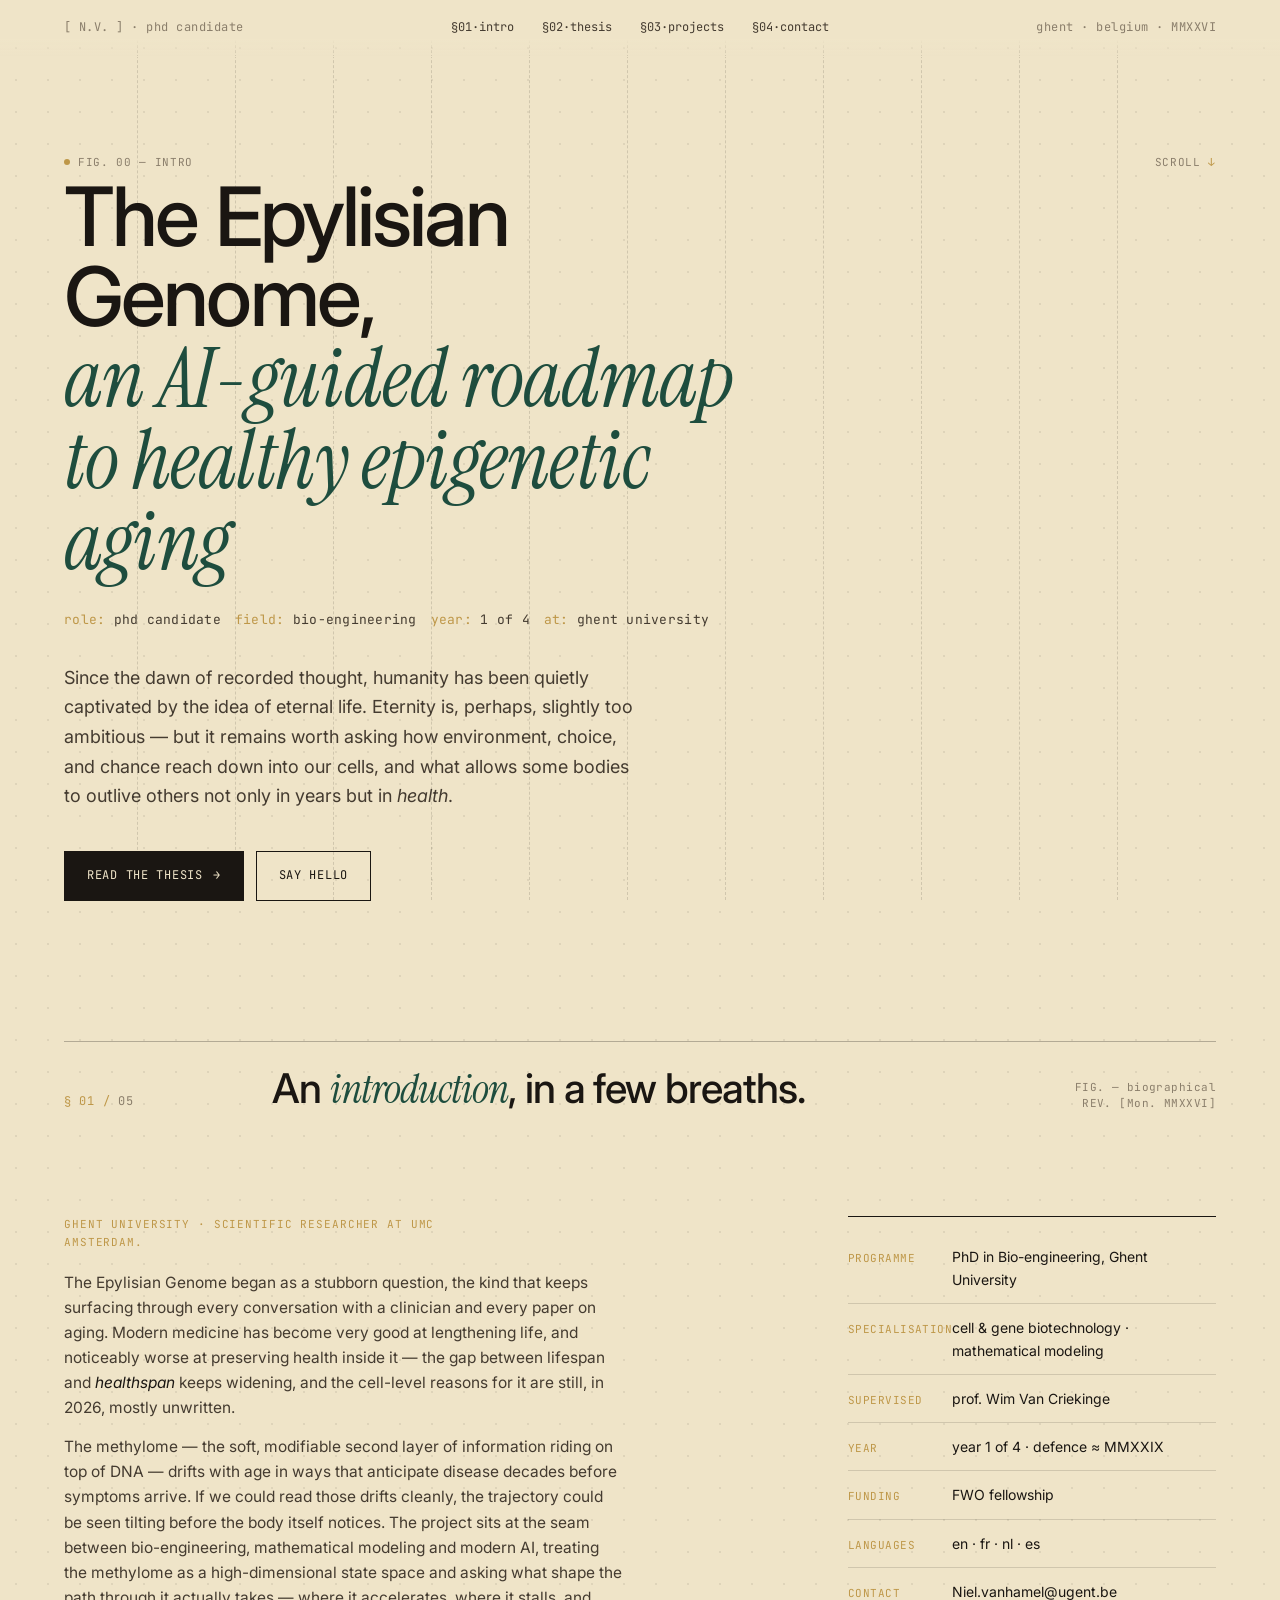
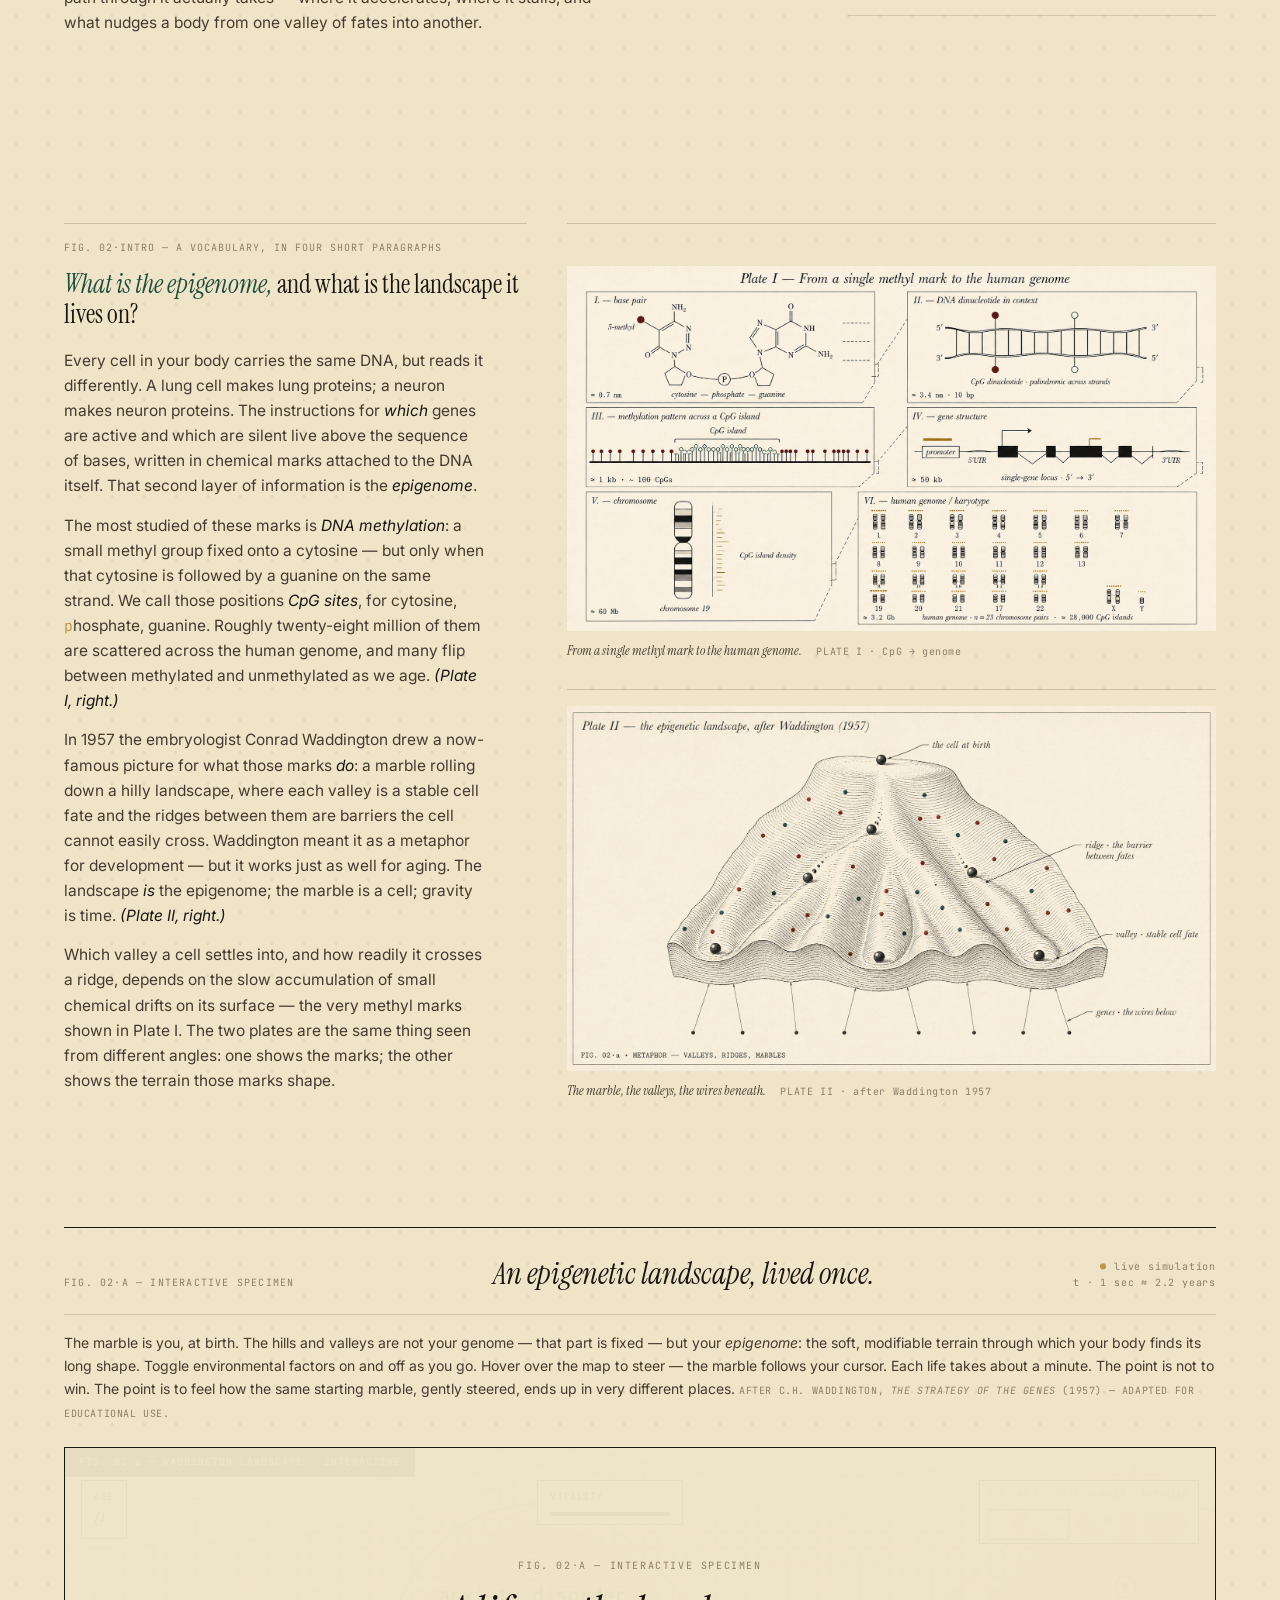
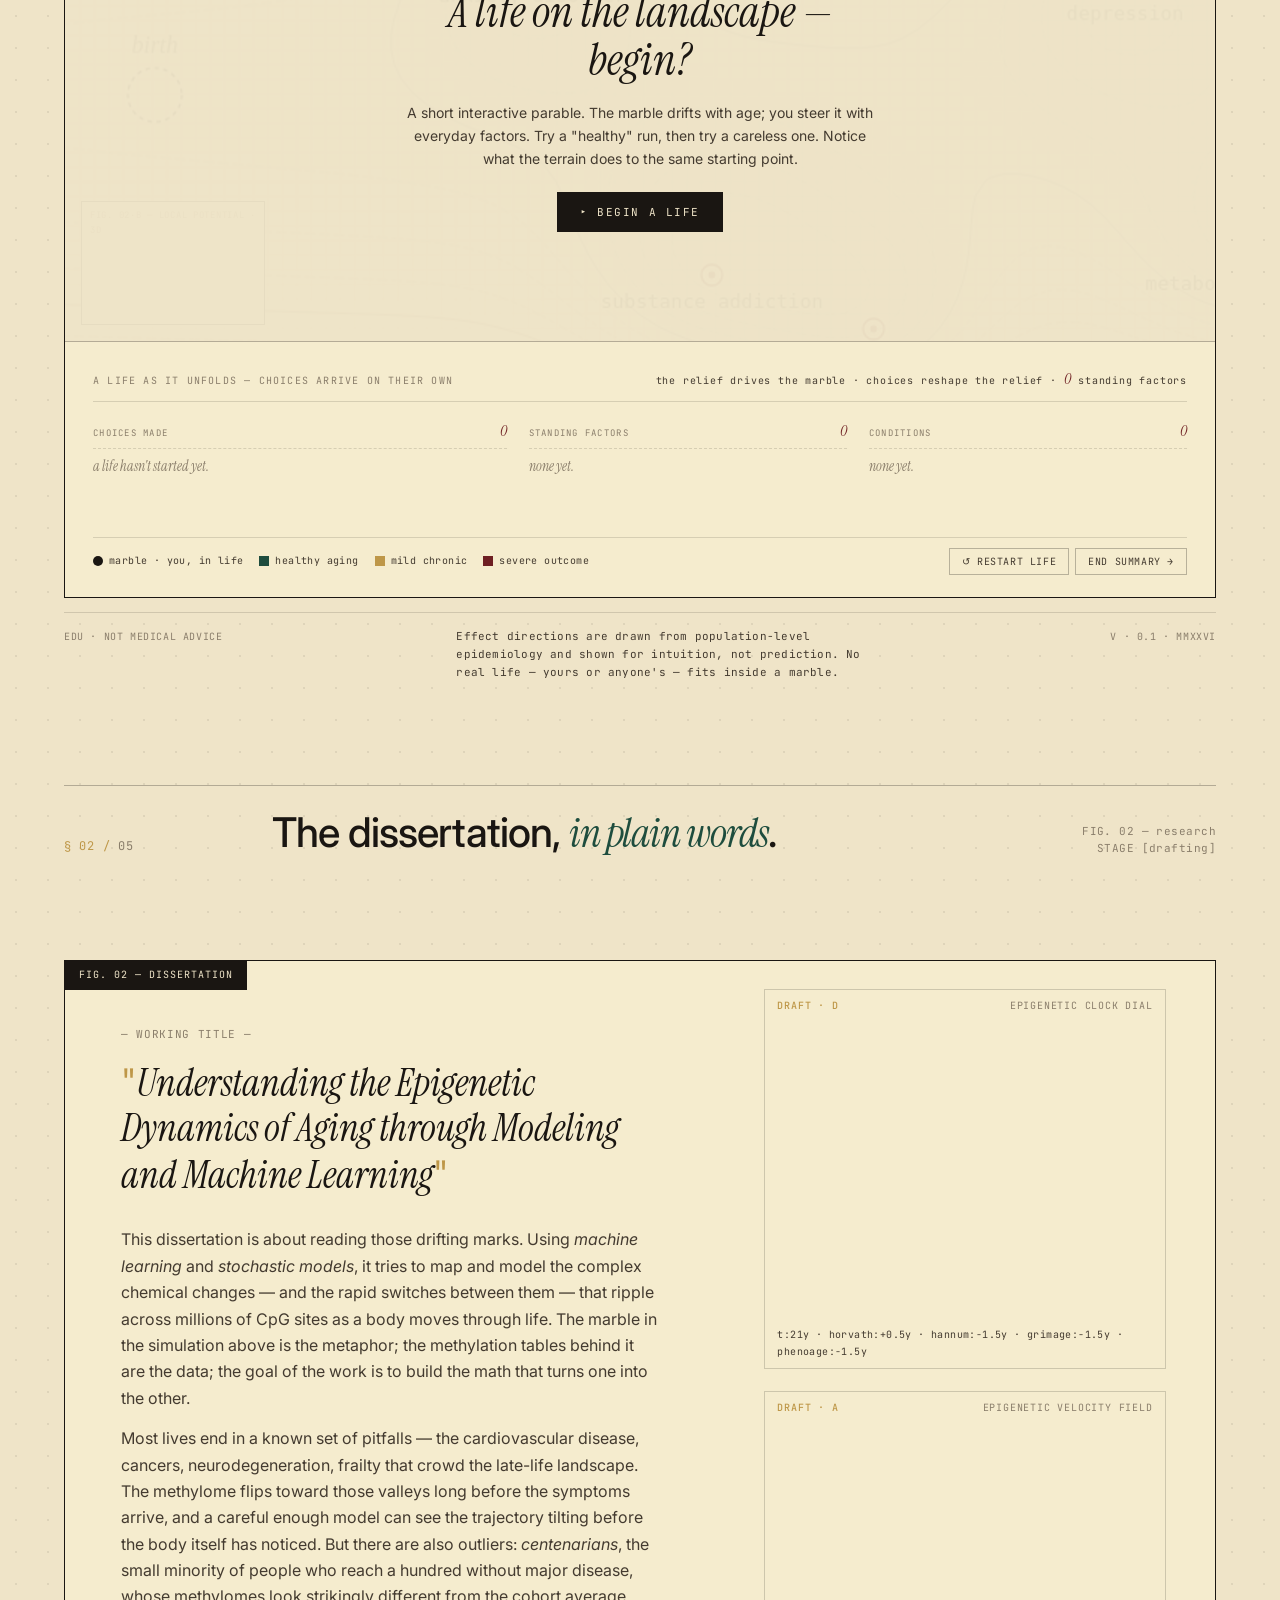
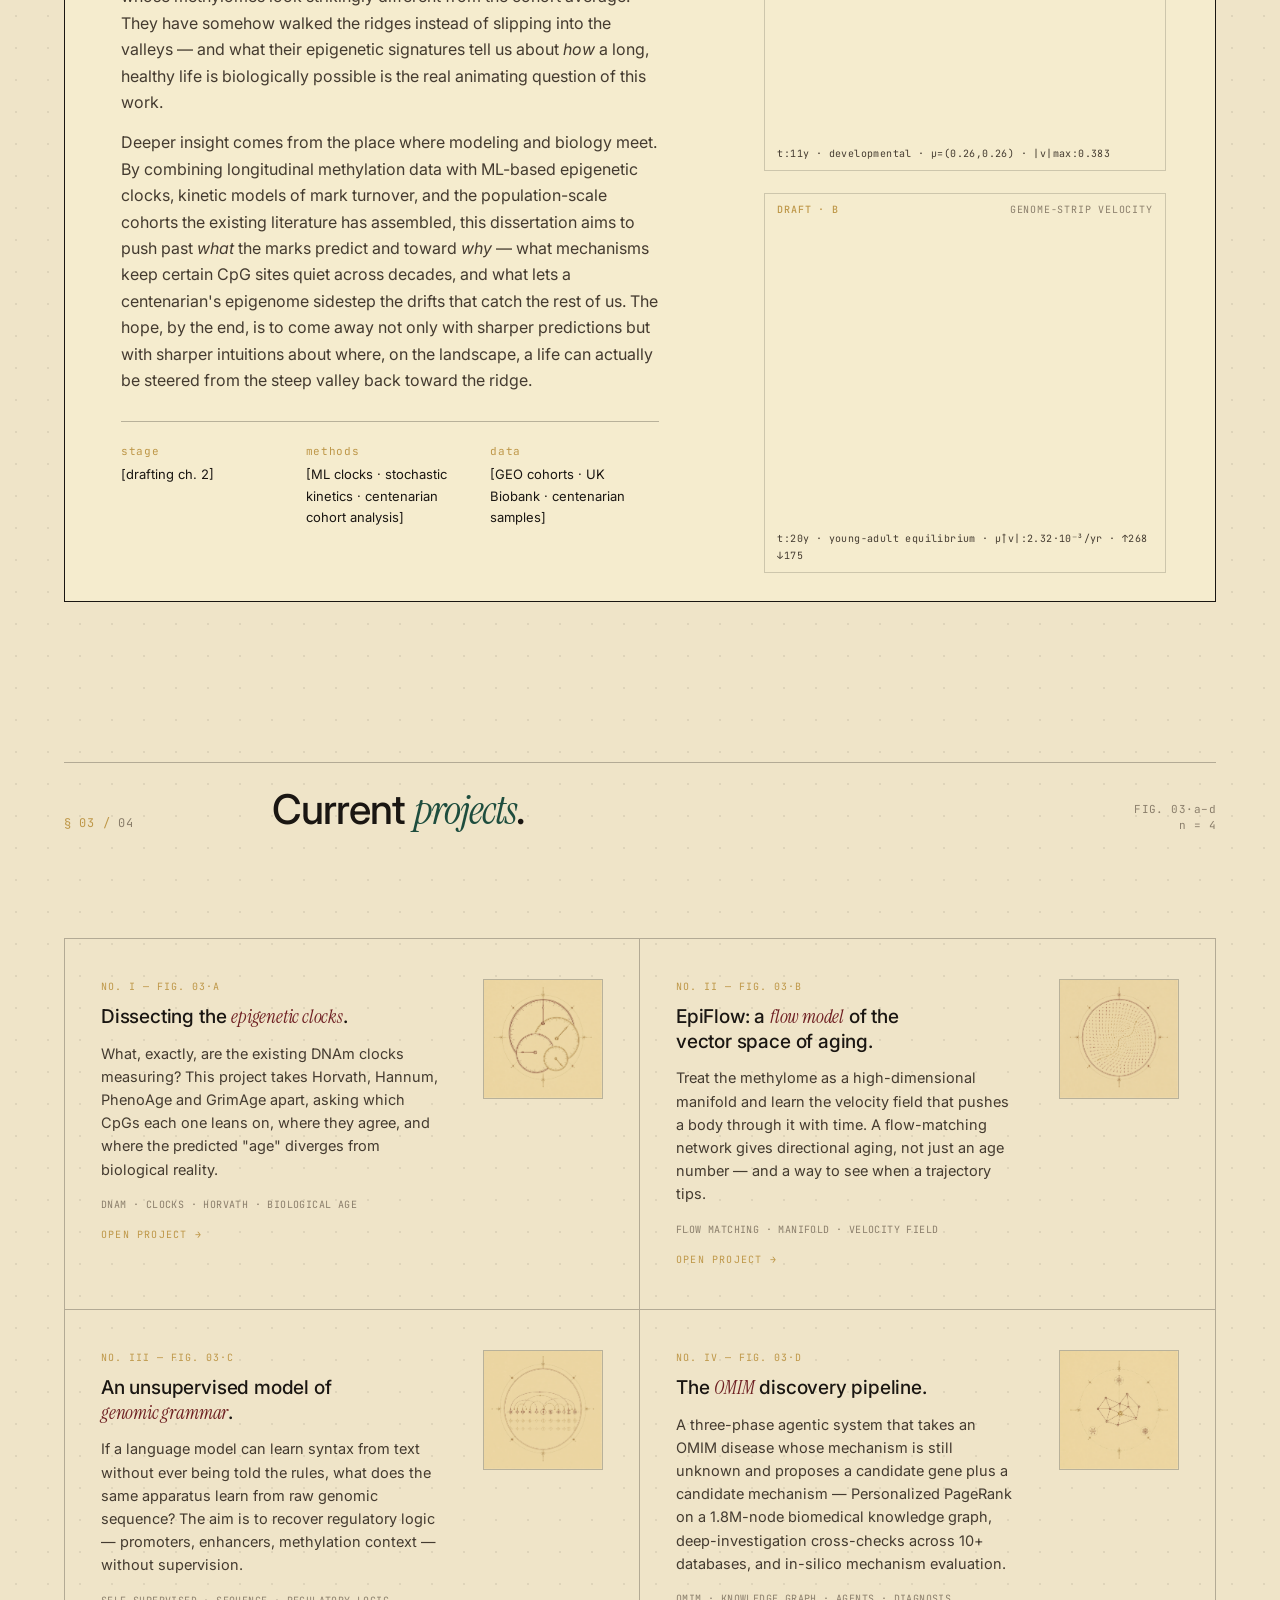
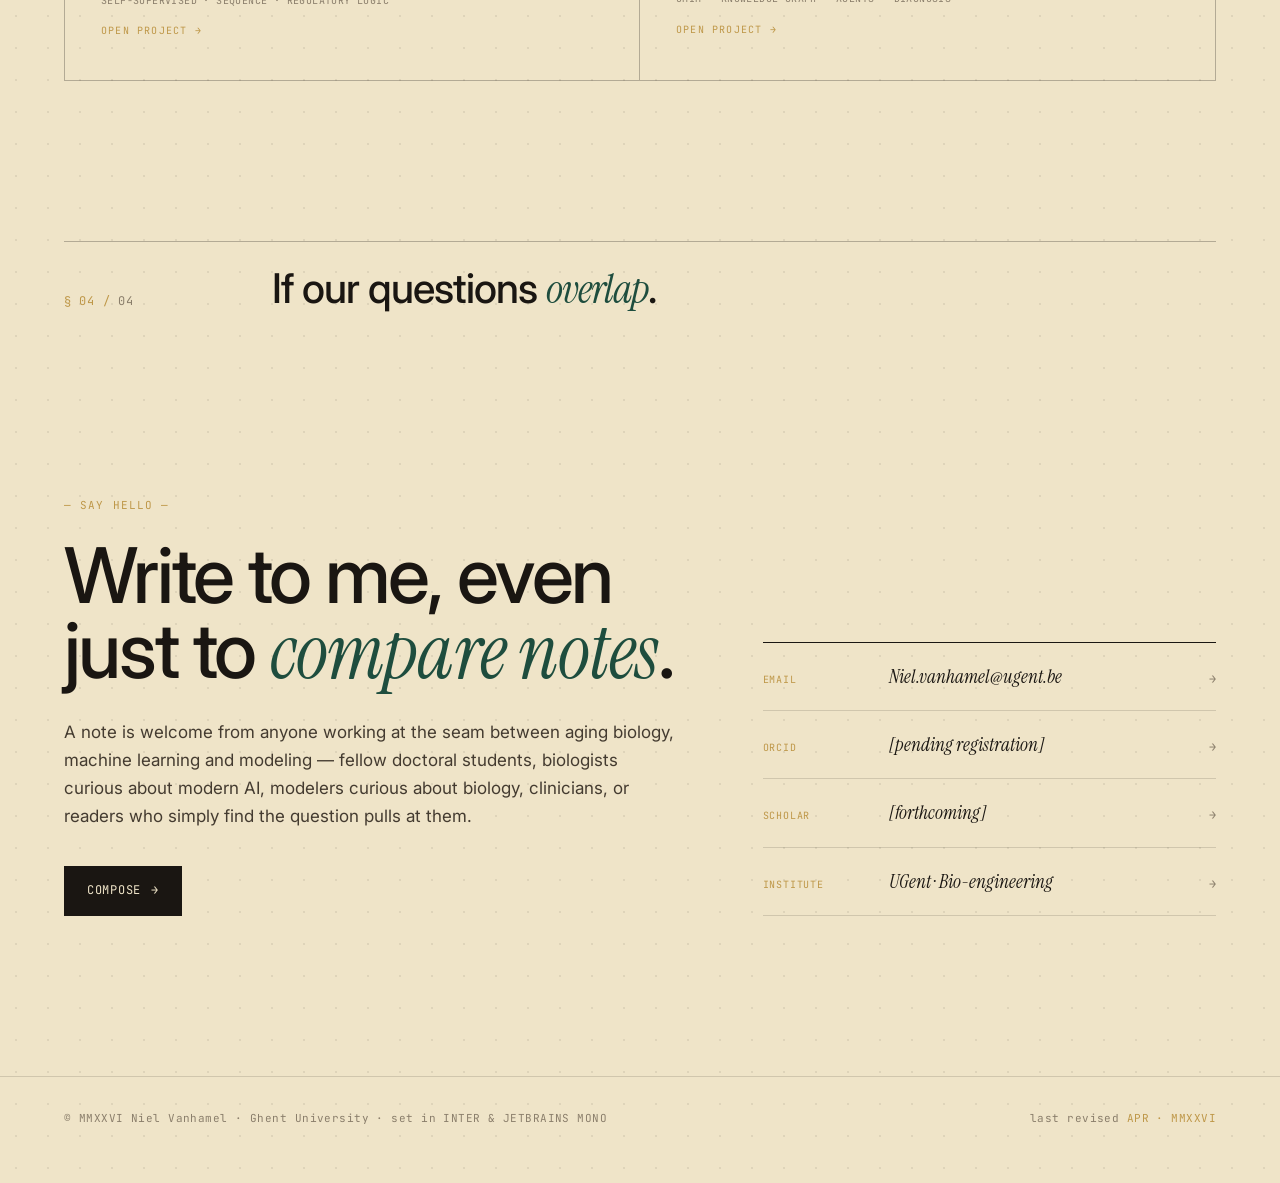
==== commit f107bd50: "Initial commit: academic landing site with interactive figures and README Includes the main landing " ====
--- a/academic-landing-neogeo.html
+++ b/academic-landing-neogeo.html
@@ -1996,7 +1996,7 @@
           <div class="thesis-frame">
             <div class="thesis-text">
               <div class="working">— working title —</div>
-              <h3><span class="open">"</span>[Your dissertation title, written the way you would actually say it aloud to a curious stranger]<span class="close">"</span></h3>
+              <h3><span class="open">"</span>Understanding the Epigenetic Dynamics of Aging through Modeling and Machine Learning<span class="close">"</span></h3>
               <p>This dissertation is about reading those drifting marks. Using <em>machine learning</em> and <em>stochastic models</em>, it tries to map and model the complex chemical changes — and the rapid switches between them — that ripple across millions of CpG sites as a body moves through life. The marble in the simulation above is the metaphor; the methylation tables behind it are the data; the goal of the work is to build the math that turns one into the other.</p>
               <p>Most lives end in a known set of pitfalls — the cardiovascular disease, cancers, neurodegeneration, frailty that crowd the late-life landscape. The methylome flips toward those valleys long before the symptoms arrive, and a careful enough model can see the trajectory tilting before the body itself has noticed. But there are also outliers: <em>centenarians</em>, the small minority of people who reach a hundred without major disease, whose methylomes look strikingly different from the cohort average. They have somehow walked the ridges instead of slipping into the valleys — and what their epigenetic signatures tell us about <em>how</em> a long, healthy life is biologically possible is the real animating question of this work.</p>
               <p>Deeper insight comes from the place where modeling and biology meet. By combining longitudinal methylation data with ML-based epigenetic clocks, kinetic models of mark turnover, and the population-scale cohorts the existing literature has assembled, this dissertation aims to push past <em>what</em> the marks predict and toward <em>why</em> — what mechanisms keep certain CpG sites quiet across decades, and what lets a centenarian's epigenome sidestep the drifts that catch the rest of us. The hope, by the end, is to come away not only with sharper predictions but with sharper intuitions about where, on the landscape, a life can actually be steered from the steep valley back toward the ridge.</p>
